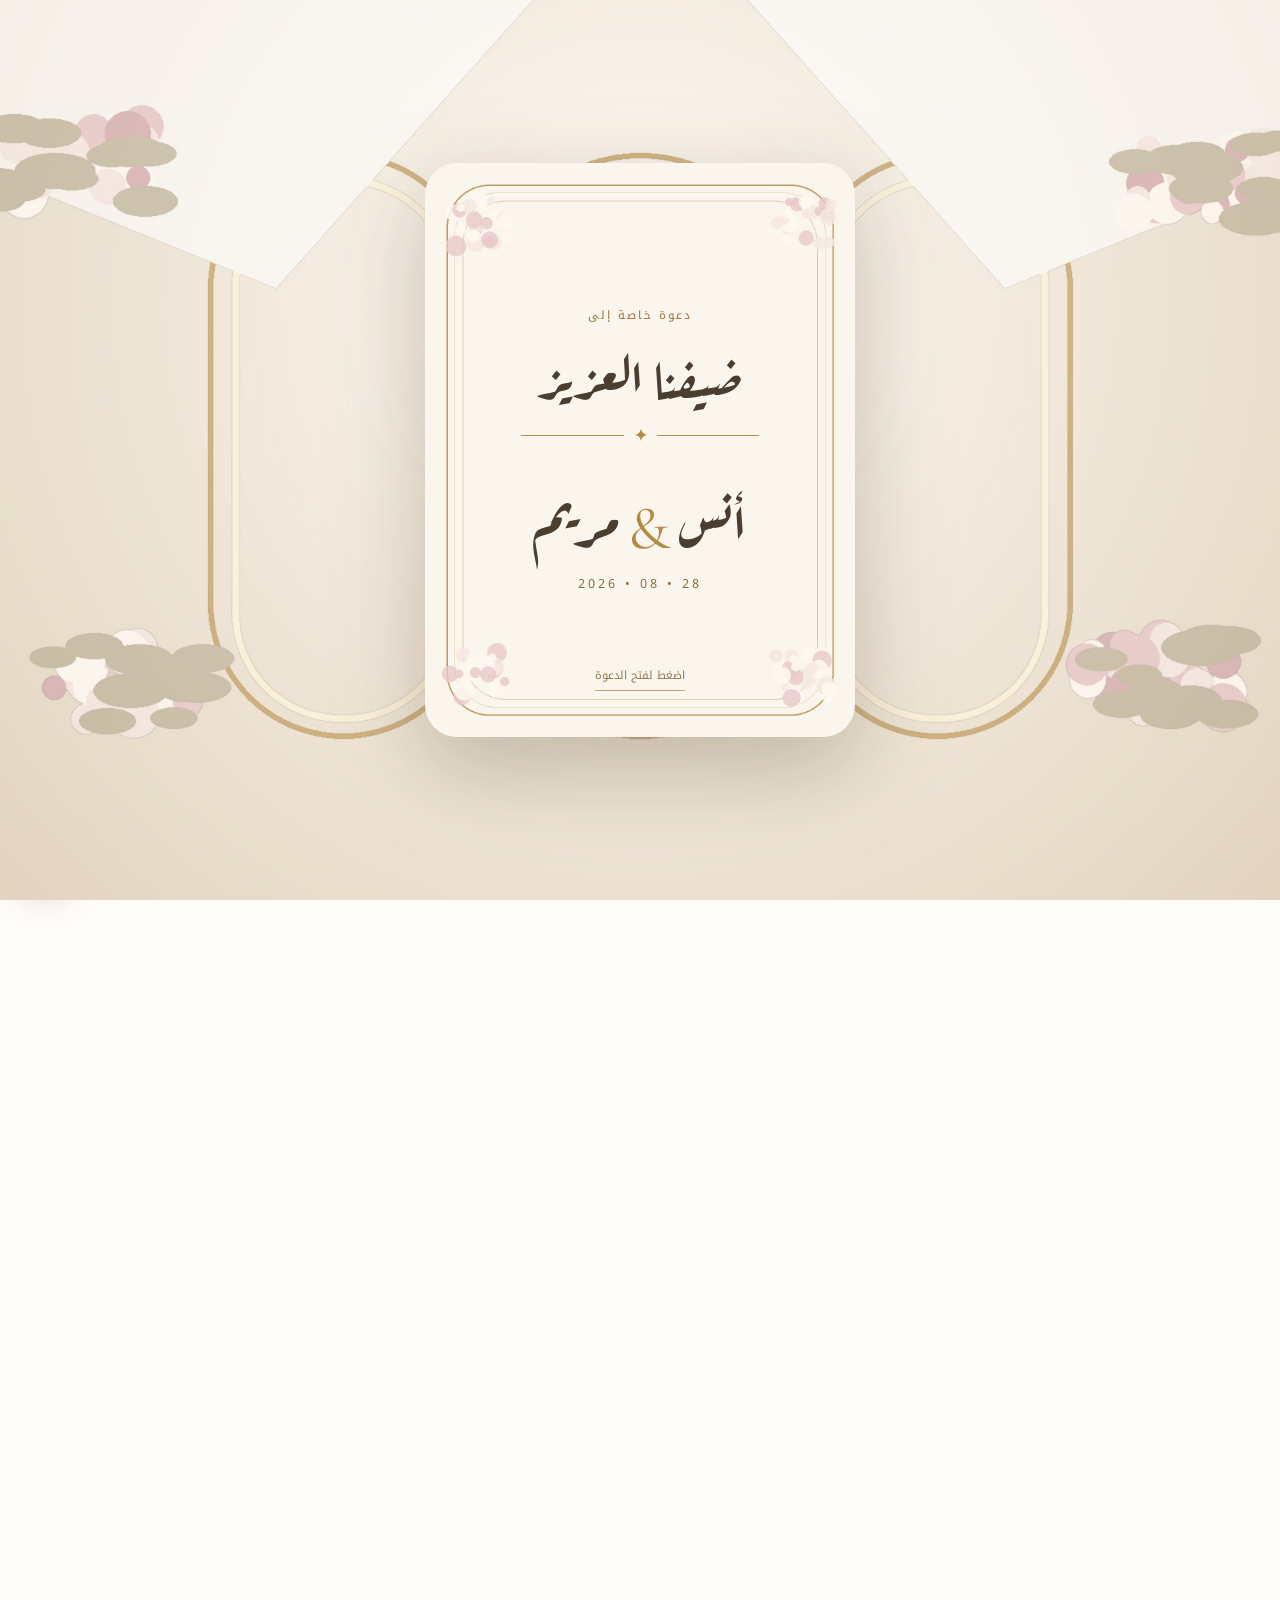
==== index.html @ f4e9b136 "Add files via upload" ====
<!doctype html><html lang="ar" dir="rtl"><head><meta charset="utf-8"><meta name="viewport" content="width=device-width,initial-scale=1,viewport-fit=cover"><meta name="theme-color" content="#f5eee4"><meta property="og:title" content="دعوة زفاف أنس ومريم"><meta property="og:description" content="دعوة خاصة لمشاركتنا فرحتنا يوم 28 أغسطس 2026"><meta property="og:image" content="assets/images/social-preview.jpg"><title>دعوة زفاف أنس ومريم</title><link rel="preconnect" href="https://fonts.googleapis.com"><link rel="preconnect" href="https://fonts.gstatic.com" crossorigin><link href="https://fonts.googleapis.com/css2?family=Aref+Ruqaa:wght@400;700&family=Amiri:wght@400;700&family=Cormorant+Garamond:wght@400;500;600&family=Noto+Kufi+Arabic:wght@300;400;500&display=swap" rel="stylesheet"><link rel="stylesheet" href="style.css"></head><body class="locked">
<audio id="bgMusic" loop preload="auto"><source src="assets/music/wedding.mp3" type="audio/mpeg"></audio>
<section id="opening" class="opening"><div class="card-scene"><div id="inviteCard" class="invite-card" role="button" tabindex="0"><img src="assets/images/opening-card.jpg" alt=""><div class="card-copy"><div class="mini">دعوة خاصة إلى</div><div id="guestNameCard" class="guest-name">ضيفنا العزيز</div><div class="divider"><span></span><b>✦</b><span></span></div><div class="couple">أنس <em>&</em> مريم</div><div class="date">28 • 08 • 2026</div><div class="tap">اضغط لفتح الدعوة</div></div></div></div></section>
<button id="musicToggle" class="music-toggle">♫</button>
<main id="site">
<section class="hero"><div class="hero-overlay"></div><div class="hero-copy reveal"><p class="basmala">بِسْمِ اللهِ الرَّحْمٰنِ الرَّحِيم</p><p class="verse">وَمِنْ آيَاتِهِ أَنْ خَلَقَ لَكُم مِّنْ أَنفُسِكُمْ أَزْوَاجًا لِّتَسْكُنُوا إِلَيْهَا</p><p class="personal-line">نتشرّف بدعوة</p><h2 id="guestNameHero">ضيفنا العزيز</h2><p class="personal-line">لمشاركتنا فرحتنا بزفاف</p><h1>أنس <em>&</em> مريم</h1><div class="event-pill">الجمعة • 28 أغسطس 2026 • الساعة 7 مساءً</div><a href="#details" class="scroll-link">تفاصيل المناسبة</a></div></section>
<section id="details" class="details-section"><div class="section-inner reveal"><p class="section-label">تفاصيل المناسبة</p><h3>موعدنا مع الفرح</h3><div class="details-grid"><article><span>◷</span><strong>الوقت</strong><p>الساعة السابعة مساءً</p></article><article><span>◇</span><strong>التاريخ</strong><p>الجمعة، 28 أغسطس 2026</p></article><article><span>⌖</span><strong>المكان</strong><p>قاعة عود ميثاء<br>موڤنبيك بر دبي</p></article></div></div></section>
<section class="countdown-section"><div class="section-inner reveal"><p class="section-label">نعدّ الأيام معكم</p><h3>تبقّى على موعدنا</h3><div class="countdown"><div><b id="days">00</b><span>يوم</span></div><div><b id="hours">00</b><span>ساعة</span></div><div><b id="minutes">00</b><span>دقيقة</span></div><div><b id="seconds">00</b><span>ثانية</span></div></div></div></section>
<section class="venue-section"><div class="venue-card reveal"><div><p class="section-label">الموقع</p><h3>Oud Metha Ballroom</h3><p>موڤنبيك للشقق الفندقية بر دبي، عود ميثاء، دبي</p></div><div class="actions"><a class="primary-btn" target="_blank" href="https://www.google.com/maps/search/?api=1&query=Oud+Metha+Ballroom+Movenpick+Bur+Dubai">فتح Google Maps</a><button id="calendarBtn" class="secondary-btn">إضافة إلى التقويم</button></div></div></section>
<section class="rsvp-section"><div class="rsvp-card reveal"><p class="section-label">RSVP</p><h3>تأكيد الحضور</h3><p>يسعدنا معرفة حضوركم الكريم لنستعد لاستقبالكم.</p><form id="rsvpForm"><label>الاسم الكامل<input id="guestInput" name="name" required></label><label>الحضور<select name="attendance" required><option value="">اختر</option><option>نعم، سأحضر بكل سرور</option><option>أعتذر عن الحضور</option></select></label><label>عدد الحضور<input name="guests" type="number" min="1" max="10" value="1"></label><label>رسالة للعروسين<textarea name="message"></textarea></label><button class="primary-btn submit" type="submit">إرسال الرد</button></form><div id="success" class="success">شكراً لك ♡ تم حفظ الرد في النسخة التجريبية.</div></div></section>
<footer><div>أنس & مريم</div><p>وجودكم معنا هو أجمل هدية</p><small>28 • 08 • 2026</small></footer>
</main><script src="script.js"></script></body></html>
---- style.css ----
*{box-sizing:border-box}html{scroll-behavior:smooth}body{margin:0;background:#fffdfa;color:#4b3d30;font-family:"Noto Kufi Arabic",sans-serif;overflow-x:hidden}body.locked{overflow:hidden}button,input,select,textarea{font:inherit}a{text-decoration:none;color:inherit}.opening{position:fixed;inset:0;z-index:100;display:grid;place-items:center;padding:18px;background:url("assets/images/wedding-background-desktop.jpg") center/cover;transition:1.1s}.opening.hide{opacity:0;visibility:hidden}.card-scene{perspective:1800px;width:min(430px,88vw)}.invite-card{position:relative;aspect-ratio:3/4;cursor:pointer;transform-style:preserve-3d;transition:1.15s cubic-bezier(.2,.75,.2,1);filter:drop-shadow(0 30px 45px rgba(73,50,25,.28))}.invite-card:hover{transform:translateY(-6px)}.invite-card.open{transform:rotateY(-92deg) scale(.92);opacity:0}.invite-card>img{position:absolute;inset:0;width:100%;height:100%;object-fit:cover;border-radius:32px}.card-copy{position:absolute;inset:0;display:flex;flex-direction:column;align-items:center;justify-content:center;text-align:center;padding:17% 13%}.mini{font-size:.72rem;letter-spacing:2px;color:#98723b}.guest-name{font-family:"Aref Ruqaa",serif;font-size:clamp(2.1rem,9vw,3.5rem);line-height:1.25;margin:12px 0}.divider{width:75%;display:flex;align-items:center;gap:10px;color:#b58a45}.divider span{height:1px;background:#b58a45;flex:1}.couple{font-family:"Aref Ruqaa",serif;font-size:clamp(2.2rem,9vw,3.8rem);margin:20px 0 6px}.couple em,.hero h1 em{font-family:"Cormorant Garamond",serif;color:#b58a45;font-style:normal}.date{letter-spacing:3px;color:#8f6b37;font-size:.78rem}.tap{position:absolute;bottom:8%;font-size:.7rem;color:#91744f;border-bottom:1px solid #bea16e;padding-bottom:4px}.music-toggle{position:fixed;left:18px;bottom:18px;z-index:80;width:52px;height:52px;border-radius:50%;border:1px solid #fff;background:linear-gradient(145deg,#d5b573,#93682f);color:white;box-shadow:0 12px 35px rgba(83,54,20,.28)}#site{opacity:0;transform:translateY(25px);transition:1s}#site.show{opacity:1;transform:none}.hero{min-height:100svh;position:relative;display:grid;place-items:center;text-align:center;padding:90px 20px;background:url("assets/images/wedding-background-desktop.jpg") center/cover}.hero-overlay{position:absolute;inset:0;background:linear-gradient(rgba(255,251,245,.2),rgba(255,253,249,.92))}.hero-copy{position:relative;z-index:2;width:min(760px,100%);padding:38px 25px;background:rgba(255,253,249,.45);backdrop-filter:blur(3px);border:1px solid rgba(255,255,255,.55);border-radius:36px}.basmala,.verse{font-family:"Amiri",serif}.verse{line-height:2}.hero h2{font-family:"Aref Ruqaa",serif;font-size:clamp(2.6rem,10vw,4.8rem);margin:2px 0 14px}.hero h1{font-family:"Aref Ruqaa",serif;font-size:clamp(4.2rem,15vw,8rem);line-height:.95;margin:12px 0}.event-pill{display:inline-block;margin:20px 0;padding:11px 18px;border-radius:999px;border:1px solid rgba(181,138,69,.45);background:rgba(255,253,249,.65);font-size:.78rem}.scroll-link{display:block;width:max-content;margin:25px auto 0;border-bottom:1px solid #b58a45;padding-bottom:4px}section:not(.hero){padding:90px 20px}.section-inner{width:min(980px,100%);margin:auto;text-align:center}.section-label{letter-spacing:4px;color:#9a7338;font-size:.72rem}.section-inner h3,.venue-card h3,.rsvp-card h3{font-family:"Aref Ruqaa",serif;font-size:clamp(2.5rem,7vw,4rem);font-weight:400;margin:10px 0 38px}.details-grid{display:grid;grid-template-columns:repeat(3,1fr);gap:18px}.details-grid article,.countdown div{background:white;border:1px solid rgba(181,138,69,.25);border-radius:28px;padding:34px 20px;box-shadow:0 14px 40px rgba(100,75,40,.07)}.details-grid strong{display:block;font-family:"Aref Ruqaa",serif;font-size:1.5rem}.countdown-section{background:#f8f1e7}.countdown{display:grid;grid-template-columns:repeat(4,1fr);gap:12px;direction:ltr}.countdown b{display:block;font-family:"Cormorant Garamond",serif;font-size:clamp(2.5rem,8vw,4.2rem);color:#b58a45}.venue-section{background:#f2e8da}.venue-card{width:min(980px,100%);margin:auto;background:white;border-radius:32px;padding:44px;display:flex;align-items:center;justify-content:space-between;gap:30px}.actions{display:flex;gap:12px;flex-wrap:wrap}.primary-btn,.secondary-btn{display:inline-flex;align-items:center;justify-content:center;padding:14px 23px;border-radius:999px}.primary-btn{border:0;background:linear-gradient(135deg,#caa45e,#956b2e);color:white}.secondary-btn{background:transparent;border:1px solid #b58a45;color:#7b5a2e}.rsvp-card{width:min(720px,100%);margin:auto;background:white;border:1px solid rgba(181,138,69,.3);border-radius:32px;padding:44px 28px;text-align:center}form{display:grid;gap:15px;margin-top:26px;text-align:right}input,select,textarea{width:100%;margin-top:7px;padding:14px 15px;border:1px solid #ddcfbd;border-radius:14px;background:#fffdfa}textarea{min-height:100px}.submit{width:100%}.success{display:none;margin-top:18px;padding:14px;background:#fbf1df}.reveal{opacity:0;transform:translateY(27px);transition:.95s}.reveal.show{opacity:1;transform:none}footer{text-align:center;padding:64px 20px;background:#4a3a2d;color:#eee2d3}footer div{font-family:"Aref Ruqaa",serif;font-size:2.6rem;color:#e0c080}@media(max-width:760px){.opening,.hero{background-image:url("assets/images/wedding-background-mobile.jpg")}.details-grid{grid-template-columns:1fr}.countdown{gap:7px}.countdown div{padding:22px 4px}.venue-card{display:block;text-align:center}section:not(.hero){padding:72px 16px}}
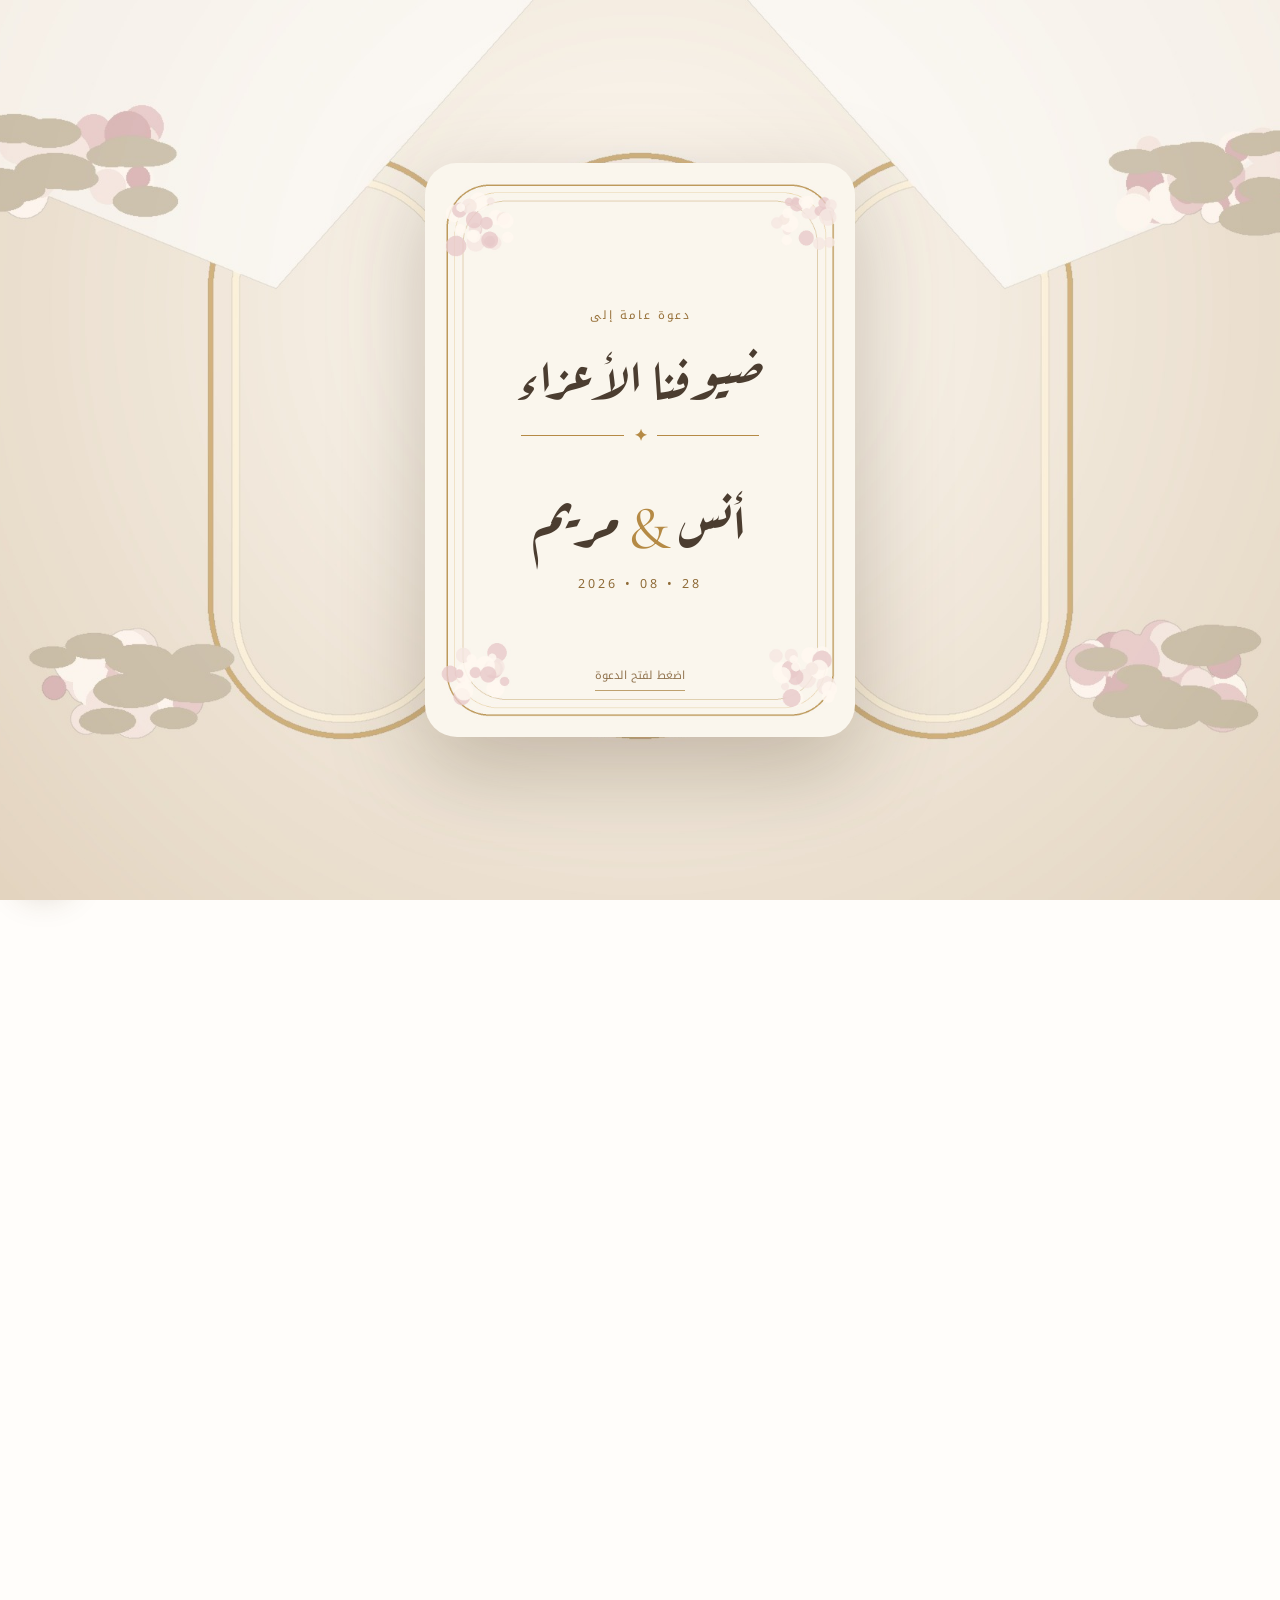
==== commit f4a33265: "Add files via upload" ====
--- a/index.html
+++ b/index.html
@@ -1,12 +1,12 @@
 <!doctype html><html lang="ar" dir="rtl"><head><meta charset="utf-8"><meta name="viewport" content="width=device-width,initial-scale=1,viewport-fit=cover"><meta name="theme-color" content="#f5eee4"><meta property="og:title" content="دعوة زفاف أنس ومريم"><meta property="og:description" content="دعوة خاصة لمشاركتنا فرحتنا يوم 28 أغسطس 2026"><meta property="og:image" content="assets/images/social-preview.jpg"><title>دعوة زفاف أنس ومريم</title><link rel="preconnect" href="https://fonts.googleapis.com"><link rel="preconnect" href="https://fonts.gstatic.com" crossorigin><link href="https://fonts.googleapis.com/css2?family=Aref+Ruqaa:wght@400;700&family=Amiri:wght@400;700&family=Cormorant+Garamond:wght@400;500;600&family=Noto+Kufi+Arabic:wght@300;400;500&display=swap" rel="stylesheet"><link rel="stylesheet" href="style.css"></head><body class="locked">
 <audio id="bgMusic" loop preload="auto"><source src="assets/music/wedding.mp3" type="audio/mpeg"></audio>
-<section id="opening" class="opening"><div class="card-scene"><div id="inviteCard" class="invite-card" role="button" tabindex="0"><img src="assets/images/opening-card.jpg" alt=""><div class="card-copy"><div class="mini">دعوة خاصة إلى</div><div id="guestNameCard" class="guest-name">ضيفنا العزيز</div><div class="divider"><span></span><b>✦</b><span></span></div><div class="couple">أنس <em>&</em> مريم</div><div class="date">28 • 08 • 2026</div><div class="tap">اضغط لفتح الدعوة</div></div></div></div></section>
+<section id="opening" class="opening"><div class="card-scene"><div id="inviteCard" class="invite-card" role="button" tabindex="0"><img src="assets/images/opening-card.jpg" alt=""><div class="card-copy"><div id="cardAudienceLabel" class="mini">دعوة خاصة إلى</div><div id="guestNameCard" class="guest-name">ضيفنا العزيز</div><div class="divider"><span></span><b>✦</b><span></span></div><div class="couple">أنس <em>&</em> مريم</div><div class="date">28 • 08 • 2026</div><div class="tap">اضغط لفتح الدعوة</div></div></div></div></section>
 <button id="musicToggle" class="music-toggle">♫</button>
 <main id="site">
-<section class="hero"><div class="hero-overlay"></div><div class="hero-copy reveal"><p class="basmala">بِسْمِ اللهِ الرَّحْمٰنِ الرَّحِيم</p><p class="verse">وَمِنْ آيَاتِهِ أَنْ خَلَقَ لَكُم مِّنْ أَنفُسِكُمْ أَزْوَاجًا لِّتَسْكُنُوا إِلَيْهَا</p><p class="personal-line">نتشرّف بدعوة</p><h2 id="guestNameHero">ضيفنا العزيز</h2><p class="personal-line">لمشاركتنا فرحتنا بزفاف</p><h1>أنس <em>&</em> مريم</h1><div class="event-pill">الجمعة • 28 أغسطس 2026 • الساعة 7 مساءً</div><a href="#details" class="scroll-link">تفاصيل المناسبة</a></div></section>
+<section class="hero"><div class="hero-overlay"></div><div class="hero-copy reveal"><p class="basmala">بِسْمِ اللهِ الرَّحْمٰنِ الرَّحِيم</p><p class="verse">وَمِنْ آيَاتِهِ أَنْ خَلَقَ لَكُم مِّنْ أَنفُسِكُمْ أَزْوَاجًا لِّتَسْكُنُوا إِلَيْهَا</p><p id="heroAudienceLabel" class="personal-line">نتشرّف بدعوة</p><h2 id="guestNameHero">ضيفنا العزيز</h2><p class="personal-line">لمشاركتنا فرحتنا بزفاف</p><h1>أنس <em>&</em> مريم</h1><div class="event-pill">الجمعة • 28 أغسطس 2026 • الساعة 7 مساءً</div><a href="#details" class="scroll-link">تفاصيل المناسبة</a></div></section>
 <section id="details" class="details-section"><div class="section-inner reveal"><p class="section-label">تفاصيل المناسبة</p><h3>موعدنا مع الفرح</h3><div class="details-grid"><article><span>◷</span><strong>الوقت</strong><p>الساعة السابعة مساءً</p></article><article><span>◇</span><strong>التاريخ</strong><p>الجمعة، 28 أغسطس 2026</p></article><article><span>⌖</span><strong>المكان</strong><p>قاعة عود ميثاء<br>موڤنبيك بر دبي</p></article></div></div></section>
 <section class="countdown-section"><div class="section-inner reveal"><p class="section-label">نعدّ الأيام معكم</p><h3>تبقّى على موعدنا</h3><div class="countdown"><div><b id="days">00</b><span>يوم</span></div><div><b id="hours">00</b><span>ساعة</span></div><div><b id="minutes">00</b><span>دقيقة</span></div><div><b id="seconds">00</b><span>ثانية</span></div></div></div></section>
 <section class="venue-section"><div class="venue-card reveal"><div><p class="section-label">الموقع</p><h3>Oud Metha Ballroom</h3><p>موڤنبيك للشقق الفندقية بر دبي، عود ميثاء، دبي</p></div><div class="actions"><a class="primary-btn" target="_blank" href="https://www.google.com/maps/search/?api=1&query=Oud+Metha+Ballroom+Movenpick+Bur+Dubai">فتح Google Maps</a><button id="calendarBtn" class="secondary-btn">إضافة إلى التقويم</button></div></div></section>
-<section class="rsvp-section"><div class="rsvp-card reveal"><p class="section-label">RSVP</p><h3>تأكيد الحضور</h3><p>يسعدنا معرفة حضوركم الكريم لنستعد لاستقبالكم.</p><form id="rsvpForm"><label>الاسم الكامل<input id="guestInput" name="name" required></label><label>الحضور<select name="attendance" required><option value="">اختر</option><option>نعم، سأحضر بكل سرور</option><option>أعتذر عن الحضور</option></select></label><label>عدد الحضور<input name="guests" type="number" min="1" max="10" value="1"></label><label>رسالة للعروسين<textarea name="message"></textarea></label><button class="primary-btn submit" type="submit">إرسال الرد</button></form><div id="success" class="success">شكراً لك ♡ تم حفظ الرد في النسخة التجريبية.</div></div></section>
+<section class="rsvp-section"><div class="rsvp-card reveal"><p class="section-label">RSVP</p><h3>تأكيد الحضور</h3><p>يسعدنا معرفة حضوركم الكريم لنستعد لاستقبالكم.</p><form id="rsvpForm"><input id="inviteCode" name="inviteCode" type="hidden"><label>الاسم الكامل<input id="guestInput" name="name" required></label><label>الحضور<select name="attendance" required><option value="">اختر</option><option>نعم، سأحضر بكل سرور</option><option>أعتذر عن الحضور</option></select></label><label>عدد الحضور<input id="guestCount" name="guests" type="number" min="1" max="10" value="1"></label><label>رسالة للعروسين<textarea name="message"></textarea></label><button class="primary-btn submit" type="submit">إرسال الرد</button></form><div id="success" class="success">شكراً لك ♡ تم حفظ الرد في النسخة التجريبية.</div></div></section>
 <footer><div>أنس & مريم</div><p>وجودكم معنا هو أجمل هدية</p><small>28 • 08 • 2026</small></footer>
 </main><script src="script.js"></script></body></html>
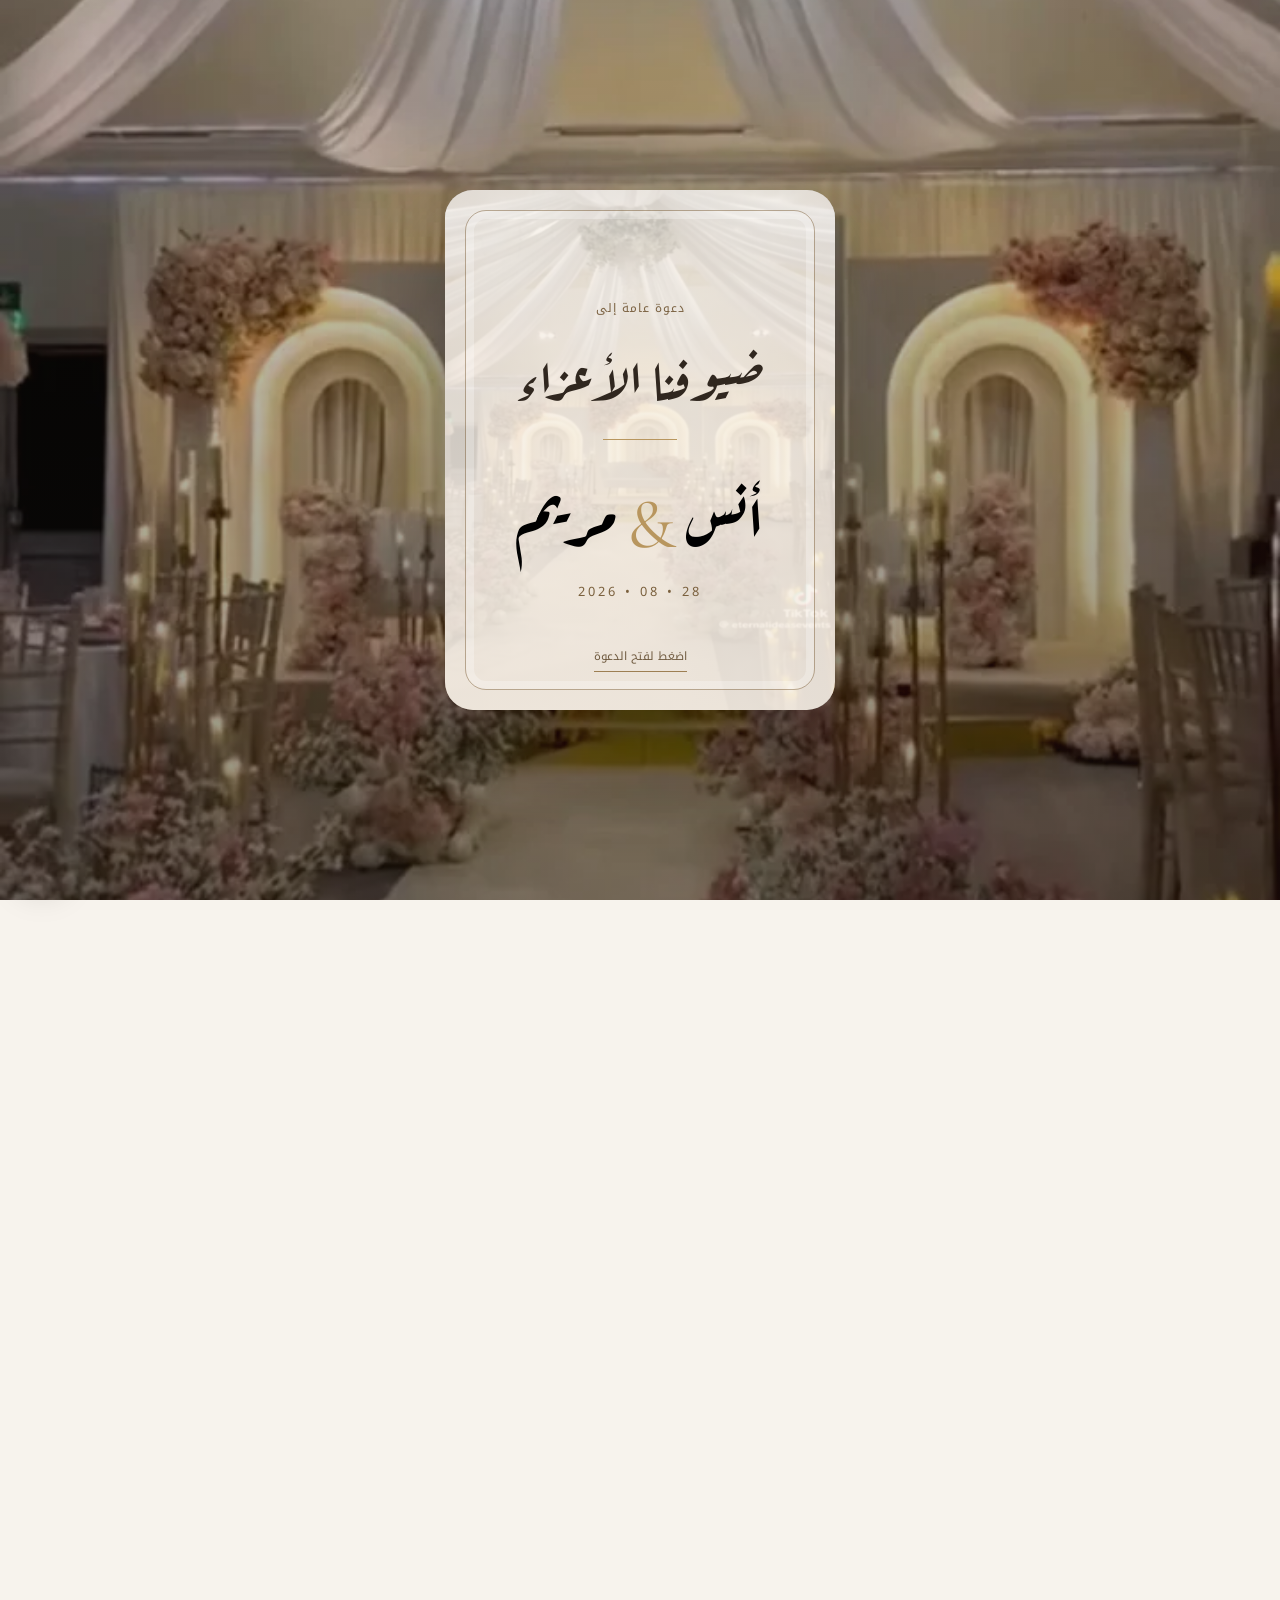
==== commit 854b908c: "Add files via upload" ====
--- a/index.html
+++ b/index.html
@@ -1,12 +1,149 @@
-<!doctype html><html lang="ar" dir="rtl"><head><meta charset="utf-8"><meta name="viewport" content="width=device-width,initial-scale=1,viewport-fit=cover"><meta name="theme-color" content="#f5eee4"><meta property="og:title" content="دعوة زفاف أنس ومريم"><meta property="og:description" content="دعوة خاصة لمشاركتنا فرحتنا يوم 28 أغسطس 2026"><meta property="og:image" content="assets/images/social-preview.jpg"><title>دعوة زفاف أنس ومريم</title><link rel="preconnect" href="https://fonts.googleapis.com"><link rel="preconnect" href="https://fonts.gstatic.com" crossorigin><link href="https://fonts.googleapis.com/css2?family=Aref+Ruqaa:wght@400;700&family=Amiri:wght@400;700&family=Cormorant+Garamond:wght@400;500;600&family=Noto+Kufi+Arabic:wght@300;400;500&display=swap" rel="stylesheet"><link rel="stylesheet" href="style.css"></head><body class="locked">
-<audio id="bgMusic" loop preload="auto"><source src="assets/music/wedding.mp3" type="audio/mpeg"></audio>
-<section id="opening" class="opening"><div class="card-scene"><div id="inviteCard" class="invite-card" role="button" tabindex="0"><img src="assets/images/opening-card.jpg" alt=""><div class="card-copy"><div id="cardAudienceLabel" class="mini">دعوة خاصة إلى</div><div id="guestNameCard" class="guest-name">ضيفنا العزيز</div><div class="divider"><span></span><b>✦</b><span></span></div><div class="couple">أنس <em>&</em> مريم</div><div class="date">28 • 08 • 2026</div><div class="tap">اضغط لفتح الدعوة</div></div></div></div></section>
-<button id="musicToggle" class="music-toggle">♫</button>
-<main id="site">
-<section class="hero"><div class="hero-overlay"></div><div class="hero-copy reveal"><p class="basmala">بِسْمِ اللهِ الرَّحْمٰنِ الرَّحِيم</p><p class="verse">وَمِنْ آيَاتِهِ أَنْ خَلَقَ لَكُم مِّنْ أَنفُسِكُمْ أَزْوَاجًا لِّتَسْكُنُوا إِلَيْهَا</p><p id="heroAudienceLabel" class="personal-line">نتشرّف بدعوة</p><h2 id="guestNameHero">ضيفنا العزيز</h2><p class="personal-line">لمشاركتنا فرحتنا بزفاف</p><h1>أنس <em>&</em> مريم</h1><div class="event-pill">الجمعة • 28 أغسطس 2026 • الساعة 7 مساءً</div><a href="#details" class="scroll-link">تفاصيل المناسبة</a></div></section>
-<section id="details" class="details-section"><div class="section-inner reveal"><p class="section-label">تفاصيل المناسبة</p><h3>موعدنا مع الفرح</h3><div class="details-grid"><article><span>◷</span><strong>الوقت</strong><p>الساعة السابعة مساءً</p></article><article><span>◇</span><strong>التاريخ</strong><p>الجمعة، 28 أغسطس 2026</p></article><article><span>⌖</span><strong>المكان</strong><p>قاعة عود ميثاء<br>موڤنبيك بر دبي</p></article></div></div></section>
-<section class="countdown-section"><div class="section-inner reveal"><p class="section-label">نعدّ الأيام معكم</p><h3>تبقّى على موعدنا</h3><div class="countdown"><div><b id="days">00</b><span>يوم</span></div><div><b id="hours">00</b><span>ساعة</span></div><div><b id="minutes">00</b><span>دقيقة</span></div><div><b id="seconds">00</b><span>ثانية</span></div></div></div></section>
-<section class="venue-section"><div class="venue-card reveal"><div><p class="section-label">الموقع</p><h3>Oud Metha Ballroom</h3><p>موڤنبيك للشقق الفندقية بر دبي، عود ميثاء، دبي</p></div><div class="actions"><a class="primary-btn" target="_blank" href="https://www.google.com/maps/search/?api=1&query=Oud+Metha+Ballroom+Movenpick+Bur+Dubai">فتح Google Maps</a><button id="calendarBtn" class="secondary-btn">إضافة إلى التقويم</button></div></div></section>
-<section class="rsvp-section"><div class="rsvp-card reveal"><p class="section-label">RSVP</p><h3>تأكيد الحضور</h3><p>يسعدنا معرفة حضوركم الكريم لنستعد لاستقبالكم.</p><form id="rsvpForm"><input id="inviteCode" name="inviteCode" type="hidden"><label>الاسم الكامل<input id="guestInput" name="name" required></label><label>الحضور<select name="attendance" required><option value="">اختر</option><option>نعم، سأحضر بكل سرور</option><option>أعتذر عن الحضور</option></select></label><label>عدد الحضور<input id="guestCount" name="guests" type="number" min="1" max="10" value="1"></label><label>رسالة للعروسين<textarea name="message"></textarea></label><button class="primary-btn submit" type="submit">إرسال الرد</button></form><div id="success" class="success">شكراً لك ♡ تم حفظ الرد في النسخة التجريبية.</div></div></section>
-<footer><div>أنس & مريم</div><p>وجودكم معنا هو أجمل هدية</p><small>28 • 08 • 2026</small></footer>
-</main><script src="script.js"></script></body></html>+<!doctype html>
+<html lang="ar" dir="rtl">
+<head>
+  <meta charset="utf-8">
+  <meta name="viewport" content="width=device-width,initial-scale=1,viewport-fit=cover">
+  <meta name="theme-color" content="#f3eee7">
+  <meta property="og:title" content="دعوة زفاف أنس ومريم">
+  <meta property="og:description" content="نتشرّف بمشاركتكم فرحتنا يوم 28 أغسطس 2026">
+  <meta property="og:image" content="assets/images/social-preview.jpg">
+  <title>دعوة زفاف أنس ومريم</title>
+  <link rel="preconnect" href="https://fonts.googleapis.com">
+  <link rel="preconnect" href="https://fonts.gstatic.com" crossorigin>
+  <link href="https://fonts.googleapis.com/css2?family=Aref+Ruqaa:wght@400;700&family=Amiri:wght@400;700&family=Cormorant+Garamond:wght@500;600&family=Noto+Kufi+Arabic:wght@300;400;500&display=swap" rel="stylesheet">
+  <link rel="stylesheet" href="style.css">
+</head>
+<body class="is-locked">
+<audio id="music" preload="none" loop>
+  <source src="assets/music/wedding.mp3" type="audio/mpeg">
+</audio>
+
+<section id="cover" class="cover">
+  <div class="cover-shade"></div>
+  <div class="card-wrap">
+    <button id="openCard" class="invite-card" aria-label="فتح الدعوة">
+      <img src="assets/images/card-bg.webp" alt="">
+      <span class="card-overlay"></span>
+      <span class="card-border"></span>
+      <span class="card-content">
+        <small id="coverLabel">دعوة خاصة إلى</small>
+        <strong id="coverGuest">ضيفنا العزيز</strong>
+        <i></i>
+        <b>أنس <em>&</em> مريم</b>
+        <span>28 • 08 • 2026</span>
+        <u>اضغط لفتح الدعوة</u>
+      </span>
+    </button>
+  </div>
+</section>
+
+<button id="musicBtn" class="music-btn" aria-label="الموسيقى">♫</button>
+
+<main id="app">
+  <section class="hero">
+    <img class="hero-photo" src="assets/images/hero.webp" alt="">
+    <div class="hero-gradient"></div>
+    <div class="hero-content">
+      <p class="eyebrow">بِسْمِ اللهِ الرَّحْمٰنِ الرَّحِيم</p>
+      <p class="verse">وَمِنْ آيَاتِهِ أَنْ خَلَقَ لَكُم مِّنْ أَنفُسِكُمْ أَزْوَاجًا لِّتَسْكُنُوا إِلَيْهَا</p>
+      <div class="guest-block">
+        <small id="heroLabel">نتشرّف بدعوة</small>
+        <h2 id="heroGuest">ضيفنا العزيز</h2>
+      </div>
+      <p class="join">لمشاركتنا فرحتنا بزفاف</p>
+      <h1>أنس <em>&</em> مريم</h1>
+      <div class="date-row">
+        <span>الجمعة</span><b>28 أغسطس 2026</b><span>7:00 مساءً</span>
+      </div>
+      <a class="hero-cta" href="#story">عرض التفاصيل</a>
+    </div>
+  </section>
+
+  <section id="story" class="story section">
+    <div class="section-head reveal">
+      <span>THE CELEBRATION</span>
+      <h3>ليلة من نور وفرح</h3>
+      <p>يسعدنا أن تكتمل فرحتنا بحضوركم ومشاركتكم هذه البداية الجميلة.</p>
+    </div>
+
+    <div class="editorial-grid">
+      <figure class="photo-card tall reveal">
+        <img src="assets/images/stage.webp" alt="قاعة الحفل">
+      </figure>
+      <article class="info-card reveal">
+        <span class="number">01</span>
+        <small>التاريخ</small>
+        <h4>الجمعة<br>28 أغسطس 2026</h4>
+      </article>
+      <article class="info-card reveal">
+        <span class="number">02</span>
+        <small>الوقت</small>
+        <h4>الساعة<br>7:00 مساءً</h4>
+      </article>
+      <figure class="photo-card reveal">
+        <img src="assets/images/candles.webp" alt="شموع وزهور">
+      </figure>
+    </div>
+  </section>
+
+  <section class="count-section section">
+    <div class="count-photo">
+      <img src="assets/images/details.webp" alt="">
+      <div></div>
+    </div>
+    <div class="count-content reveal">
+      <span>COUNTING DOWN</span>
+      <h3>نعدّ الأيام معكم</h3>
+      <div class="countdown">
+        <div><b id="days">00</b><small>يوم</small></div>
+        <div><b id="hours">00</b><small>ساعة</small></div>
+        <div><b id="minutes">00</b><small>دقيقة</small></div>
+        <div><b id="seconds">00</b><small>ثانية</small></div>
+      </div>
+    </div>
+  </section>
+
+  <section class="venue section">
+    <div class="venue-card reveal">
+      <span>THE VENUE</span>
+      <h3>Oud Metha Ballroom</h3>
+      <p>موڤنبيك للشقق الفندقية بر دبي<br>عود ميثاء، دبي</p>
+      <div class="venue-actions">
+        <a target="_blank" rel="noopener" href="https://www.google.com/maps/search/?api=1&query=Oud+Metha+Ballroom+Movenpick+Bur+Dubai">فتح الموقع</a>
+        <button id="calendarBtn">إضافة للتقويم</button>
+      </div>
+    </div>
+  </section>
+
+  <section class="rsvp section">
+    <div class="rsvp-intro reveal">
+      <span>RSVP</span>
+      <h3>تأكيد الحضور</h3>
+      <p id="rsvpText">يسعدنا معرفة حضوركم الكريم.</p>
+    </div>
+    <form id="rsvpForm" class="rsvp-form reveal">
+      <input id="inviteCode" name="inviteCode" type="hidden">
+      <label>الاسم الكامل<input id="guestInput" name="name" required></label>
+      <label>الحضور
+        <select name="attendance" required>
+          <option value="">اختر</option>
+          <option>نعم، سأحضر بكل سرور</option>
+          <option>أعتذر عن الحضور</option>
+        </select>
+      </label>
+      <label>عدد الحضور<input id="guestCount" name="guests" type="number" min="1" max="10" value="1"></label>
+      <label>رسالة للعروسين<textarea name="message"></textarea></label>
+      <button type="submit">إرسال الرد</button>
+      <p id="success" class="success">شكراً لكم ♡ تم تسجيل الرد في هذه النسخة.</p>
+    </form>
+  </section>
+
+  <footer>
+    <strong>أنس & مريم</strong>
+    <span>28 • 08 • 2026</span>
+  </footer>
+</main>
+
+<script src="script.js"></script>
+</body>
+</html>
--- a/style.css
+++ b/style.css
@@ -1 +1,111 @@
-*{box-sizing:border-box}html{scroll-behavior:smooth}body{margin:0;background:#fffdfa;color:#4b3d30;font-family:"Noto Kufi Arabic",sans-serif;overflow-x:hidden}body.locked{overflow:hidden}button,input,select,textarea{font:inherit}a{text-decoration:none;color:inherit}.opening{position:fixed;inset:0;z-index:100;display:grid;place-items:center;padding:18px;background:url("assets/images/wedding-background-desktop.jpg") center/cover;transition:1.1s}.opening.hide{opacity:0;visibility:hidden}.card-scene{perspective:1800px;width:min(430px,88vw)}.invite-card{position:relative;aspect-ratio:3/4;cursor:pointer;transform-style:preserve-3d;transition:1.15s cubic-bezier(.2,.75,.2,1);filter:drop-shadow(0 30px 45px rgba(73,50,25,.28))}.invite-card:hover{transform:translateY(-6px)}.invite-card.open{transform:rotateY(-92deg) scale(.92);opacity:0}.invite-card>img{position:absolute;inset:0;width:100%;height:100%;object-fit:cover;border-radius:32px}.card-copy{position:absolute;inset:0;display:flex;flex-direction:column;align-items:center;justify-content:center;text-align:center;padding:17% 13%}.mini{font-size:.72rem;letter-spacing:2px;color:#98723b}.guest-name{font-family:"Aref Ruqaa",serif;font-size:clamp(2.1rem,9vw,3.5rem);line-height:1.25;margin:12px 0}.divider{width:75%;display:flex;align-items:center;gap:10px;color:#b58a45}.divider span{height:1px;background:#b58a45;flex:1}.couple{font-family:"Aref Ruqaa",serif;font-size:clamp(2.2rem,9vw,3.8rem);margin:20px 0 6px}.couple em,.hero h1 em{font-family:"Cormorant Garamond",serif;color:#b58a45;font-style:normal}.date{letter-spacing:3px;color:#8f6b37;font-size:.78rem}.tap{position:absolute;bottom:8%;font-size:.7rem;color:#91744f;border-bottom:1px solid #bea16e;padding-bottom:4px}.music-toggle{position:fixed;left:18px;bottom:18px;z-index:80;width:52px;height:52px;border-radius:50%;border:1px solid #fff;background:linear-gradient(145deg,#d5b573,#93682f);color:white;box-shadow:0 12px 35px rgba(83,54,20,.28)}#site{opacity:0;transform:translateY(25px);transition:1s}#site.show{opacity:1;transform:none}.hero{min-height:100svh;position:relative;display:grid;place-items:center;text-align:center;padding:90px 20px;background:url("assets/images/wedding-background-desktop.jpg") center/cover}.hero-overlay{position:absolute;inset:0;background:linear-gradient(rgba(255,251,245,.2),rgba(255,253,249,.92))}.hero-copy{position:relative;z-index:2;width:min(760px,100%);padding:38px 25px;background:rgba(255,253,249,.45);backdrop-filter:blur(3px);border:1px solid rgba(255,255,255,.55);border-radius:36px}.basmala,.verse{font-family:"Amiri",serif}.verse{line-height:2}.hero h2{font-family:"Aref Ruqaa",serif;font-size:clamp(2.6rem,10vw,4.8rem);margin:2px 0 14px}.hero h1{font-family:"Aref Ruqaa",serif;font-size:clamp(4.2rem,15vw,8rem);line-height:.95;margin:12px 0}.event-pill{display:inline-block;margin:20px 0;padding:11px 18px;border-radius:999px;border:1px solid rgba(181,138,69,.45);background:rgba(255,253,249,.65);font-size:.78rem}.scroll-link{display:block;width:max-content;margin:25px auto 0;border-bottom:1px solid #b58a45;padding-bottom:4px}section:not(.hero){padding:90px 20px}.section-inner{width:min(980px,100%);margin:auto;text-align:center}.section-label{letter-spacing:4px;color:#9a7338;font-size:.72rem}.section-inner h3,.venue-card h3,.rsvp-card h3{font-family:"Aref Ruqaa",serif;font-size:clamp(2.5rem,7vw,4rem);font-weight:400;margin:10px 0 38px}.details-grid{display:grid;grid-template-columns:repeat(3,1fr);gap:18px}.details-grid article,.countdown div{background:white;border:1px solid rgba(181,138,69,.25);border-radius:28px;padding:34px 20px;box-shadow:0 14px 40px rgba(100,75,40,.07)}.details-grid strong{display:block;font-family:"Aref Ruqaa",serif;font-size:1.5rem}.countdown-section{background:#f8f1e7}.countdown{display:grid;grid-template-columns:repeat(4,1fr);gap:12px;direction:ltr}.countdown b{display:block;font-family:"Cormorant Garamond",serif;font-size:clamp(2.5rem,8vw,4.2rem);color:#b58a45}.venue-section{background:#f2e8da}.venue-card{width:min(980px,100%);margin:auto;background:white;border-radius:32px;padding:44px;display:flex;align-items:center;justify-content:space-between;gap:30px}.actions{display:flex;gap:12px;flex-wrap:wrap}.primary-btn,.secondary-btn{display:inline-flex;align-items:center;justify-content:center;padding:14px 23px;border-radius:999px}.primary-btn{border:0;background:linear-gradient(135deg,#caa45e,#956b2e);color:white}.secondary-btn{background:transparent;border:1px solid #b58a45;color:#7b5a2e}.rsvp-card{width:min(720px,100%);margin:auto;background:white;border:1px solid rgba(181,138,69,.3);border-radius:32px;padding:44px 28px;text-align:center}form{display:grid;gap:15px;margin-top:26px;text-align:right}input,select,textarea{width:100%;margin-top:7px;padding:14px 15px;border:1px solid #ddcfbd;border-radius:14px;background:#fffdfa}textarea{min-height:100px}.submit{width:100%}.success{display:none;margin-top:18px;padding:14px;background:#fbf1df}.reveal{opacity:0;transform:translateY(27px);transition:.95s}.reveal.show{opacity:1;transform:none}footer{text-align:center;padding:64px 20px;background:#4a3a2d;color:#eee2d3}footer div{font-family:"Aref Ruqaa",serif;font-size:2.6rem;color:#e0c080}@media(max-width:760px){.opening,.hero{background-image:url("assets/images/wedding-background-mobile.jpg")}.details-grid{grid-template-columns:1fr}.countdown{gap:7px}.countdown div{padding:22px 4px}.venue-card{display:block;text-align:center}section:not(.hero){padding:72px 16px}}+:root{
+  --paper:#f7f3ed;
+  --ink:#27221e;
+  --muted:#7b7168;
+  --gold:#b8965e;
+  --line:rgba(39,34,30,.14);
+}
+*{box-sizing:border-box}
+html{scroll-behavior:smooth}
+body{margin:0;background:var(--paper);color:var(--ink);font-family:"Noto Kufi Arabic",sans-serif;overflow-x:hidden}
+body.is-locked{overflow:hidden}
+button,input,select,textarea{font:inherit}
+button,a{cursor:pointer}
+img{display:block;width:100%}
+.cover{position:fixed;inset:0;z-index:100;display:grid;place-items:center;padding:22px;background:url("assets/images/hero.webp") center/cover;transition:opacity .65s ease,visibility .65s ease}
+.cover.is-hidden{opacity:0;visibility:hidden}
+.cover-shade{position:absolute;inset:0;background:linear-gradient(180deg,rgba(22,18,15,.2),rgba(22,18,15,.48))}
+.card-wrap{position:relative;width:min(390px,88vw);perspective:1400px}
+.invite-card{position:relative;display:block;width:100%;aspect-ratio:3/4;border:0;padding:0;background:none;border-radius:28px;overflow:hidden;box-shadow:0 34px 90px rgba(0,0,0,.35);transform-style:preserve-3d;transition:transform .65s cubic-bezier(.2,.75,.25,1),opacity .45s ease}
+.invite-card:active{transform:scale(.985)}
+.invite-card.is-opening{transform:rotateY(-82deg) translateX(-12px);opacity:0}
+.invite-card>img{height:100%;object-fit:cover}
+.card-overlay{position:absolute;inset:0;background:linear-gradient(180deg,rgba(246,240,232,.78),rgba(244,236,226,.92))}
+.card-border{position:absolute;inset:20px;border:1px solid rgba(117,88,47,.45);border-radius:21px;box-shadow:inset 0 0 0 8px rgba(255,255,255,.26)}
+.card-content{position:absolute;inset:0;display:flex;flex-direction:column;align-items:center;justify-content:center;padding:44px 34px;text-align:center}
+.card-content small{color:#7b6242;font-size:.74rem;letter-spacing:1px}
+.card-content strong{font-family:"Aref Ruqaa",serif;font-size:clamp(2.2rem,10vw,3.5rem);font-weight:400;margin:12px 0;color:#30271f}
+.card-content i{width:74px;height:1px;background:var(--gold);margin:9px 0 18px}
+.card-content b{font-family:"Aref Ruqaa",serif;font-size:clamp(2.8rem,12vw,4.4rem);font-weight:400}
+.card-content b em{font-family:"Cormorant Garamond",serif;font-style:normal;color:var(--gold)}
+.card-content>span{margin-top:12px;color:#7a603d;letter-spacing:3px;font-size:.8rem}
+.card-content u{position:absolute;bottom:38px;text-decoration:none;border-bottom:1px solid #9d7f53;padding-bottom:4px;font-size:.72rem;color:#705b40}
+.music-btn{position:fixed;left:18px;bottom:18px;z-index:70;width:48px;height:48px;border:0;border-radius:50%;background:rgba(29,24,20,.86);color:#fff;backdrop-filter:blur(10px);box-shadow:0 10px 35px rgba(0,0,0,.18)}
+#app{opacity:0;transition:opacity .6s ease}
+#app.is-visible{opacity:1}
+.hero{position:relative;min-height:100svh;display:grid;place-items:center;overflow:hidden;background:#211d19}
+.hero-photo{position:absolute;inset:0;height:100%;object-fit:cover}
+.hero-gradient{position:absolute;inset:0;background:linear-gradient(180deg,rgba(15,12,10,.23),rgba(15,12,10,.47) 54%,rgba(15,12,10,.76))}
+.hero-content{position:relative;z-index:2;width:min(760px,92vw);text-align:center;color:white;padding:110px 15px 70px}
+.eyebrow{font-family:"Amiri",serif;font-size:1.05rem;margin:0 0 8px;color:#f2dfbd}
+.verse{font-family:"Amiri",serif;line-height:2;max-width:650px;margin:0 auto 28px;color:rgba(255,255,255,.85)}
+.guest-block small,.join{font-size:.78rem;color:rgba(255,255,255,.7)}
+.guest-block h2{font-family:"Aref Ruqaa",serif;font-size:clamp(2.7rem,10vw,5rem);font-weight:400;margin:2px 0 18px}
+.hero h1{font-family:"Aref Ruqaa",serif;font-size:clamp(5rem,17vw,9rem);font-weight:400;line-height:.9;margin:10px 0 28px}
+.hero h1 em{font-family:"Cormorant Garamond",serif;font-style:normal;color:#e4c389;font-size:.62em}
+.date-row{display:flex;align-items:center;justify-content:center;gap:14px;flex-wrap:wrap;font-size:.76rem}
+.date-row b{font-weight:400;border-left:1px solid rgba(255,255,255,.4);border-right:1px solid rgba(255,255,255,.4);padding:0 14px}
+.hero-cta{display:inline-block;margin-top:30px;padding:13px 26px;border:1px solid rgba(255,255,255,.65);border-radius:999px;color:white;text-decoration:none;font-size:.76rem;transition:.2s}
+.hero-cta:hover{background:white;color:#211d19}
+.section{padding:100px 20px}
+.story{background:#f7f3ed}
+.section-head{width:min(720px,100%);margin:0 auto 55px;text-align:center}
+.section-head>span,.count-content>span,.venue-card>span,.rsvp-intro>span{font-family:"Cormorant Garamond",serif;letter-spacing:4px;font-size:.75rem;color:#92764d}
+.section-head h3,.count-content h3,.venue-card h3,.rsvp-intro h3{font-family:"Aref Ruqaa",serif;font-size:clamp(2.8rem,8vw,4.5rem);font-weight:400;margin:10px 0 14px}
+.section-head p,.venue-card p,.rsvp-intro p{color:var(--muted);line-height:1.9}
+.editorial-grid{width:min(1050px,100%);margin:auto;display:grid;grid-template-columns:1.2fr .8fr;gap:18px}
+.photo-card,.info-card{border-radius:26px;overflow:hidden}
+.photo-card{min-height:420px}
+.photo-card.tall{grid-row:span 2;min-height:700px}
+.photo-card img{height:100%;object-fit:cover}
+.info-card{background:#fff;padding:34px;border:1px solid var(--line);display:flex;flex-direction:column;justify-content:flex-end}
+.info-card .number{font-family:"Cormorant Garamond",serif;font-size:4rem;color:#d2b98f}
+.info-card small{color:var(--muted)}
+.info-card h4{font-family:"Aref Ruqaa",serif;font-size:2.1rem;font-weight:400;line-height:1.4;margin:8px 0 0}
+.count-section{position:relative;padding:0;min-height:720px;display:grid;grid-template-columns:1.15fr .85fr;background:#25211e;color:#fff}
+.count-photo{position:relative;min-height:720px}
+.count-photo img{height:100%;object-fit:cover}
+.count-photo div{position:absolute;inset:0;background:linear-gradient(90deg,transparent,rgba(37,33,30,.35))}
+.count-content{display:flex;flex-direction:column;justify-content:center;padding:70px 7vw}
+.countdown{display:grid;grid-template-columns:repeat(2,1fr);gap:14px;margin-top:28px}
+.countdown div{padding:22px;border:1px solid rgba(255,255,255,.18);border-radius:18px}
+.countdown b{display:block;font-family:"Cormorant Garamond",serif;font-size:3.7rem;font-weight:500;color:#e3c38c}
+.countdown small{color:rgba(255,255,255,.62)}
+.venue{background:#ece4d9}
+.venue-card{width:min(850px,100%);margin:auto;padding:70px 30px;text-align:center;background:#f9f6f1;border:1px solid rgba(39,34,30,.12);border-radius:32px;box-shadow:0 28px 80px rgba(56,42,27,.12)}
+.venue-actions{display:flex;justify-content:center;gap:12px;flex-wrap:wrap;margin-top:28px}
+.venue-actions a,.venue-actions button{border-radius:999px;padding:13px 22px;text-decoration:none;font-size:.78rem}
+.venue-actions a{background:#2c2722;color:white}
+.venue-actions button{border:1px solid #2c2722;background:transparent;color:#2c2722}
+.rsvp{display:grid;grid-template-columns:.8fr 1.2fr;gap:60px;width:min(1050px,100%);margin:auto}
+.rsvp-intro{padding-top:20px}
+.rsvp-form{display:grid;gap:15px;background:#fff;padding:32px;border:1px solid var(--line);border-radius:26px}
+label{font-size:.78rem;color:#645b53}
+input,select,textarea{width:100%;margin-top:7px;padding:14px 15px;border:1px solid rgba(39,34,30,.18);border-radius:12px;background:#fbfaf8;outline:none;color:#27221e}
+textarea{min-height:110px;resize:vertical}
+.rsvp-form button{padding:14px;border:0;border-radius:12px;background:#2c2722;color:#fff}
+.success{display:none;margin:0;padding:12px;background:#f0eadf;border-radius:10px;color:#6f5939}
+footer{padding:60px 20px;text-align:center;background:#1f1b18;color:white}
+footer strong{display:block;font-family:"Aref Ruqaa",serif;font-size:2.8rem;font-weight:400;color:#e3c38c}
+footer span{font-family:"Cormorant Garamond",serif;letter-spacing:4px}
+.reveal{opacity:0;transform:translateY(24px);transition:opacity .65s ease,transform .65s ease}
+.reveal.is-visible{opacity:1;transform:none}
+@media(max-width:760px){
+  .section{padding:78px 16px}
+  .hero-content{padding-top:90px}
+  .verse{font-size:.92rem}
+  .date-row{gap:8px}
+  .date-row b{padding:0 8px}
+  .editorial-grid{grid-template-columns:1fr}
+  .photo-card.tall{grid-row:auto;min-height:500px}
+  .photo-card{min-height:420px}
+  .count-section{grid-template-columns:1fr;min-height:0}
+  .count-photo{min-height:520px}
+  .count-content{padding:70px 20px}
+  .countdown{grid-template-columns:repeat(2,1fr)}
+  .countdown b{font-size:3rem}
+  .rsvp{grid-template-columns:1fr;gap:24px}
+}
+@media(prefers-reduced-motion:reduce){
+  *{scroll-behavior:auto!important;animation:none!important;transition:none!important}
+}
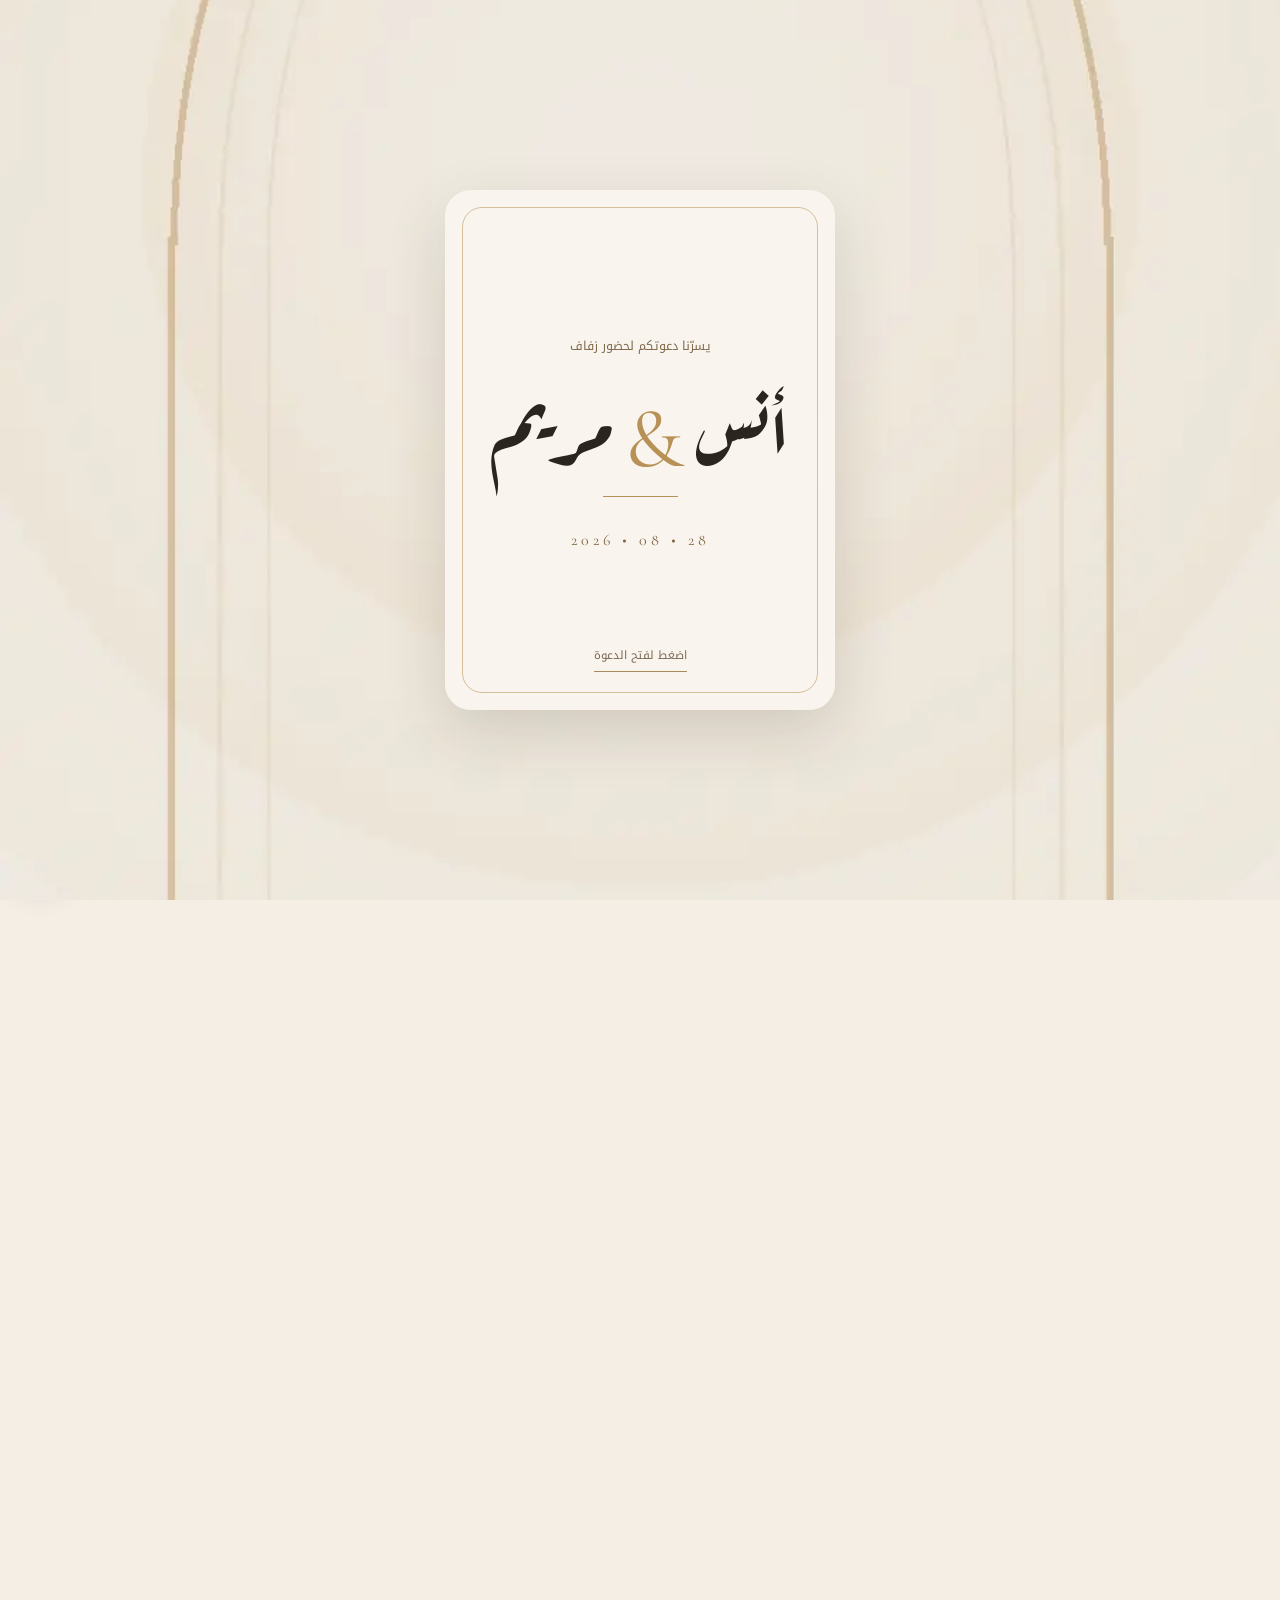
==== commit 1464b71c: "Add files via upload" ====
--- a/index.html
+++ b/index.html
@@ -3,144 +3,107 @@
 <head>
   <meta charset="utf-8">
   <meta name="viewport" content="width=device-width,initial-scale=1,viewport-fit=cover">
-  <meta name="theme-color" content="#f3eee7">
+  <meta name="theme-color" content="#f4eee5">
+  <meta property="og:type" content="website">
+  <meta property="og:site_name" content="Anas & Maryem Wedding">
   <meta property="og:title" content="دعوة زفاف أنس ومريم">
-  <meta property="og:description" content="نتشرّف بمشاركتكم فرحتنا يوم 28 أغسطس 2026">
-  <meta property="og:image" content="assets/images/social-preview.jpg">
+  <meta property="og:description" content="الجمعة 28 أغسطس 2026 — دبي، الإمارات العربية المتحدة">
+  <meta property="og:url" content="https://anfarah.github.io/Wedding-invitation/">
+  <meta property="og:image" content="https://anfarah.github.io/Wedding-invitation/assets/images/social-preview.jpg">
+  <meta property="og:image:secure_url" content="https://anfarah.github.io/Wedding-invitation/assets/images/social-preview.jpg">
+  <meta property="og:image:type" content="image/jpeg">
+  <meta property="og:image:width" content="1200">
+  <meta property="og:image:height" content="630">
+  <meta property="og:image:alt" content="دعوة زفاف أنس ومريم في دبي">
+  <meta name="twitter:card" content="summary_large_image">
+  <meta name="twitter:title" content="دعوة زفاف أنس ومريم">
+  <meta name="twitter:description" content="الجمعة 28 أغسطس 2026 — دبي، الإمارات العربية المتحدة">
+  <meta name="twitter:image" content="https://anfarah.github.io/Wedding-invitation/assets/images/social-preview.jpg">
   <title>دعوة زفاف أنس ومريم</title>
   <link rel="preconnect" href="https://fonts.googleapis.com">
   <link rel="preconnect" href="https://fonts.gstatic.com" crossorigin>
   <link href="https://fonts.googleapis.com/css2?family=Aref+Ruqaa:wght@400;700&family=Amiri:wght@400;700&family=Cormorant+Garamond:wght@500;600&family=Noto+Kufi+Arabic:wght@300;400;500&display=swap" rel="stylesheet">
+  <link rel="preload" as="image" href="assets/images/luxury-bg.webp">
   <link rel="stylesheet" href="style.css">
 </head>
-<body class="is-locked">
+<body class="locked">
+
 <audio id="music" preload="none" loop>
   <source src="assets/music/wedding.mp3" type="audio/mpeg">
 </audio>
 
 <section id="cover" class="cover">
-  <div class="cover-shade"></div>
-  <div class="card-wrap">
-    <button id="openCard" class="invite-card" aria-label="فتح الدعوة">
-      <img src="assets/images/card-bg.webp" alt="">
-      <span class="card-overlay"></span>
-      <span class="card-border"></span>
-      <span class="card-content">
-        <small id="coverLabel">دعوة خاصة إلى</small>
-        <strong id="coverGuest">ضيفنا العزيز</strong>
-        <i></i>
-        <b>أنس <em>&</em> مريم</b>
-        <span>28 • 08 • 2026</span>
-        <u>اضغط لفتح الدعوة</u>
-      </span>
-    </button>
-  </div>
+  <button id="openCard" class="opening-card" aria-label="فتح الدعوة">
+    <span class="fine-frame"></span>
+    <small>يسرّنا دعوتكم لحضور زفاف</small>
+    <h1>أنس <em>&</em> مريم</h1>
+    <div class="gold-line"></div>
+    <p>28 • 08 • 2026</p>
+    <b>اضغط لفتح الدعوة</b>
+  </button>
 </section>
 
 <button id="musicBtn" class="music-btn" aria-label="الموسيقى">♫</button>
 
 <main id="app">
   <section class="hero">
-    <img class="hero-photo" src="assets/images/hero.webp" alt="">
-    <div class="hero-gradient"></div>
-    <div class="hero-content">
-      <p class="eyebrow">بِسْمِ اللهِ الرَّحْمٰنِ الرَّحِيم</p>
+    <div class="hero-inner">
+      <p class="bismillah">بِسْمِ اللهِ الرَّحْمٰنِ الرَّحِيم</p>
       <p class="verse">وَمِنْ آيَاتِهِ أَنْ خَلَقَ لَكُم مِّنْ أَنفُسِكُمْ أَزْوَاجًا لِّتَسْكُنُوا إِلَيْهَا</p>
-      <div class="guest-block">
-        <small id="heroLabel">نتشرّف بدعوة</small>
-        <h2 id="heroGuest">ضيفنا العزيز</h2>
-      </div>
-      <p class="join">لمشاركتنا فرحتنا بزفاف</p>
-      <h1>أنس <em>&</em> مريم</h1>
-      <div class="date-row">
-        <span>الجمعة</span><b>28 أغسطس 2026</b><span>7:00 مساءً</span>
-      </div>
-      <a class="hero-cta" href="#story">عرض التفاصيل</a>
+      <p class="invite-line">يسرّنا دعوتكم لمشاركتنا فرحتنا بزفاف</p>
+      <h2>أنس <em>&</em> مريم</h2>
+      <div class="main-date">الجمعة، 28 أغسطس 2026</div>
+      <div class="main-time">الساعة 7:00 مساءً</div>
+      <div class="main-location">دبي، الإمارات العربية المتحدة</div>
+      <a href="#details" class="primary-btn">تفاصيل الحفل</a>
     </div>
   </section>
 
-  <section id="story" class="story section">
-    <div class="section-head reveal">
+  <section id="details" class="details section">
+    <div class="section-title reveal">
       <span>THE CELEBRATION</span>
-      <h3>ليلة من نور وفرح</h3>
-      <p>يسعدنا أن تكتمل فرحتنا بحضوركم ومشاركتكم هذه البداية الجميلة.</p>
+      <h3>موعدنا مع الفرح</h3>
     </div>
 
-    <div class="editorial-grid">
-      <figure class="photo-card tall reveal">
-        <img src="assets/images/stage.webp" alt="قاعة الحفل">
-      </figure>
-      <article class="info-card reveal">
-        <span class="number">01</span>
+    <div class="details-grid">
+      <article class="detail-card reveal">
         <small>التاريخ</small>
-        <h4>الجمعة<br>28 أغسطس 2026</h4>
+        <strong>الجمعة<br>28 أغسطس 2026</strong>
       </article>
-      <article class="info-card reveal">
-        <span class="number">02</span>
+      <article class="detail-card reveal">
         <small>الوقت</small>
-        <h4>الساعة<br>7:00 مساءً</h4>
+        <strong>7:00<br>مساءً</strong>
       </article>
-      <figure class="photo-card reveal">
-        <img src="assets/images/candles.webp" alt="شموع وزهور">
-      </figure>
+      <article class="detail-card wide reveal">
+        <small>المكان</small>
+        <strong>Oud Metha Ballroom</strong>
+        <p>Mövenpick Hotel & Apartments Bur Dubai</p>
+        <p>دبي، الإمارات العربية المتحدة</p>
+        <div class="venue-actions">
+          <a target="_blank" rel="noopener" href="https://www.google.com/maps/search/?api=1&query=Oud+Metha+Ballroom+Movenpick+Bur+Dubai">فتح الموقع</a>
+          <button id="calendarBtn">إضافة للتقويم</button>
+        </div>
+      </article>
     </div>
   </section>
 
   <section class="count-section section">
-    <div class="count-photo">
-      <img src="assets/images/details.webp" alt="">
-      <div></div>
-    </div>
-    <div class="count-content reveal">
+    <div class="section-title reveal">
       <span>COUNTING DOWN</span>
       <h3>نعدّ الأيام معكم</h3>
-      <div class="countdown">
-        <div><b id="days">00</b><small>يوم</small></div>
-        <div><b id="hours">00</b><small>ساعة</small></div>
-        <div><b id="minutes">00</b><small>دقيقة</small></div>
-        <div><b id="seconds">00</b><small>ثانية</small></div>
-      </div>
     </div>
-  </section>
-
-  <section class="venue section">
-    <div class="venue-card reveal">
-      <span>THE VENUE</span>
-      <h3>Oud Metha Ballroom</h3>
-      <p>موڤنبيك للشقق الفندقية بر دبي<br>عود ميثاء، دبي</p>
-      <div class="venue-actions">
-        <a target="_blank" rel="noopener" href="https://www.google.com/maps/search/?api=1&query=Oud+Metha+Ballroom+Movenpick+Bur+Dubai">فتح الموقع</a>
-        <button id="calendarBtn">إضافة للتقويم</button>
-      </div>
+    <div class="countdown reveal">
+      <div><b id="days">00</b><small>يوم</small></div>
+      <div><b id="hours">00</b><small>ساعة</small></div>
+      <div><b id="minutes">00</b><small>دقيقة</small></div>
+      <div><b id="seconds">00</b><small>ثانية</small></div>
     </div>
-  </section>
-
-  <section class="rsvp section">
-    <div class="rsvp-intro reveal">
-      <span>RSVP</span>
-      <h3>تأكيد الحضور</h3>
-      <p id="rsvpText">يسعدنا معرفة حضوركم الكريم.</p>
-    </div>
-    <form id="rsvpForm" class="rsvp-form reveal">
-      <input id="inviteCode" name="inviteCode" type="hidden">
-      <label>الاسم الكامل<input id="guestInput" name="name" required></label>
-      <label>الحضور
-        <select name="attendance" required>
-          <option value="">اختر</option>
-          <option>نعم، سأحضر بكل سرور</option>
-          <option>أعتذر عن الحضور</option>
-        </select>
-      </label>
-      <label>عدد الحضور<input id="guestCount" name="guests" type="number" min="1" max="10" value="1"></label>
-      <label>رسالة للعروسين<textarea name="message"></textarea></label>
-      <button type="submit">إرسال الرد</button>
-      <p id="success" class="success">شكراً لكم ♡ تم تسجيل الرد في هذه النسخة.</p>
-    </form>
   </section>
 
   <footer>
     <strong>أنس & مريم</strong>
     <span>28 • 08 • 2026</span>
+    <p>Dubai, United Arab Emirates</p>
   </footer>
 </main>
 
--- a/style.css
+++ b/style.css
@@ -1,111 +1,89 @@
 :root{
-  --paper:#f7f3ed;
-  --ink:#27221e;
-  --muted:#7b7168;
-  --gold:#b8965e;
-  --line:rgba(39,34,30,.14);
+  --paper:#f4eee5;
+  --paper2:#fbf8f3;
+  --ink:#2b251f;
+  --muted:#7d7064;
+  --gold:#b89157;
+  --line:rgba(70,54,39,.15);
 }
 *{box-sizing:border-box}
 html{scroll-behavior:smooth}
 body{margin:0;background:var(--paper);color:var(--ink);font-family:"Noto Kufi Arabic",sans-serif;overflow-x:hidden}
-body.is-locked{overflow:hidden}
+body.locked{overflow:hidden}
 button,input,select,textarea{font:inherit}
 button,a{cursor:pointer}
-img{display:block;width:100%}
-.cover{position:fixed;inset:0;z-index:100;display:grid;place-items:center;padding:22px;background:url("assets/images/hero.webp") center/cover;transition:opacity .65s ease,visibility .65s ease}
-.cover.is-hidden{opacity:0;visibility:hidden}
-.cover-shade{position:absolute;inset:0;background:linear-gradient(180deg,rgba(22,18,15,.2),rgba(22,18,15,.48))}
-.card-wrap{position:relative;width:min(390px,88vw);perspective:1400px}
-.invite-card{position:relative;display:block;width:100%;aspect-ratio:3/4;border:0;padding:0;background:none;border-radius:28px;overflow:hidden;box-shadow:0 34px 90px rgba(0,0,0,.35);transform-style:preserve-3d;transition:transform .65s cubic-bezier(.2,.75,.25,1),opacity .45s ease}
-.invite-card:active{transform:scale(.985)}
-.invite-card.is-opening{transform:rotateY(-82deg) translateX(-12px);opacity:0}
-.invite-card>img{height:100%;object-fit:cover}
-.card-overlay{position:absolute;inset:0;background:linear-gradient(180deg,rgba(246,240,232,.78),rgba(244,236,226,.92))}
-.card-border{position:absolute;inset:20px;border:1px solid rgba(117,88,47,.45);border-radius:21px;box-shadow:inset 0 0 0 8px rgba(255,255,255,.26)}
-.card-content{position:absolute;inset:0;display:flex;flex-direction:column;align-items:center;justify-content:center;padding:44px 34px;text-align:center}
-.card-content small{color:#7b6242;font-size:.74rem;letter-spacing:1px}
-.card-content strong{font-family:"Aref Ruqaa",serif;font-size:clamp(2.2rem,10vw,3.5rem);font-weight:400;margin:12px 0;color:#30271f}
-.card-content i{width:74px;height:1px;background:var(--gold);margin:9px 0 18px}
-.card-content b{font-family:"Aref Ruqaa",serif;font-size:clamp(2.8rem,12vw,4.4rem);font-weight:400}
-.card-content b em{font-family:"Cormorant Garamond",serif;font-style:normal;color:var(--gold)}
-.card-content>span{margin-top:12px;color:#7a603d;letter-spacing:3px;font-size:.8rem}
-.card-content u{position:absolute;bottom:38px;text-decoration:none;border-bottom:1px solid #9d7f53;padding-bottom:4px;font-size:.72rem;color:#705b40}
-.music-btn{position:fixed;left:18px;bottom:18px;z-index:70;width:48px;height:48px;border:0;border-radius:50%;background:rgba(29,24,20,.86);color:#fff;backdrop-filter:blur(10px);box-shadow:0 10px 35px rgba(0,0,0,.18)}
-#app{opacity:0;transition:opacity .6s ease}
-#app.is-visible{opacity:1}
-.hero{position:relative;min-height:100svh;display:grid;place-items:center;overflow:hidden;background:#211d19}
-.hero-photo{position:absolute;inset:0;height:100%;object-fit:cover}
-.hero-gradient{position:absolute;inset:0;background:linear-gradient(180deg,rgba(15,12,10,.23),rgba(15,12,10,.47) 54%,rgba(15,12,10,.76))}
-.hero-content{position:relative;z-index:2;width:min(760px,92vw);text-align:center;color:white;padding:110px 15px 70px}
-.eyebrow{font-family:"Amiri",serif;font-size:1.05rem;margin:0 0 8px;color:#f2dfbd}
-.verse{font-family:"Amiri",serif;line-height:2;max-width:650px;margin:0 auto 28px;color:rgba(255,255,255,.85)}
-.guest-block small,.join{font-size:.78rem;color:rgba(255,255,255,.7)}
-.guest-block h2{font-family:"Aref Ruqaa",serif;font-size:clamp(2.7rem,10vw,5rem);font-weight:400;margin:2px 0 18px}
-.hero h1{font-family:"Aref Ruqaa",serif;font-size:clamp(5rem,17vw,9rem);font-weight:400;line-height:.9;margin:10px 0 28px}
-.hero h1 em{font-family:"Cormorant Garamond",serif;font-style:normal;color:#e4c389;font-size:.62em}
-.date-row{display:flex;align-items:center;justify-content:center;gap:14px;flex-wrap:wrap;font-size:.76rem}
-.date-row b{font-weight:400;border-left:1px solid rgba(255,255,255,.4);border-right:1px solid rgba(255,255,255,.4);padding:0 14px}
-.hero-cta{display:inline-block;margin-top:30px;padding:13px 26px;border:1px solid rgba(255,255,255,.65);border-radius:999px;color:white;text-decoration:none;font-size:.76rem;transition:.2s}
-.hero-cta:hover{background:white;color:#211d19}
-.section{padding:100px 20px}
-.story{background:#f7f3ed}
-.section-head{width:min(720px,100%);margin:0 auto 55px;text-align:center}
-.section-head>span,.count-content>span,.venue-card>span,.rsvp-intro>span{font-family:"Cormorant Garamond",serif;letter-spacing:4px;font-size:.75rem;color:#92764d}
-.section-head h3,.count-content h3,.venue-card h3,.rsvp-intro h3{font-family:"Aref Ruqaa",serif;font-size:clamp(2.8rem,8vw,4.5rem);font-weight:400;margin:10px 0 14px}
-.section-head p,.venue-card p,.rsvp-intro p{color:var(--muted);line-height:1.9}
-.editorial-grid{width:min(1050px,100%);margin:auto;display:grid;grid-template-columns:1.2fr .8fr;gap:18px}
-.photo-card,.info-card{border-radius:26px;overflow:hidden}
-.photo-card{min-height:420px}
-.photo-card.tall{grid-row:span 2;min-height:700px}
-.photo-card img{height:100%;object-fit:cover}
-.info-card{background:#fff;padding:34px;border:1px solid var(--line);display:flex;flex-direction:column;justify-content:flex-end}
-.info-card .number{font-family:"Cormorant Garamond",serif;font-size:4rem;color:#d2b98f}
-.info-card small{color:var(--muted)}
-.info-card h4{font-family:"Aref Ruqaa",serif;font-size:2.1rem;font-weight:400;line-height:1.4;margin:8px 0 0}
-.count-section{position:relative;padding:0;min-height:720px;display:grid;grid-template-columns:1.15fr .85fr;background:#25211e;color:#fff}
-.count-photo{position:relative;min-height:720px}
-.count-photo img{height:100%;object-fit:cover}
-.count-photo div{position:absolute;inset:0;background:linear-gradient(90deg,transparent,rgba(37,33,30,.35))}
-.count-content{display:flex;flex-direction:column;justify-content:center;padding:70px 7vw}
-.countdown{display:grid;grid-template-columns:repeat(2,1fr);gap:14px;margin-top:28px}
-.countdown div{padding:22px;border:1px solid rgba(255,255,255,.18);border-radius:18px}
-.countdown b{display:block;font-family:"Cormorant Garamond",serif;font-size:3.7rem;font-weight:500;color:#e3c38c}
-.countdown small{color:rgba(255,255,255,.62)}
-.venue{background:#ece4d9}
-.venue-card{width:min(850px,100%);margin:auto;padding:70px 30px;text-align:center;background:#f9f6f1;border:1px solid rgba(39,34,30,.12);border-radius:32px;box-shadow:0 28px 80px rgba(56,42,27,.12)}
-.venue-actions{display:flex;justify-content:center;gap:12px;flex-wrap:wrap;margin-top:28px}
-.venue-actions a,.venue-actions button{border-radius:999px;padding:13px 22px;text-decoration:none;font-size:.78rem}
-.venue-actions a{background:#2c2722;color:white}
-.venue-actions button{border:1px solid #2c2722;background:transparent;color:#2c2722}
-.rsvp{display:grid;grid-template-columns:.8fr 1.2fr;gap:60px;width:min(1050px,100%);margin:auto}
-.rsvp-intro{padding-top:20px}
-.rsvp-form{display:grid;gap:15px;background:#fff;padding:32px;border:1px solid var(--line);border-radius:26px}
-label{font-size:.78rem;color:#645b53}
-input,select,textarea{width:100%;margin-top:7px;padding:14px 15px;border:1px solid rgba(39,34,30,.18);border-radius:12px;background:#fbfaf8;outline:none;color:#27221e}
-textarea{min-height:110px;resize:vertical}
-.rsvp-form button{padding:14px;border:0;border-radius:12px;background:#2c2722;color:#fff}
-.success{display:none;margin:0;padding:12px;background:#f0eadf;border-radius:10px;color:#6f5939}
-footer{padding:60px 20px;text-align:center;background:#1f1b18;color:white}
-footer strong{display:block;font-family:"Aref Ruqaa",serif;font-size:2.8rem;font-weight:400;color:#e3c38c}
+.cover{
+  position:fixed;inset:0;z-index:100;display:grid;place-items:center;padding:20px;
+  background:var(--paper) url("assets/images/luxury-bg.webp") center/cover no-repeat;
+  transition:opacity .18s ease,visibility .18s ease;
+}
+.cover.hidden{opacity:0;visibility:hidden}
+.opening-card{
+  position:relative;width:min(390px,88vw);aspect-ratio:3/4;border:0;border-radius:26px;
+  padding:45px 28px;background:rgba(250,246,239,.92);color:var(--ink);
+  box-shadow:0 22px 60px rgba(65,47,29,.16);backdrop-filter:blur(4px);
+  display:flex;flex-direction:column;align-items:center;justify-content:center;text-align:center;
+  transform:translateZ(0);transition:transform .12s ease,opacity .12s ease;
+}
+.opening-card:active{transform:scale(.985)}
+.opening-card.opening{transform:scale(.985);opacity:0}
+.fine-frame{position:absolute;inset:17px;border:1px solid rgba(184,145,87,.55);border-radius:20px}
+.opening-card small{color:#806b4d;font-size:.78rem}
+.opening-card h1{font-family:"Aref Ruqaa",serif;font-size:clamp(3.7rem,14vw,5.3rem);font-weight:400;line-height:1;margin:25px 0 15px}
+.opening-card h1 em{font-family:"Cormorant Garamond",serif;font-style:normal;color:var(--gold)}
+.gold-line{width:75px;height:1px;background:var(--gold);margin-bottom:17px}
+.opening-card p{font-family:"Cormorant Garamond",serif;letter-spacing:4px;color:#806744}
+.opening-card b{position:absolute;bottom:38px;font-weight:400;font-size:.72rem;color:#7a6852;border-bottom:1px solid #a98a5d;padding-bottom:5px}
+.music-btn{position:fixed;left:17px;bottom:17px;z-index:70;width:46px;height:46px;border:0;border-radius:50%;background:rgba(38,31,25,.86);color:#fff;box-shadow:0 10px 30px rgba(0,0,0,.14)}
+#app{opacity:0;transition:opacity .18s ease}
+#app.visible{opacity:1}
+.hero{
+  min-height:100svh;display:grid;place-items:center;padding:80px 20px;
+  background:var(--paper) url("assets/images/luxury-bg.webp") center/cover no-repeat;
+}
+.hero-inner{width:min(760px,94vw);text-align:center;padding:58px 28px;border-radius:30px;background:rgba(250,247,241,.78);border:1px solid rgba(184,145,87,.25);backdrop-filter:blur(3px)}
+.bismillah{font-family:"Amiri",serif;font-size:1.15rem;color:#816a49}
+.verse{font-family:"Amiri",serif;line-height:2;max-width:610px;margin:12px auto 32px;color:#64594e}
+.invite-line{font-size:.8rem;color:var(--muted)}
+.hero h2{font-family:"Aref Ruqaa",serif;font-size:clamp(4.6rem,16vw,8rem);font-weight:400;line-height:.95;margin:14px 0 28px}
+.hero h2 em{font-family:"Cormorant Garamond",serif;font-style:normal;color:var(--gold);font-size:.65em}
+.main-date{font-family:"Aref Ruqaa",serif;font-size:1.6rem}
+.main-time,.main-location{margin-top:8px;color:var(--muted);font-size:.83rem}
+.primary-btn{display:inline-block;margin-top:30px;padding:13px 25px;border-radius:999px;background:#2d2722;color:white;text-decoration:none;font-size:.78rem}
+.section{padding:95px 20px}
+.section-title{text-align:center;margin-bottom:45px}
+.section-title span{font-family:"Cormorant Garamond",serif;letter-spacing:4px;color:#9a7a4e;font-size:.75rem}
+.section-title h3{font-family:"Aref Ruqaa",serif;font-size:clamp(3rem,8vw,4.4rem);font-weight:400;margin:8px 0}
+.details{background:var(--paper2)}
+.details-grid{width:min(920px,100%);margin:auto;display:grid;grid-template-columns:repeat(2,1fr);gap:16px}
+.detail-card{background:white;border:1px solid var(--line);border-radius:24px;padding:34px;text-align:center}
+.detail-card.wide{grid-column:1/-1}
+.detail-card small{color:#8a7764}
+.detail-card strong{display:block;font-family:"Aref Ruqaa",serif;font-size:2.2rem;font-weight:400;line-height:1.5;margin:10px 0}
+.detail-card p{color:var(--muted);margin:8px 0}
+.venue-actions{display:flex;justify-content:center;gap:10px;flex-wrap:wrap;margin-top:24px}
+.venue-actions a,.venue-actions button{padding:12px 20px;border-radius:999px;text-decoration:none;font-size:.75rem}
+.venue-actions a{background:#2d2722;color:white}
+.venue-actions button{border:1px solid #2d2722;background:transparent}
+.count-section{background:#e9dfd2}
+.countdown{width:min(800px,100%);margin:auto;display:grid;grid-template-columns:repeat(4,1fr);gap:12px}
+.countdown div{text-align:center;background:rgba(255,255,255,.65);border:1px solid rgba(184,145,87,.22);border-radius:20px;padding:24px 10px}
+.countdown b{display:block;font-family:"Cormorant Garamond",serif;font-size:3.8rem;font-weight:500;color:#9b7440}
+.countdown small{color:var(--muted)}
+footer{padding:60px 20px;text-align:center;background:#27211c;color:white}
+footer strong{display:block;font-family:"Aref Ruqaa",serif;font-size:3rem;font-weight:400;color:#dfbf87}
 footer span{font-family:"Cormorant Garamond",serif;letter-spacing:4px}
-.reveal{opacity:0;transform:translateY(24px);transition:opacity .65s ease,transform .65s ease}
-.reveal.is-visible{opacity:1;transform:none}
-@media(max-width:760px){
-  .section{padding:78px 16px}
-  .hero-content{padding-top:90px}
-  .verse{font-size:.92rem}
-  .date-row{gap:8px}
-  .date-row b{padding:0 8px}
-  .editorial-grid{grid-template-columns:1fr}
-  .photo-card.tall{grid-row:auto;min-height:500px}
-  .photo-card{min-height:420px}
-  .count-section{grid-template-columns:1fr;min-height:0}
-  .count-photo{min-height:520px}
-  .count-content{padding:70px 20px}
+footer p{font-size:.75rem;color:rgba(255,255,255,.58)}
+.reveal{opacity:0;transform:translateY(18px);transition:opacity .45s ease,transform .45s ease}
+.reveal.visible{opacity:1;transform:none}
+@media(max-width:680px){
+  .section{padding:75px 15px}
+  .hero-inner{padding:48px 17px}
+  .details-grid{grid-template-columns:1fr}
+  .detail-card.wide{grid-column:auto}
   .countdown{grid-template-columns:repeat(2,1fr)}
   .countdown b{font-size:3rem}
-  .rsvp{grid-template-columns:1fr;gap:24px}
 }
 @media(prefers-reduced-motion:reduce){
-  *{scroll-behavior:auto!important;animation:none!important;transition:none!important}
+  *{scroll-behavior:auto!important;transition:none!important}
 }
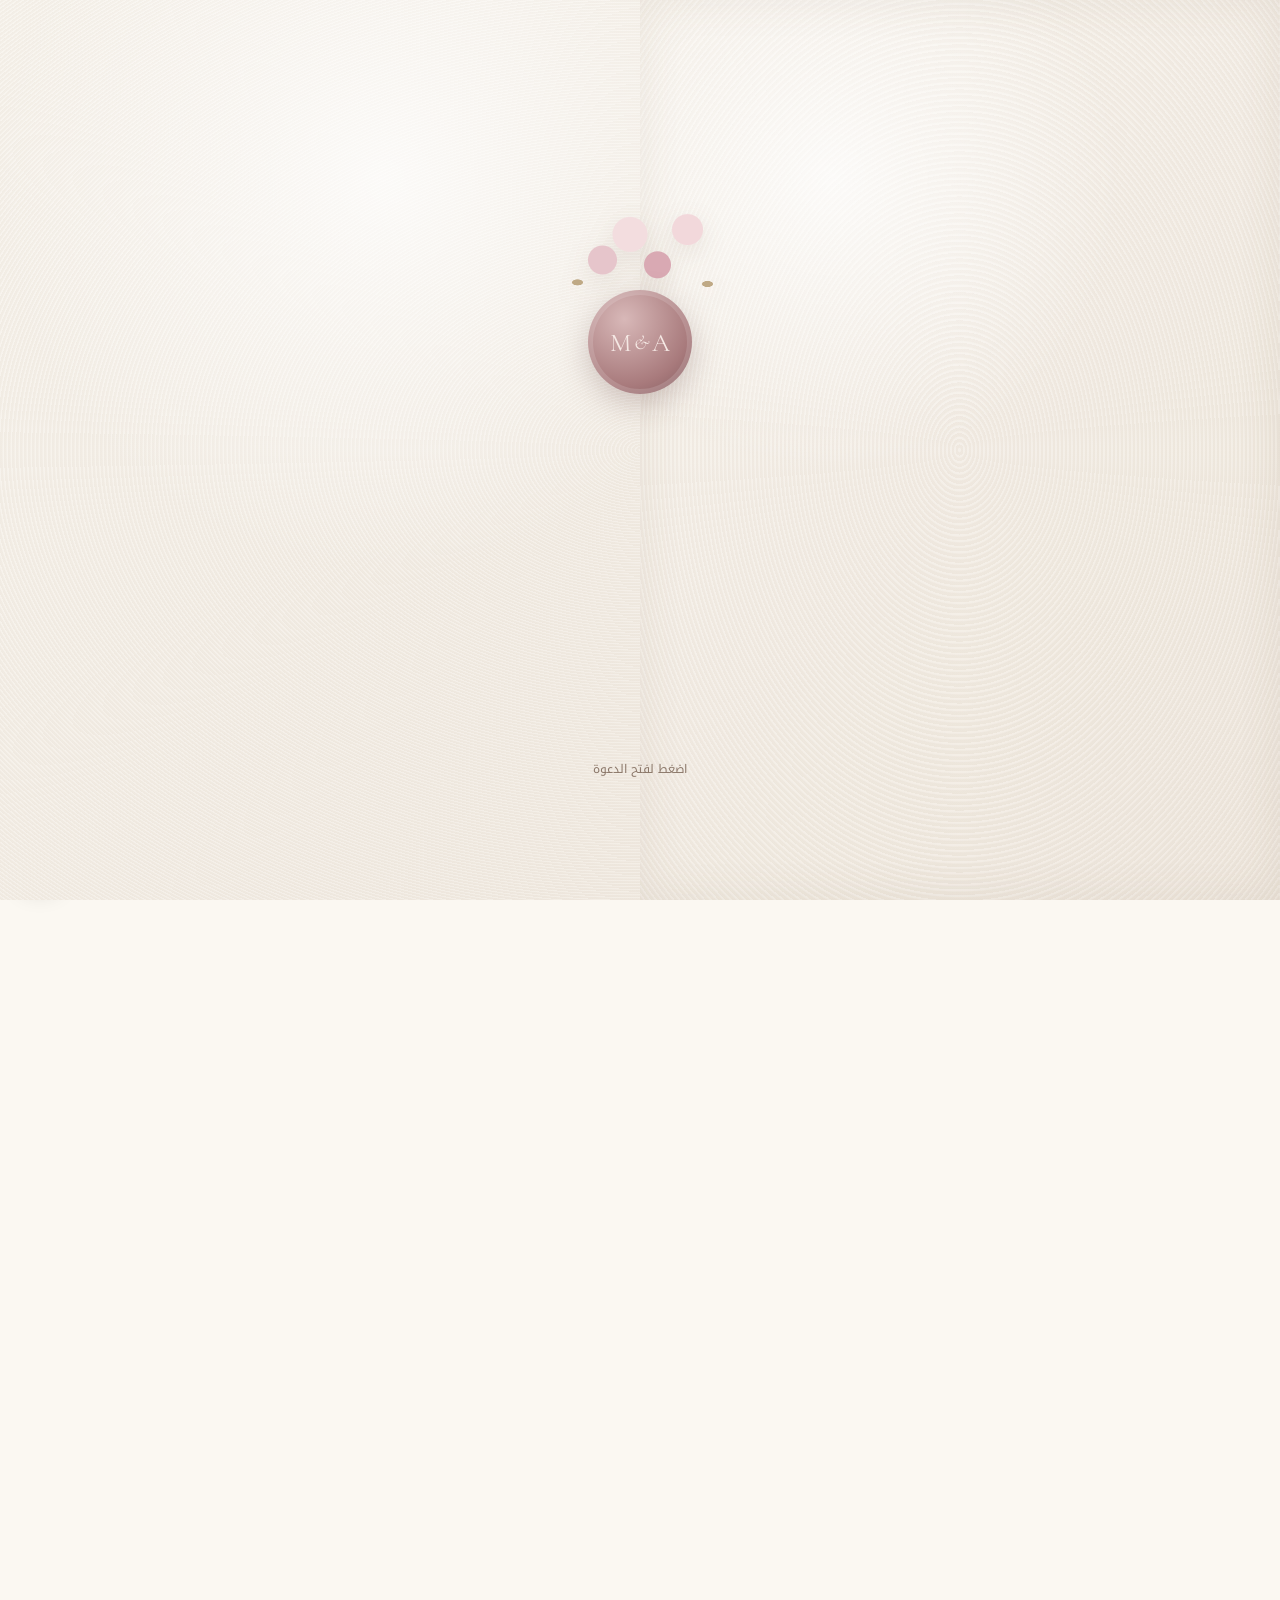
==== commit 1c107925: "Add files via upload" ====
--- a/index.html
+++ b/index.html
@@ -3,110 +3,69 @@
 <head>
   <meta charset="utf-8">
   <meta name="viewport" content="width=device-width,initial-scale=1,viewport-fit=cover">
-  <meta name="theme-color" content="#f4eee5">
+  <meta name="theme-color" content="#f4efe7">
   <meta property="og:type" content="website">
-  <meta property="og:site_name" content="Anas & Maryem Wedding">
   <meta property="og:title" content="دعوة زفاف أنس ومريم">
   <meta property="og:description" content="الجمعة 28 أغسطس 2026 — دبي، الإمارات العربية المتحدة">
   <meta property="og:url" content="https://anfarah.github.io/Wedding-invitation/">
   <meta property="og:image" content="https://anfarah.github.io/Wedding-invitation/assets/images/social-preview.jpg">
-  <meta property="og:image:secure_url" content="https://anfarah.github.io/Wedding-invitation/assets/images/social-preview.jpg">
-  <meta property="og:image:type" content="image/jpeg">
-  <meta property="og:image:width" content="1200">
-  <meta property="og:image:height" content="630">
-  <meta property="og:image:alt" content="دعوة زفاف أنس ومريم في دبي">
   <meta name="twitter:card" content="summary_large_image">
-  <meta name="twitter:title" content="دعوة زفاف أنس ومريم">
-  <meta name="twitter:description" content="الجمعة 28 أغسطس 2026 — دبي، الإمارات العربية المتحدة">
-  <meta name="twitter:image" content="https://anfarah.github.io/Wedding-invitation/assets/images/social-preview.jpg">
   <title>دعوة زفاف أنس ومريم</title>
   <link rel="preconnect" href="https://fonts.googleapis.com">
   <link rel="preconnect" href="https://fonts.gstatic.com" crossorigin>
-  <link href="https://fonts.googleapis.com/css2?family=Aref+Ruqaa:wght@400;700&family=Amiri:wght@400;700&family=Cormorant+Garamond:wght@500;600&family=Noto+Kufi+Arabic:wght@300;400;500&display=swap" rel="stylesheet">
-  <link rel="preload" as="image" href="assets/images/luxury-bg.webp">
+  <link href="https://fonts.googleapis.com/css2?family=Aref+Ruqaa:wght@400;700&family=Amiri:wght@400;700&family=Cormorant+Garamond:ital,wght@0,500;1,500&family=Noto+Kufi+Arabic:wght@300;400;500&display=swap" rel="stylesheet">
   <link rel="stylesheet" href="style.css">
 </head>
 <body class="locked">
+<audio id="music" preload="none" loop><source src="assets/music/wedding.mp3" type="audio/mpeg"></audio>
 
-<audio id="music" preload="none" loop>
-  <source src="assets/music/wedding.mp3" type="audio/mpeg">
-</audio>
-
-<section id="cover" class="cover">
-  <button id="openCard" class="opening-card" aria-label="فتح الدعوة">
-    <span class="fine-frame"></span>
-    <small>يسرّنا دعوتكم لحضور زفاف</small>
-    <h1>أنس <em>&</em> مريم</h1>
-    <div class="gold-line"></div>
-    <p>28 • 08 • 2026</p>
-    <b>اضغط لفتح الدعوة</b>
-  </button>
+<section id="cover" class="cover" aria-label="فتح الدعوة">
+  <div class="paper-texture"></div>
+  <div class="cover-floral"></div>
+  <button id="seal" class="seal"><span>A</span><i>&</i><span>M</span></button>
+  <div class="door door-left"></div>
+  <div class="door door-right"></div>
+  <p class="tap">اضغط لفتح الدعوة</p>
 </section>
 
-<button id="musicBtn" class="music-btn" aria-label="الموسيقى">♫</button>
+<button id="musicBtn" class="music-btn" aria-label="تشغيل أو إيقاف الموسيقى">♫</button>
 
-<main id="app">
+<main id="site">
   <section class="hero">
-    <div class="hero-inner">
-      <p class="bismillah">بِسْمِ اللهِ الرَّحْمٰنِ الرَّحِيم</p>
-      <p class="verse">وَمِنْ آيَاتِهِ أَنْ خَلَقَ لَكُم مِّنْ أَنفُسِكُمْ أَزْوَاجًا لِّتَسْكُنُوا إِلَيْهَا</p>
-      <p class="invite-line">يسرّنا دعوتكم لمشاركتنا فرحتنا بزفاف</p>
-      <h2>أنس <em>&</em> مريم</h2>
-      <div class="main-date">الجمعة، 28 أغسطس 2026</div>
-      <div class="main-time">الساعة 7:00 مساءً</div>
-      <div class="main-location">دبي، الإمارات العربية المتحدة</div>
-      <a href="#details" class="primary-btn">تفاصيل الحفل</a>
+    <div class="sunlight"></div>
+    <div class="branch branch-left"></div>
+    <div class="branch branch-right"></div>
+    <div class="arch-shell">
+      <div class="arch-inner">
+        <div class="shadow-leaves"></div>
+        <div class="hero-copy">
+          <p class="eyebrow">THE WEDDING OF</p>
+          <h1>أنس <em>&</em> مريم</h1>
+          <p class="invitation">بكل الحب والفرح، يسرّنا دعوتكم لمشاركتنا أجمل بداية</p>
+          <div class="date">28 • 08 • 2026</div>
+          <div class="place">دبي، الإمارات العربية المتحدة</div>
+          <a href="#details" class="hero-link">تفاصيل الحفل</a>
+        </div>
+      </div>
     </div>
   </section>
 
-  <section id="details" class="details section">
-    <div class="section-title reveal">
-      <span>THE CELEBRATION</span>
-      <h3>موعدنا مع الفرح</h3>
-    </div>
-
-    <div class="details-grid">
-      <article class="detail-card reveal">
-        <small>التاريخ</small>
-        <strong>الجمعة<br>28 أغسطس 2026</strong>
-      </article>
-      <article class="detail-card reveal">
-        <small>الوقت</small>
-        <strong>7:00<br>مساءً</strong>
-      </article>
-      <article class="detail-card wide reveal">
-        <small>المكان</small>
-        <strong>Oud Metha Ballroom</strong>
-        <p>Mövenpick Hotel & Apartments Bur Dubai</p>
-        <p>دبي، الإمارات العربية المتحدة</p>
-        <div class="venue-actions">
-          <a target="_blank" rel="noopener" href="https://www.google.com/maps/search/?api=1&query=Oud+Metha+Ballroom+Movenpick+Bur+Dubai">فتح الموقع</a>
-          <button id="calendarBtn">إضافة للتقويم</button>
-        </div>
-      </article>
+  <section id="details" class="section details-section">
+    <div class="section-title reveal"><span>OUR CELEBRATION</span><h2>موعدنا مع الفرح</h2></div>
+    <div class="cards">
+      <article class="card reveal"><small>التاريخ</small><strong>الجمعة<br>28 أغسطس 2026</strong></article>
+      <article class="card reveal"><small>الوقت</small><strong>الساعة<br>7:00 مساءً</strong></article>
+      <article class="card wide reveal"><small>المكان</small><strong>Oud Metha Ballroom</strong><p>Mövenpick Hotel & Apartments Bur Dubai</p><p>دبي، الإمارات العربية المتحدة</p><div class="actions"><a target="_blank" rel="noopener" href="https://www.google.com/maps/search/?api=1&query=Oud+Metha+Ballroom+Movenpick+Bur+Dubai">فتح الموقع</a><button id="calendarBtn">إضافة للتقويم</button></div></article>
     </div>
   </section>
 
-  <section class="count-section section">
-    <div class="section-title reveal">
-      <span>COUNTING DOWN</span>
-      <h3>نعدّ الأيام معكم</h3>
-    </div>
-    <div class="countdown reveal">
-      <div><b id="days">00</b><small>يوم</small></div>
-      <div><b id="hours">00</b><small>ساعة</small></div>
-      <div><b id="minutes">00</b><small>دقيقة</small></div>
-      <div><b id="seconds">00</b><small>ثانية</small></div>
-    </div>
+  <section class="section countdown-section">
+    <div class="section-title reveal"><span>COUNTING DOWN</span><h2>نعدّ الأيام معكم</h2></div>
+    <div class="countdown reveal"><div><b id="days">00</b><small>يوم</small></div><div><b id="hours">00</b><small>ساعة</small></div><div><b id="minutes">00</b><small>دقيقة</small></div><div><b id="seconds">00</b><small>ثانية</small></div></div>
   </section>
 
-  <footer>
-    <strong>أنس & مريم</strong>
-    <span>28 • 08 • 2026</span>
-    <p>Dubai, United Arab Emirates</p>
-  </footer>
+  <footer><strong>أنس & مريم</strong><span>28 • 08 • 2026</span><p>وجودكم معنا هو أجمل هدية</p></footer>
 </main>
-
 <script src="script.js"></script>
 </body>
-</html>+</html>
--- a/style.css
+++ b/style.css
@@ -1,89 +1,2 @@
-:root{
-  --paper:#f4eee5;
-  --paper2:#fbf8f3;
-  --ink:#2b251f;
-  --muted:#7d7064;
-  --gold:#b89157;
-  --line:rgba(70,54,39,.15);
-}
-*{box-sizing:border-box}
-html{scroll-behavior:smooth}
-body{margin:0;background:var(--paper);color:var(--ink);font-family:"Noto Kufi Arabic",sans-serif;overflow-x:hidden}
-body.locked{overflow:hidden}
-button,input,select,textarea{font:inherit}
-button,a{cursor:pointer}
-.cover{
-  position:fixed;inset:0;z-index:100;display:grid;place-items:center;padding:20px;
-  background:var(--paper) url("assets/images/luxury-bg.webp") center/cover no-repeat;
-  transition:opacity .18s ease,visibility .18s ease;
-}
-.cover.hidden{opacity:0;visibility:hidden}
-.opening-card{
-  position:relative;width:min(390px,88vw);aspect-ratio:3/4;border:0;border-radius:26px;
-  padding:45px 28px;background:rgba(250,246,239,.92);color:var(--ink);
-  box-shadow:0 22px 60px rgba(65,47,29,.16);backdrop-filter:blur(4px);
-  display:flex;flex-direction:column;align-items:center;justify-content:center;text-align:center;
-  transform:translateZ(0);transition:transform .12s ease,opacity .12s ease;
-}
-.opening-card:active{transform:scale(.985)}
-.opening-card.opening{transform:scale(.985);opacity:0}
-.fine-frame{position:absolute;inset:17px;border:1px solid rgba(184,145,87,.55);border-radius:20px}
-.opening-card small{color:#806b4d;font-size:.78rem}
-.opening-card h1{font-family:"Aref Ruqaa",serif;font-size:clamp(3.7rem,14vw,5.3rem);font-weight:400;line-height:1;margin:25px 0 15px}
-.opening-card h1 em{font-family:"Cormorant Garamond",serif;font-style:normal;color:var(--gold)}
-.gold-line{width:75px;height:1px;background:var(--gold);margin-bottom:17px}
-.opening-card p{font-family:"Cormorant Garamond",serif;letter-spacing:4px;color:#806744}
-.opening-card b{position:absolute;bottom:38px;font-weight:400;font-size:.72rem;color:#7a6852;border-bottom:1px solid #a98a5d;padding-bottom:5px}
-.music-btn{position:fixed;left:17px;bottom:17px;z-index:70;width:46px;height:46px;border:0;border-radius:50%;background:rgba(38,31,25,.86);color:#fff;box-shadow:0 10px 30px rgba(0,0,0,.14)}
-#app{opacity:0;transition:opacity .18s ease}
-#app.visible{opacity:1}
-.hero{
-  min-height:100svh;display:grid;place-items:center;padding:80px 20px;
-  background:var(--paper) url("assets/images/luxury-bg.webp") center/cover no-repeat;
-}
-.hero-inner{width:min(760px,94vw);text-align:center;padding:58px 28px;border-radius:30px;background:rgba(250,247,241,.78);border:1px solid rgba(184,145,87,.25);backdrop-filter:blur(3px)}
-.bismillah{font-family:"Amiri",serif;font-size:1.15rem;color:#816a49}
-.verse{font-family:"Amiri",serif;line-height:2;max-width:610px;margin:12px auto 32px;color:#64594e}
-.invite-line{font-size:.8rem;color:var(--muted)}
-.hero h2{font-family:"Aref Ruqaa",serif;font-size:clamp(4.6rem,16vw,8rem);font-weight:400;line-height:.95;margin:14px 0 28px}
-.hero h2 em{font-family:"Cormorant Garamond",serif;font-style:normal;color:var(--gold);font-size:.65em}
-.main-date{font-family:"Aref Ruqaa",serif;font-size:1.6rem}
-.main-time,.main-location{margin-top:8px;color:var(--muted);font-size:.83rem}
-.primary-btn{display:inline-block;margin-top:30px;padding:13px 25px;border-radius:999px;background:#2d2722;color:white;text-decoration:none;font-size:.78rem}
-.section{padding:95px 20px}
-.section-title{text-align:center;margin-bottom:45px}
-.section-title span{font-family:"Cormorant Garamond",serif;letter-spacing:4px;color:#9a7a4e;font-size:.75rem}
-.section-title h3{font-family:"Aref Ruqaa",serif;font-size:clamp(3rem,8vw,4.4rem);font-weight:400;margin:8px 0}
-.details{background:var(--paper2)}
-.details-grid{width:min(920px,100%);margin:auto;display:grid;grid-template-columns:repeat(2,1fr);gap:16px}
-.detail-card{background:white;border:1px solid var(--line);border-radius:24px;padding:34px;text-align:center}
-.detail-card.wide{grid-column:1/-1}
-.detail-card small{color:#8a7764}
-.detail-card strong{display:block;font-family:"Aref Ruqaa",serif;font-size:2.2rem;font-weight:400;line-height:1.5;margin:10px 0}
-.detail-card p{color:var(--muted);margin:8px 0}
-.venue-actions{display:flex;justify-content:center;gap:10px;flex-wrap:wrap;margin-top:24px}
-.venue-actions a,.venue-actions button{padding:12px 20px;border-radius:999px;text-decoration:none;font-size:.75rem}
-.venue-actions a{background:#2d2722;color:white}
-.venue-actions button{border:1px solid #2d2722;background:transparent}
-.count-section{background:#e9dfd2}
-.countdown{width:min(800px,100%);margin:auto;display:grid;grid-template-columns:repeat(4,1fr);gap:12px}
-.countdown div{text-align:center;background:rgba(255,255,255,.65);border:1px solid rgba(184,145,87,.22);border-radius:20px;padding:24px 10px}
-.countdown b{display:block;font-family:"Cormorant Garamond",serif;font-size:3.8rem;font-weight:500;color:#9b7440}
-.countdown small{color:var(--muted)}
-footer{padding:60px 20px;text-align:center;background:#27211c;color:white}
-footer strong{display:block;font-family:"Aref Ruqaa",serif;font-size:3rem;font-weight:400;color:#dfbf87}
-footer span{font-family:"Cormorant Garamond",serif;letter-spacing:4px}
-footer p{font-size:.75rem;color:rgba(255,255,255,.58)}
-.reveal{opacity:0;transform:translateY(18px);transition:opacity .45s ease,transform .45s ease}
-.reveal.visible{opacity:1;transform:none}
-@media(max-width:680px){
-  .section{padding:75px 15px}
-  .hero-inner{padding:48px 17px}
-  .details-grid{grid-template-columns:1fr}
-  .detail-card.wide{grid-column:auto}
-  .countdown{grid-template-columns:repeat(2,1fr)}
-  .countdown b{font-size:3rem}
-}
-@media(prefers-reduced-motion:reduce){
-  *{scroll-behavior:auto!important;transition:none!important}
-}
+:root{--ivory:#f4efe7;--cream:#eee5da;--paper:#fbf8f2;--taupe:#cbb9ad;--rose:#c68d9a;--rose2:#e1bcc4;--ink:#51483f;--gold:#a98452}
+*{box-sizing:border-box}html{scroll-behavior:smooth}body{margin:0;background:var(--paper);color:var(--ink);font-family:"Noto Kufi Arabic",sans-serif;overflow-x:hidden}body.locked{overflow:hidden}button,a{font:inherit}.cover{position:fixed;inset:0;z-index:100;background:var(--ivory);overflow:hidden;perspective:1300px}.paper-texture,.door{position:absolute;inset:0;background:radial-gradient(circle at 30% 20%,rgba(255,255,255,.75),transparent 34%),repeating-radial-gradient(ellipse at 50% 50%,rgba(255,255,255,.18) 0 1px,rgba(198,184,168,.08) 2px 4px),linear-gradient(135deg,#f7f3ec,#eee6dc)}.door{width:50%;transition:transform .72s cubic-bezier(.7,0,.3,1);box-shadow:inset 0 0 45px rgba(116,92,67,.08)}.door-left{right:0;transform-origin:right center;border-left:1px solid rgba(130,105,80,.08)}.door-right{left:0;transform-origin:left center;border-right:1px solid rgba(130,105,80,.08)}.cover.open .door-left{transform:rotateY(-102deg)}.cover.open .door-right{transform:rotateY(102deg)}.cover-floral{position:absolute;z-index:4;left:50%;top:20%;width:250px;height:160px;transform:translateX(-50%);background:radial-gradient(circle at 35% 50%,#e6c5cb 0 14px,transparent 15px),radial-gradient(circle at 46% 34%,#f3dddf 0 17px,transparent 18px),radial-gradient(circle at 57% 53%,#d9a9b3 0 13px,transparent 14px),radial-gradient(circle at 69% 31%,#f2d8db 0 15px,transparent 16px),radial-gradient(ellipse at 25% 64%,#bfa985 0 5px,transparent 6px),radial-gradient(ellipse at 77% 65%,#bfa985 0 5px,transparent 6px);filter:drop-shadow(0 8px 12px rgba(100,70,50,.1));transition:opacity .2s}.cover.open .cover-floral{opacity:0}.seal{position:absolute;z-index:6;left:50%;top:38%;transform:translate(-50%,-50%);width:104px;height:104px;border:0;border-radius:50%;background:radial-gradient(circle at 35% 28%,#d8b8b8,#a87a7c 66%,#80595d);color:#f5e8e4;box-shadow:0 10px 30px rgba(93,55,57,.25),inset 0 0 0 5px rgba(255,255,255,.14);font-family:"Cormorant Garamond",serif;font-size:1.6rem;display:flex;gap:3px;align-items:center;justify-content:center;cursor:pointer;transition:.18s}.seal:active{transform:translate(-50%,-50%) scale(.95)}.seal i{font-size:.8em}.cover.open .seal{opacity:0;pointer-events:none}.tap{position:absolute;z-index:7;left:50%;bottom:12%;transform:translateX(-50%);font-size:.75rem;color:#8b7769;transition:.2s}.cover.open .tap{opacity:0}.cover.done{opacity:0;visibility:hidden;transition:opacity .18s ease,visibility .18s ease}.music-btn{position:fixed;left:17px;bottom:17px;z-index:70;width:46px;height:46px;border:0;border-radius:50%;background:rgba(71,60,51,.86);color:#fff;box-shadow:0 9px 25px rgba(0,0,0,.16)}#site{opacity:0;transition:opacity .18s}#site.show{opacity:1}.hero{min-height:100svh;position:relative;overflow:hidden;display:grid;place-items:center;padding:56px 18px;background:linear-gradient(180deg,#f9f6f0,#eee5dc)}.sunlight{position:absolute;inset:-15%;background:repeating-linear-gradient(108deg,transparent 0 55px,rgba(255,255,255,.34) 58px 86px,transparent 90px 150px);filter:blur(5px);transform:rotate(-6deg);animation:light 12s ease-in-out infinite alternate}@keyframes light{to{transform:translateX(25px) rotate(-4deg)}}.arch-shell{position:relative;width:min(620px,92vw);height:min(830px,82svh);padding:28px;border-radius:310px 310px 18px 18px;background:linear-gradient(145deg,#faf7f1,#ded2c6);box-shadow:0 28px 65px rgba(101,80,60,.15),inset 0 0 0 1px rgba(255,255,255,.8)}.arch-inner{position:relative;width:100%;height:100%;border-radius:285px 285px 8px 8px;background:linear-gradient(180deg,#e9dfd6,#ded2c8);overflow:hidden;box-shadow:inset 0 18px 45px rgba(90,70,55,.12)}.branch{position:absolute;z-index:4;width:320px;height:230px;top:5%;background:radial-gradient(circle at 18% 55%,#d99eab 0 9px,transparent 10px),radial-gradient(circle at 28% 35%,#efcbd2 0 12px,transparent 13px),radial-gradient(circle at 42% 47%,#c88493 0 8px,transparent 9px),radial-gradient(circle at 58% 28%,#e7b4bf 0 11px,transparent 12px),radial-gradient(circle at 75% 42%,#f0cdd4 0 10px,transparent 11px),linear-gradient(25deg,transparent 48%,#8e7e68 49% 50%,transparent 51%)}.branch-left{left:-45px;transform:rotate(-8deg)}.branch-right{right:-55px;transform:scaleX(-1) rotate(-8deg)}.shadow-leaves{position:absolute;inset:0;background:radial-gradient(ellipse at 20% 70%,rgba(115,95,80,.14) 0 8%,transparent 9%),radial-gradient(ellipse at 35% 62%,rgba(115,95,80,.12) 0 7%,transparent 8%),radial-gradient(ellipse at 78% 28%,rgba(115,95,80,.1) 0 8%,transparent 9%);filter:blur(8px);animation:shadow 9s ease-in-out infinite alternate}@keyframes shadow{to{transform:translate(12px,10px)}}.hero-copy{position:absolute;inset:0;display:flex;flex-direction:column;align-items:center;justify-content:center;text-align:center;padding:55px 28px}.eyebrow{font-family:"Cormorant Garamond",serif;letter-spacing:5px;font-size:.95rem}.hero h1{font-family:"Aref Ruqaa",serif;font-size:clamp(4.6rem,16vw,7.5rem);font-weight:400;line-height:.98;margin:18px 0}.hero h1 em{font-family:"Cormorant Garamond",serif;font-style:italic;color:var(--gold);font-size:.58em}.invitation{max-width:430px;line-height:2;color:#71665c;font-family:"Amiri",serif;font-size:1.12rem}.date{margin-top:20px;font-family:"Cormorant Garamond",serif;letter-spacing:4px}.place{margin-top:8px;font-size:.75rem;color:#7c7167}.hero-link{margin-top:28px;padding-bottom:5px;border-bottom:1px solid var(--gold);color:#7a5f3d;text-decoration:none;font-size:.78rem}.section{padding:92px 18px}.section-title{text-align:center;margin-bottom:42px}.section-title span{font-family:"Cormorant Garamond",serif;letter-spacing:4px;color:#a07749;font-size:.75rem}.section-title h2{font-family:"Aref Ruqaa",serif;font-size:clamp(3rem,8vw,4.3rem);font-weight:400;margin:7px 0}.details-section{background:#fbf8f3}.cards{width:min(900px,100%);margin:auto;display:grid;grid-template-columns:repeat(2,1fr);gap:15px}.card{background:white;border:1px solid rgba(169,132,82,.23);border-radius:25px;padding:34px;text-align:center;box-shadow:0 14px 38px rgba(84,65,47,.06)}.card.wide{grid-column:1/-1}.card small{color:#927d68}.card strong{display:block;font-family:"Aref Ruqaa",serif;font-size:2rem;font-weight:400;line-height:1.55;margin:10px 0}.card p{margin:6px 0;color:#766b61}.actions{display:flex;gap:10px;justify-content:center;flex-wrap:wrap;margin-top:22px}.actions a,.actions button{padding:12px 20px;border-radius:999px;text-decoration:none;font-size:.75rem}.actions a{background:#5a4e44;color:white}.actions button{border:1px solid #5a4e44;background:transparent}.countdown-section{background:#eee5db}.countdown{width:min(800px,100%);margin:auto;display:grid;grid-template-columns:repeat(4,1fr);gap:12px}.countdown div{text-align:center;padding:25px 8px;border-radius:22px;background:rgba(255,255,255,.65);border:1px solid rgba(169,132,82,.2)}.countdown b{display:block;font-family:"Cormorant Garamond",serif;font-size:3.6rem;font-weight:500;color:#9a7143}.countdown small{color:#776c62}.reveal{opacity:0;transform:translateY(18px);transition:.5s}.reveal.show{opacity:1;transform:none}footer{text-align:center;padding:60px 18px;background:#4d433a;color:white}footer strong{display:block;font-family:"Aref Ruqaa",serif;font-size:3rem;font-weight:400;color:#dfc08f}footer span{letter-spacing:4px;font-family:"Cormorant Garamond",serif}footer p{opacity:.65;font-size:.78rem}@media(max-width:650px){.arch-shell{height:78svh;padding:20px}.branch{width:210px;height:160px}.cards{grid-template-columns:1fr}.card.wide{grid-column:auto}.countdown{grid-template-columns:repeat(2,1fr)}.countdown b{font-size:3rem}.section{padding:74px 15px}}@media(prefers-reduced-motion:reduce){*{animation:none!important;transition:none!important}}
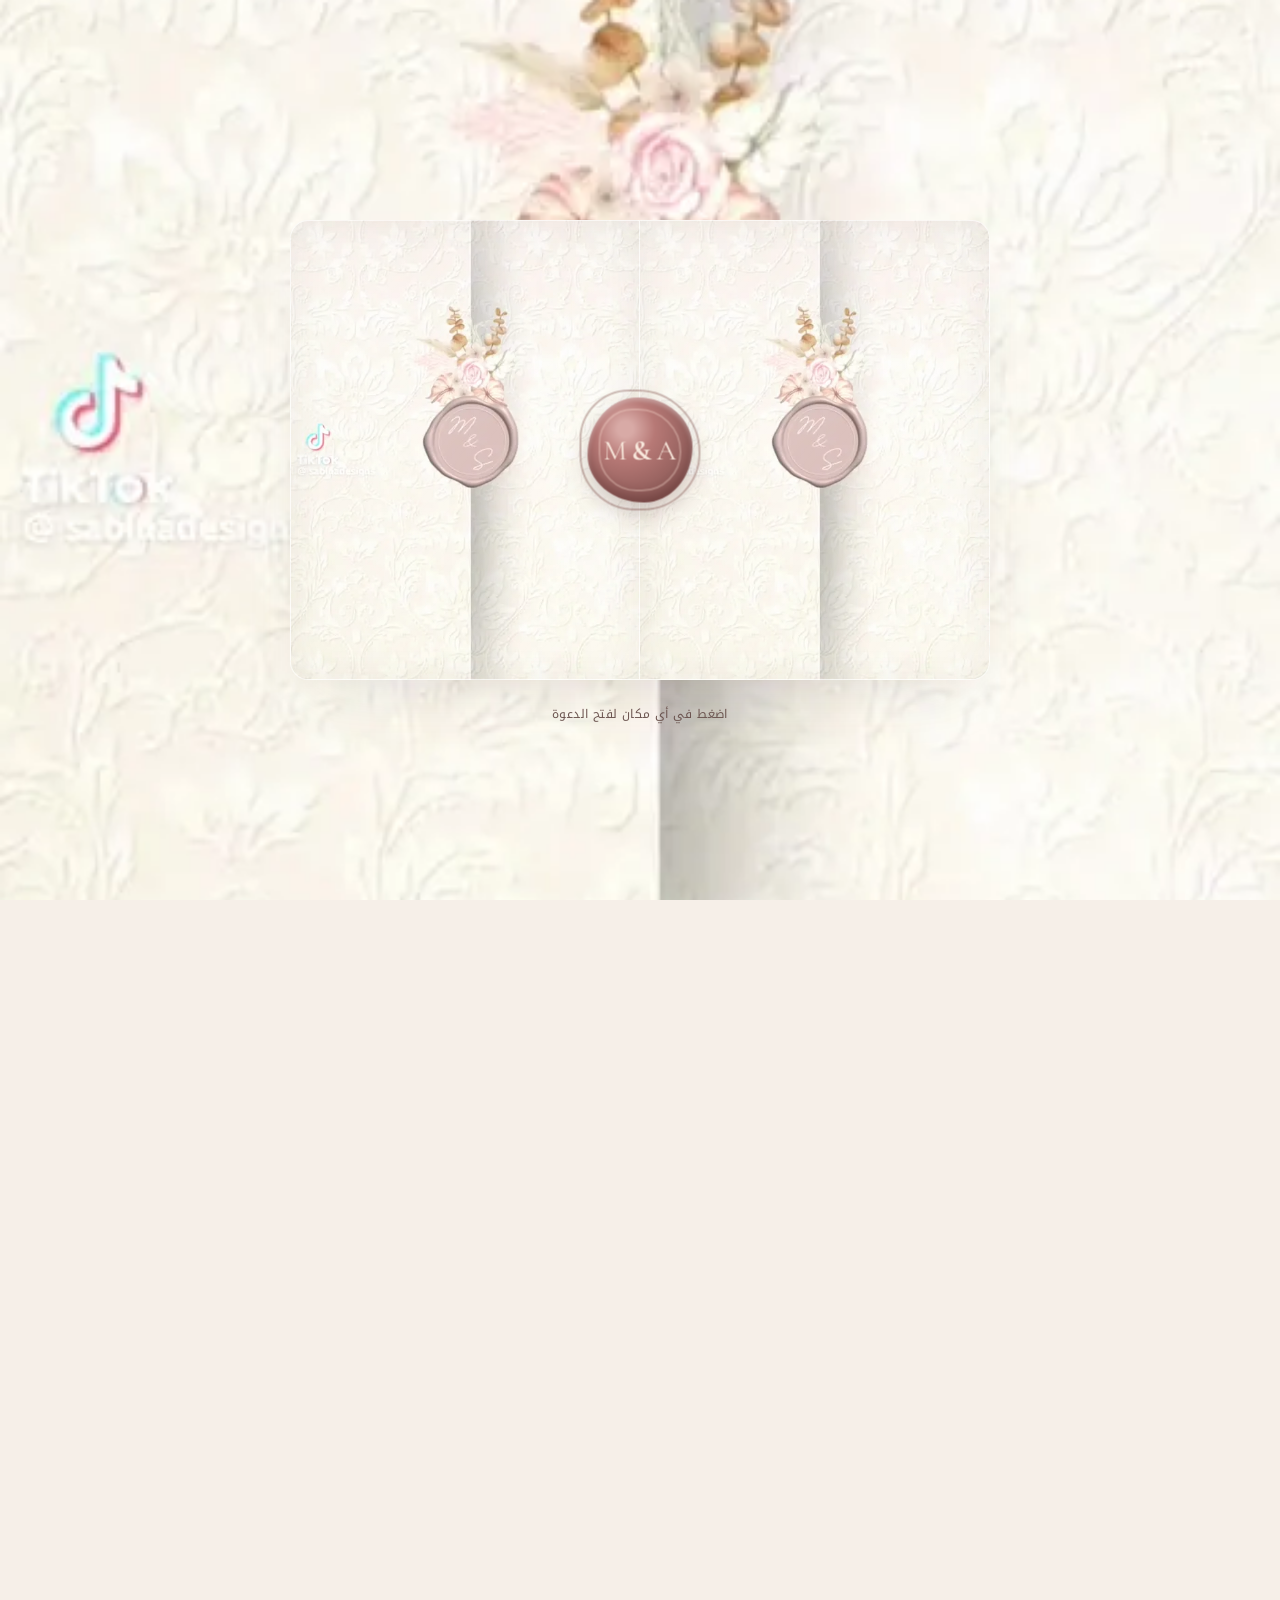
==== commit 6c6ca820: "Add files via upload" ====
--- a/index.html
+++ b/index.html
@@ -1,70 +1,123 @@
 <!doctype html>
 <html lang="ar" dir="rtl">
 <head>
-  <meta charset="utf-8">
-  <meta name="viewport" content="width=device-width,initial-scale=1,viewport-fit=cover">
-  <meta name="theme-color" content="#f4efe7">
-  <meta property="og:type" content="website">
-  <meta property="og:title" content="دعوة زفاف أنس ومريم">
-  <meta property="og:description" content="الجمعة 28 أغسطس 2026 — دبي، الإمارات العربية المتحدة">
-  <meta property="og:url" content="https://anfarah.github.io/Wedding-invitation/">
-  <meta property="og:image" content="https://anfarah.github.io/Wedding-invitation/assets/images/social-preview.jpg">
-  <meta name="twitter:card" content="summary_large_image">
-  <title>دعوة زفاف أنس ومريم</title>
-  <link rel="preconnect" href="https://fonts.googleapis.com">
-  <link rel="preconnect" href="https://fonts.gstatic.com" crossorigin>
-  <link href="https://fonts.googleapis.com/css2?family=Aref+Ruqaa:wght@400;700&family=Amiri:wght@400;700&family=Cormorant+Garamond:ital,wght@0,500;1,500&family=Noto+Kufi+Arabic:wght@300;400;500&display=swap" rel="stylesheet">
-  <link rel="stylesheet" href="style.css">
+<meta charset="utf-8">
+<meta name="viewport" content="width=device-width,initial-scale=1,viewport-fit=cover">
+<meta name="theme-color" content="#f5eee7">
+<title>دعوة زفاف أنس ومريم</title>
+<meta property="og:type" content="website">
+<meta property="og:title" content="دعوة زفاف أنس ومريم">
+<meta property="og:description" content="الجمعة 28 أغسطس 2026 — دبي، الإمارات العربية المتحدة">
+<meta property="og:image" content="https://anfarah.github.io/Wedding-invitation/assets/images/social-preview.jpg">
+<meta property="og:url" content="https://anfarah.github.io/Wedding-invitation/">
+<meta name="twitter:card" content="summary_large_image">
+<link rel="preconnect" href="https://fonts.googleapis.com">
+<link rel="preconnect" href="https://fonts.gstatic.com" crossorigin>
+<link href="https://fonts.googleapis.com/css2?family=Aref+Ruqaa:wght@400;700&family=Amiri:wght@400;700&family=Cormorant+Garamond:ital,wght@0,500;1,500&family=Noto+Kufi+Arabic:wght@300;400;500&display=swap" rel="stylesheet">
+<link rel="stylesheet" href="style.css">
 </head>
 <body class="locked">
-<audio id="music" preload="none" loop><source src="assets/music/wedding.mp3" type="audio/mpeg"></audio>
 
-<section id="cover" class="cover" aria-label="فتح الدعوة">
-  <div class="paper-texture"></div>
-  <div class="cover-floral"></div>
-  <button id="seal" class="seal"><span>A</span><i>&</i><span>M</span></button>
-  <div class="door door-left"></div>
-  <div class="door door-right"></div>
-  <p class="tap">اضغط لفتح الدعوة</p>
+<section id="intro" class="intro">
+  <div id="book" class="book" role="button" tabindex="0" aria-label="فتح الدعوة">
+    <div class="book-shadow"></div>
+    <div class="book-left cover-panel"></div>
+    <div class="book-right cover-panel"></div>
+    <div class="wax-seal">
+      <span>A</span><b>&</b><span>M</span>
+    </div>
+    <div class="tap-text">اضغط في أي مكان لفتح الدعوة</div>
+  </div>
 </section>
 
-<button id="musicBtn" class="music-btn" aria-label="تشغيل أو إيقاف الموسيقى">♫</button>
+<main id="main" aria-hidden="true">
 
-<main id="site">
-  <section class="hero">
-    <div class="sunlight"></div>
-    <div class="branch branch-left"></div>
-    <div class="branch branch-right"></div>
-    <div class="arch-shell">
-      <div class="arch-inner">
-        <div class="shadow-leaves"></div>
-        <div class="hero-copy">
-          <p class="eyebrow">THE WEDDING OF</p>
-          <h1>أنس <em>&</em> مريم</h1>
-          <p class="invitation">بكل الحب والفرح، يسرّنا دعوتكم لمشاركتنا أجمل بداية</p>
-          <div class="date">28 • 08 • 2026</div>
-          <div class="place">دبي، الإمارات العربية المتحدة</div>
-          <a href="#details" class="hero-link">تفاصيل الحفل</a>
-        </div>
+<section class="hero page-section">
+  <div class="arch-card">
+    <div class="floral floral-top"></div>
+    <div class="candle c1"><i></i></div>
+    <div class="candle c2"><i></i></div>
+    <div class="content">
+      <p class="bismillah">بِسْمِ اللهِ الرَّحْمٰنِ الرَّحِيم</p>
+      <p class="ayah">وَمِنْ آيَاتِهِ أَنْ خَلَقَ لَكُم مِّنْ أَنفُسِكُمْ أَزْوَاجًا لِّتَسْكُنُوا إِلَيْهَا وَجَعَلَ بَيْنَكُم مَّوَدَّةً وَرَحْمَةً</p>
+      <p class="invite">يسرّنا دعوتكم لمشاركتنا فرحتنا بزفاف</p>
+      <h1>أنس <em>&</em> مريم</h1>
+      <div class="event-data">
+        <span>الجمعة، 28 أغسطس 2026</span>
+        <span>الساعة 7:00 مساءً</span>
+        <span>دبي، الإمارات العربية المتحدة</span>
       </div>
+      <a class="down" href="#date">تابع التفاصيل</a>
     </div>
-  </section>
+  </div>
+</section>
 
-  <section id="details" class="section details-section">
-    <div class="section-title reveal"><span>OUR CELEBRATION</span><h2>موعدنا مع الفرح</h2></div>
-    <div class="cards">
-      <article class="card reveal"><small>التاريخ</small><strong>الجمعة<br>28 أغسطس 2026</strong></article>
-      <article class="card reveal"><small>الوقت</small><strong>الساعة<br>7:00 مساءً</strong></article>
-      <article class="card wide reveal"><small>المكان</small><strong>Oud Metha Ballroom</strong><p>Mövenpick Hotel & Apartments Bur Dubai</p><p>دبي، الإمارات العربية المتحدة</p><div class="actions"><a target="_blank" rel="noopener" href="https://www.google.com/maps/search/?api=1&query=Oud+Metha+Ballroom+Movenpick+Bur+Dubai">فتح الموقع</a><button id="calendarBtn">إضافة للتقويم</button></div></article>
+<section id="date" class="calendar-section page-section">
+  <div class="calendar-wrap">
+    <p class="save">Save the date</p>
+    <h2>August 2026</h2>
+    <div class="weekday">
+      <span>Sun</span><span>Mon</span><span>Tue</span><span>Wed</span><span>Thu</span><span>Fri</span><span>Sat</span>
     </div>
-  </section>
+    <div class="dates">
+      <span class="muted">26</span><span class="muted">27</span><span class="muted">28</span><span class="muted">29</span><span class="muted">30</span><span class="muted">31</span><span>1</span>
+      <span>2</span><span>3</span><span>4</span><span>5</span><span>6</span><span>7</span><span>8</span>
+      <span>9</span><span>10</span><span>11</span><span>12</span><span>13</span><span>14</span><span>15</span>
+      <span>16</span><span>17</span><span>18</span><span>19</span><span>20</span><span>21</span><span>22</span>
+      <span>23</span><span>24</span><span>25</span><span>26</span><span>27</span><span class="heart-day">28<i>♡</i></span><span>29</span>
+      <span>30</span><span>31</span>
+    </div>
+    <div class="real-decor">
+      <div class="rose r1"></div><div class="rose r2"></div><div class="rose r3"></div>
+      <div class="taper t1"><i></i></div><div class="taper t2"><i></i></div>
+    </div>
+  </div>
+</section>
 
-  <section class="section countdown-section">
-    <div class="section-title reveal"><span>COUNTING DOWN</span><h2>نعدّ الأيام معكم</h2></div>
-    <div class="countdown reveal"><div><b id="days">00</b><small>يوم</small></div><div><b id="hours">00</b><small>ساعة</small></div><div><b id="minutes">00</b><small>دقيقة</small></div><div><b id="seconds">00</b><small>ثانية</small></div></div>
-  </section>
+<section class="venue page-section">
+  <div class="section-head"><small>THE CELEBRATION</small><h2>تفاصيل الحفل</h2></div>
+  <div class="venue-card">
+    <p class="label">المكان</p>
+    <h3>Oud Metha Ballroom</h3>
+    <p>Mövenpick Hotel & Apartments Bur Dubai</p>
+    <p>Dubai, United Arab Emirates</p>
+    <div class="actions">
+      <a target="_blank" rel="noopener" href="https://www.google.com/maps/search/?api=1&query=Oud+Metha+Ballroom+Movenpick+Bur+Dubai">فتح الموقع</a>
+      <button id="calendarBtn">إضافة للتقويم</button>
+    </div>
+  </div>
+</section>
 
-  <footer><strong>أنس & مريم</strong><span>28 • 08 • 2026</span><p>وجودكم معنا هو أجمل هدية</p></footer>
+<section class="count-section page-section">
+  <div class="section-head"><small>COUNTING DOWN</small><h2>نعدّ الأيام معكم</h2></div>
+  <div class="countdown">
+    <div><b id="days">00</b><span>يوم</span></div>
+    <div><b id="hours">00</b><span>ساعة</span></div>
+    <div><b id="minutes">00</b><span>دقيقة</span></div>
+    <div><b id="seconds">00</b><span>ثانية</span></div>
+  </div>
+</section>
+
+<section class="rsvp page-section">
+  <div class="section-head"><small>RSVP</small><h2>تأكيد الحضور</h2></div>
+  <form id="rsvpForm">
+    <label>الاسم الكامل<input name="name" required></label>
+    <label>رقم الهاتف<input name="phone" inputmode="tel" required></label>
+    <label>عدد الحاضرين<input name="guests" type="number" min="1" max="20" value="1" required></label>
+    <label>الحالة
+      <select name="status" required>
+        <option value="سأحضر">سأحضر</option>
+        <option value="أعتذر عن الحضور">أعتذر عن الحضور</option>
+      </select>
+    </label>
+    <label>ملاحظات<textarea name="notes" rows="3"></textarea></label>
+    <button type="submit">إرسال التأكيد</button>
+    <p id="formMessage"></p>
+  </form>
+  <p class="setup-note">بعد رفع الموقع، ضع رابط Google Apps Script داخل ملف <b>script.js</b> مكان <b>YOUR_GOOGLE_APPS_SCRIPT_URL</b>.</p>
+</section>
+
+<footer><strong>أنس & مريم</strong><span>28 • 08 • 2026</span><p>Dubai, United Arab Emirates</p></footer>
 </main>
 <script src="script.js"></script>
 </body>
--- a/style.css
+++ b/style.css
@@ -1,2 +1,21 @@
-:root{--ivory:#f4efe7;--cream:#eee5da;--paper:#fbf8f2;--taupe:#cbb9ad;--rose:#c68d9a;--rose2:#e1bcc4;--ink:#51483f;--gold:#a98452}
-*{box-sizing:border-box}html{scroll-behavior:smooth}body{margin:0;background:var(--paper);color:var(--ink);font-family:"Noto Kufi Arabic",sans-serif;overflow-x:hidden}body.locked{overflow:hidden}button,a{font:inherit}.cover{position:fixed;inset:0;z-index:100;background:var(--ivory);overflow:hidden;perspective:1300px}.paper-texture,.door{position:absolute;inset:0;background:radial-gradient(circle at 30% 20%,rgba(255,255,255,.75),transparent 34%),repeating-radial-gradient(ellipse at 50% 50%,rgba(255,255,255,.18) 0 1px,rgba(198,184,168,.08) 2px 4px),linear-gradient(135deg,#f7f3ec,#eee6dc)}.door{width:50%;transition:transform .72s cubic-bezier(.7,0,.3,1);box-shadow:inset 0 0 45px rgba(116,92,67,.08)}.door-left{right:0;transform-origin:right center;border-left:1px solid rgba(130,105,80,.08)}.door-right{left:0;transform-origin:left center;border-right:1px solid rgba(130,105,80,.08)}.cover.open .door-left{transform:rotateY(-102deg)}.cover.open .door-right{transform:rotateY(102deg)}.cover-floral{position:absolute;z-index:4;left:50%;top:20%;width:250px;height:160px;transform:translateX(-50%);background:radial-gradient(circle at 35% 50%,#e6c5cb 0 14px,transparent 15px),radial-gradient(circle at 46% 34%,#f3dddf 0 17px,transparent 18px),radial-gradient(circle at 57% 53%,#d9a9b3 0 13px,transparent 14px),radial-gradient(circle at 69% 31%,#f2d8db 0 15px,transparent 16px),radial-gradient(ellipse at 25% 64%,#bfa985 0 5px,transparent 6px),radial-gradient(ellipse at 77% 65%,#bfa985 0 5px,transparent 6px);filter:drop-shadow(0 8px 12px rgba(100,70,50,.1));transition:opacity .2s}.cover.open .cover-floral{opacity:0}.seal{position:absolute;z-index:6;left:50%;top:38%;transform:translate(-50%,-50%);width:104px;height:104px;border:0;border-radius:50%;background:radial-gradient(circle at 35% 28%,#d8b8b8,#a87a7c 66%,#80595d);color:#f5e8e4;box-shadow:0 10px 30px rgba(93,55,57,.25),inset 0 0 0 5px rgba(255,255,255,.14);font-family:"Cormorant Garamond",serif;font-size:1.6rem;display:flex;gap:3px;align-items:center;justify-content:center;cursor:pointer;transition:.18s}.seal:active{transform:translate(-50%,-50%) scale(.95)}.seal i{font-size:.8em}.cover.open .seal{opacity:0;pointer-events:none}.tap{position:absolute;z-index:7;left:50%;bottom:12%;transform:translateX(-50%);font-size:.75rem;color:#8b7769;transition:.2s}.cover.open .tap{opacity:0}.cover.done{opacity:0;visibility:hidden;transition:opacity .18s ease,visibility .18s ease}.music-btn{position:fixed;left:17px;bottom:17px;z-index:70;width:46px;height:46px;border:0;border-radius:50%;background:rgba(71,60,51,.86);color:#fff;box-shadow:0 9px 25px rgba(0,0,0,.16)}#site{opacity:0;transition:opacity .18s}#site.show{opacity:1}.hero{min-height:100svh;position:relative;overflow:hidden;display:grid;place-items:center;padding:56px 18px;background:linear-gradient(180deg,#f9f6f0,#eee5dc)}.sunlight{position:absolute;inset:-15%;background:repeating-linear-gradient(108deg,transparent 0 55px,rgba(255,255,255,.34) 58px 86px,transparent 90px 150px);filter:blur(5px);transform:rotate(-6deg);animation:light 12s ease-in-out infinite alternate}@keyframes light{to{transform:translateX(25px) rotate(-4deg)}}.arch-shell{position:relative;width:min(620px,92vw);height:min(830px,82svh);padding:28px;border-radius:310px 310px 18px 18px;background:linear-gradient(145deg,#faf7f1,#ded2c6);box-shadow:0 28px 65px rgba(101,80,60,.15),inset 0 0 0 1px rgba(255,255,255,.8)}.arch-inner{position:relative;width:100%;height:100%;border-radius:285px 285px 8px 8px;background:linear-gradient(180deg,#e9dfd6,#ded2c8);overflow:hidden;box-shadow:inset 0 18px 45px rgba(90,70,55,.12)}.branch{position:absolute;z-index:4;width:320px;height:230px;top:5%;background:radial-gradient(circle at 18% 55%,#d99eab 0 9px,transparent 10px),radial-gradient(circle at 28% 35%,#efcbd2 0 12px,transparent 13px),radial-gradient(circle at 42% 47%,#c88493 0 8px,transparent 9px),radial-gradient(circle at 58% 28%,#e7b4bf 0 11px,transparent 12px),radial-gradient(circle at 75% 42%,#f0cdd4 0 10px,transparent 11px),linear-gradient(25deg,transparent 48%,#8e7e68 49% 50%,transparent 51%)}.branch-left{left:-45px;transform:rotate(-8deg)}.branch-right{right:-55px;transform:scaleX(-1) rotate(-8deg)}.shadow-leaves{position:absolute;inset:0;background:radial-gradient(ellipse at 20% 70%,rgba(115,95,80,.14) 0 8%,transparent 9%),radial-gradient(ellipse at 35% 62%,rgba(115,95,80,.12) 0 7%,transparent 8%),radial-gradient(ellipse at 78% 28%,rgba(115,95,80,.1) 0 8%,transparent 9%);filter:blur(8px);animation:shadow 9s ease-in-out infinite alternate}@keyframes shadow{to{transform:translate(12px,10px)}}.hero-copy{position:absolute;inset:0;display:flex;flex-direction:column;align-items:center;justify-content:center;text-align:center;padding:55px 28px}.eyebrow{font-family:"Cormorant Garamond",serif;letter-spacing:5px;font-size:.95rem}.hero h1{font-family:"Aref Ruqaa",serif;font-size:clamp(4.6rem,16vw,7.5rem);font-weight:400;line-height:.98;margin:18px 0}.hero h1 em{font-family:"Cormorant Garamond",serif;font-style:italic;color:var(--gold);font-size:.58em}.invitation{max-width:430px;line-height:2;color:#71665c;font-family:"Amiri",serif;font-size:1.12rem}.date{margin-top:20px;font-family:"Cormorant Garamond",serif;letter-spacing:4px}.place{margin-top:8px;font-size:.75rem;color:#7c7167}.hero-link{margin-top:28px;padding-bottom:5px;border-bottom:1px solid var(--gold);color:#7a5f3d;text-decoration:none;font-size:.78rem}.section{padding:92px 18px}.section-title{text-align:center;margin-bottom:42px}.section-title span{font-family:"Cormorant Garamond",serif;letter-spacing:4px;color:#a07749;font-size:.75rem}.section-title h2{font-family:"Aref Ruqaa",serif;font-size:clamp(3rem,8vw,4.3rem);font-weight:400;margin:7px 0}.details-section{background:#fbf8f3}.cards{width:min(900px,100%);margin:auto;display:grid;grid-template-columns:repeat(2,1fr);gap:15px}.card{background:white;border:1px solid rgba(169,132,82,.23);border-radius:25px;padding:34px;text-align:center;box-shadow:0 14px 38px rgba(84,65,47,.06)}.card.wide{grid-column:1/-1}.card small{color:#927d68}.card strong{display:block;font-family:"Aref Ruqaa",serif;font-size:2rem;font-weight:400;line-height:1.55;margin:10px 0}.card p{margin:6px 0;color:#766b61}.actions{display:flex;gap:10px;justify-content:center;flex-wrap:wrap;margin-top:22px}.actions a,.actions button{padding:12px 20px;border-radius:999px;text-decoration:none;font-size:.75rem}.actions a{background:#5a4e44;color:white}.actions button{border:1px solid #5a4e44;background:transparent}.countdown-section{background:#eee5db}.countdown{width:min(800px,100%);margin:auto;display:grid;grid-template-columns:repeat(4,1fr);gap:12px}.countdown div{text-align:center;padding:25px 8px;border-radius:22px;background:rgba(255,255,255,.65);border:1px solid rgba(169,132,82,.2)}.countdown b{display:block;font-family:"Cormorant Garamond",serif;font-size:3.6rem;font-weight:500;color:#9a7143}.countdown small{color:#776c62}.reveal{opacity:0;transform:translateY(18px);transition:.5s}.reveal.show{opacity:1;transform:none}footer{text-align:center;padding:60px 18px;background:#4d433a;color:white}footer strong{display:block;font-family:"Aref Ruqaa",serif;font-size:3rem;font-weight:400;color:#dfc08f}footer span{letter-spacing:4px;font-family:"Cormorant Garamond",serif}footer p{opacity:.65;font-size:.78rem}@media(max-width:650px){.arch-shell{height:78svh;padding:20px}.branch{width:210px;height:160px}.cards{grid-template-columns:1fr}.card.wide{grid-column:auto}.countdown{grid-template-columns:repeat(2,1fr)}.countdown b{font-size:3rem}.section{padding:74px 15px}}@media(prefers-reduced-motion:reduce){*{animation:none!important;transition:none!important}}
+
+:root{--ivory:#f6efe8;--paper:#fffaf5;--rose:#a87773;--rose2:#d8b0aa;--ink:#392c29;--muted:#786864;--line:rgba(113,82,76,.18)}
+*{box-sizing:border-box}html{scroll-behavior:smooth}body{margin:0;background:var(--ivory);color:var(--ink);font-family:"Noto Kufi Arabic",sans-serif;overflow-x:hidden}body.locked{overflow:hidden}button,a{font:inherit}
+.intro{position:fixed;inset:0;z-index:100;display:grid;place-items:center;background:#efe7df url("assets/images/cover.webp") center/cover no-repeat;perspective:1800px;transition:opacity .35s ease,visibility .35s ease}.intro.hidden{opacity:0;visibility:hidden;pointer-events:none}
+.book{position:relative;width:min(700px,92vw);height:min(460px,62vw);max-height:70vh;cursor:pointer;transform-style:preserve-3d}.book-shadow{position:absolute;inset:8% 4%;background:rgba(63,44,39,.18);filter:blur(32px);transform:translateY(35px)}
+.cover-panel{position:absolute;top:0;width:50.2%;height:100%;background:linear-gradient(125deg,rgba(255,255,255,.3),rgba(255,255,255,0)),url("assets/images/cover.webp") center/cover;border:1px solid rgba(255,255,255,.55);box-shadow:inset 0 0 35px rgba(93,66,59,.08);transition:transform .75s cubic-bezier(.22,.75,.2,1);backface-visibility:hidden}
+.book-left{left:0;transform-origin:left center;border-radius:18px 0 0 18px}.book-right{right:0;transform-origin:right center;border-radius:0 18px 18px 0}.book.open .book-left{transform:rotateY(-112deg)}.book.open .book-right{transform:rotateY(112deg)}
+.wax-seal{position:absolute;left:50%;top:50%;transform:translate(-50%,-50%);width:105px;height:105px;border-radius:48% 52% 46% 54%/55% 47% 53% 45%;display:flex;align-items:center;justify-content:center;gap:5px;color:#f8e8dc;background:radial-gradient(circle at 36% 30%,#d8aaa6 0 8%,#b77976 30%,#8e5c59 72%,#754743 100%);box-shadow:inset 0 3px 4px rgba(255,255,255,.35),inset 0 -7px 12px rgba(68,27,28,.3),0 10px 25px rgba(74,43,39,.24);font-family:"Cormorant Garamond",serif;font-size:28px;z-index:5;transition:transform .2s ease,opacity .28s ease}.wax-seal:before,.wax-seal:after{content:"";position:absolute;inset:-8px;border-radius:44% 56% 51% 49%;border:2px solid rgba(118,69,65,.35)}.wax-seal:after{inset:11px;border-color:rgba(247,220,209,.32)}.book.open .wax-seal{transform:translate(-50%,-50%) scale(.72) rotate(-14deg);opacity:0}
+.tap-text{position:absolute;bottom:-45px;left:0;right:0;text-align:center;color:#6c5550;font-size:.75rem;letter-spacing:.4px}.book.open .tap-text{opacity:0}
+#main{opacity:0;transition:opacity .35s ease}#main.visible{opacity:1}
+.page-section{min-height:100svh;padding:80px 20px;display:grid;place-items:center}
+.hero{background:#f4eee8 url("assets/images/arch.webp") center/cover fixed}.arch-card{position:relative;width:min(880px,94vw);min-height:760px;border-radius:360px 360px 28px 28px;background:rgba(255,250,245,.72);border:1px solid rgba(162,115,105,.22);box-shadow:0 30px 80px rgba(77,50,44,.14);overflow:hidden;backdrop-filter:blur(3px)}.content{position:relative;z-index:2;text-align:center;padding:120px 40px 80px}.bismillah{font-family:"Amiri",serif;font-size:1.3rem;color:#7f5c57}.ayah{font-family:"Amiri",serif;max-width:650px;margin:15px auto 35px;line-height:2.1;color:#695754}.invite{font-size:.8rem;color:var(--muted)}h1{font-family:"Aref Ruqaa",serif;font-size:clamp(4.6rem,15vw,8.5rem);font-weight:400;margin:18px 0 28px;line-height:.95}h1 em{font-family:"Cormorant Garamond",serif;font-weight:500;color:var(--rose);font-style:italic}.event-data{display:grid;gap:10px;color:#65534f}.down{display:inline-block;margin-top:30px;padding:13px 25px;border-radius:99px;background:#5e4541;color:white;text-decoration:none;font-size:.76rem}
+.floral-top{position:absolute;top:-20px;left:7%;right:7%;height:190px;background:radial-gradient(ellipse at 10% 50%,rgba(218,177,173,.85) 0 8%,transparent 9%),radial-gradient(ellipse at 23% 32%,rgba(231,196,192,.9) 0 7%,transparent 8%),radial-gradient(ellipse at 78% 32%,rgba(229,190,188,.9) 0 7%,transparent 8%),radial-gradient(ellipse at 90% 50%,rgba(205,155,151,.8) 0 8%,transparent 9%);filter:blur(.2px)}.candle{position:absolute;bottom:50px;width:30px;border-radius:8px 8px 4px 4px;background:linear-gradient(90deg,#e7d9c7,#fff8e9,#d8c5b0);box-shadow:0 13px 28px rgba(69,45,40,.18)}.candle:before{content:"";position:absolute;top:-3px;left:4px;right:4px;height:7px;background:#d5c1ab;border-radius:50%}.candle i,.taper i{position:absolute;width:11px;height:20px;border-radius:50% 50% 48% 52%;background:radial-gradient(circle at 50% 60%,#fff4a8 0 20%,#ffc35e 35%,#dd754f 70%,transparent 71%);filter:drop-shadow(0 0 8px #ffc36b);animation:flicker 1.8s infinite ease-in-out}.candle i{top:-20px;left:10px}.c1{left:8%;height:150px}.c2{right:8%;height:105px}
+.calendar-section{background:#efe6df url("assets/images/calendar-bg.webp") center/cover fixed}.calendar-wrap{position:relative;width:min(950px,95vw);min-height:720px;padding:70px 55px 100px;background:rgba(255,250,245,.82);border-radius:330px 330px 24px 24px;border:1px solid rgba(162,115,105,.2);box-shadow:0 25px 70px rgba(73,44,39,.13);overflow:hidden;text-align:center}.save{font-family:"Cormorant Garamond",serif;font-style:italic;font-size:2.6rem;color:#835f59;margin:0}.calendar-wrap h2{font-family:"Cormorant Garamond",serif;font-size:2.2rem;font-weight:500;margin:5px 0 35px}.weekday,.dates{display:grid;grid-template-columns:repeat(7,1fr);gap:13px}.weekday{font-family:"Cormorant Garamond",serif;font-style:italic;font-size:1.15rem;border-bottom:1px solid var(--line);padding-bottom:14px}.dates{margin-top:18px}.dates span{position:relative;height:48px;display:grid;place-items:center;font-family:"Cormorant Garamond",serif;font-size:1.3rem}.dates .muted{opacity:.3}.heart-day{font-weight:700;color:#7d4744}.heart-day i{position:absolute;font-style:normal;font-size:58px;line-height:1;color:#a4615c;transform:translateY(-1px);font-family:serif}.heart-day{z-index:1}.real-decor{position:absolute;inset:0;pointer-events:none}.rose{position:absolute;width:110px;height:110px;border-radius:50%;background:radial-gradient(circle at 45% 44%,#fff2ee 0 8%,#e6bdb8 10% 24%,#ca908b 26% 40%,#9f6965 43% 55%,transparent 57%);filter:drop-shadow(0 12px 14px rgba(84,48,44,.12))}.r1{left:-20px;top:60px;transform:scale(1.1)}.r2{right:10px;top:70px;transform:scale(.8)}.r3{left:30px;bottom:30px;transform:scale(.65)}.taper{position:absolute;bottom:30px;width:16px;background:linear-gradient(90deg,#d6c2ac,#fff8ea,#cdb59d);border-radius:8px 8px 3px 3px;box-shadow:0 12px 25px rgba(76,49,42,.17)}.taper i{top:-19px;left:2px}.t1{right:60px;height:160px}.t2{right:100px;height:110px}
+.venue,.rsvp{background:#fffaf6}.count-section{background:#eadfd7}.section-head{text-align:center}.section-head small{font-family:"Cormorant Garamond",serif;letter-spacing:4px;color:#9b6e67}.section-head h2{font-family:"Aref Ruqaa",serif;font-size:clamp(3rem,9vw,5rem);font-weight:400;margin:8px 0 35px}.venue-card{width:min(720px,94vw);padding:50px 30px;text-align:center;background:white;border:1px solid var(--line);border-radius:28px;box-shadow:0 20px 55px rgba(83,54,47,.08)}.label{color:#9b756f}.venue-card h3{font-family:"Cormorant Garamond",serif;font-size:2.7rem;margin:5px}.venue-card p{color:var(--muted)}.actions{display:flex;justify-content:center;gap:10px;flex-wrap:wrap;margin-top:24px}.actions a,.actions button{padding:13px 22px;border-radius:99px;text-decoration:none;border:1px solid #604743}.actions a{background:#604743;color:white}.actions button{background:transparent;color:#604743}
+.countdown{width:min(820px,95vw);display:grid;grid-template-columns:repeat(4,1fr);gap:14px}.countdown div{text-align:center;background:rgba(255,255,255,.66);border:1px solid var(--line);border-radius:23px;padding:26px 10px}.countdown b{display:block;font-family:"Cormorant Garamond",serif;font-size:4rem;font-weight:500;color:#9c6761}.countdown span{color:var(--muted)}
+#rsvpForm{width:min(650px,94vw);display:grid;gap:16px;padding:35px;background:white;border:1px solid var(--line);border-radius:28px;box-shadow:0 20px 55px rgba(83,54,47,.08)}#rsvpForm label{display:grid;gap:8px;font-size:.8rem;color:#6e5955}#rsvpForm input,#rsvpForm select,#rsvpForm textarea{width:100%;padding:14px;border:1px solid rgba(113,82,76,.22);border-radius:14px;background:#fffdfa;color:#3f302d;outline:none}#rsvpForm button{border:0;border-radius:99px;padding:15px;background:#604743;color:white}#formMessage{text-align:center;margin:0}.setup-note{max-width:680px;text-align:center;font-size:.72rem;color:#8b7772;line-height:1.8}
+footer{text-align:center;background:#332723;color:white;padding:55px 20px}footer strong{display:block;font-family:"Aref Ruqaa",serif;color:#e5bab2;font-size:3.4rem;font-weight:400}footer span{font-family:"Cormorant Garamond",serif;letter-spacing:4px}footer p{opacity:.55;font-size:.75rem}
+@keyframes flicker{0%,100%{transform:scale(1) rotate(-2deg)}50%{transform:scale(.88,1.08) rotate(3deg)}}
+@media(max-width:700px){.book{height:62vw}.wax-seal{width:86px;height:86px}.page-section{padding:50px 14px}.arch-card{min-height:710px}.content{padding:100px 20px 60px}.calendar-wrap{padding:55px 16px 120px;min-height:680px}.weekday,.dates{gap:3px}.dates span{height:42px}.countdown{grid-template-columns:repeat(2,1fr)}.countdown b{font-size:3rem}.c1{left:4%}.c2{right:4%}}
+@media(prefers-reduced-motion:reduce){*{animation:none!important;transition:none!important;scroll-behavior:auto!important}}
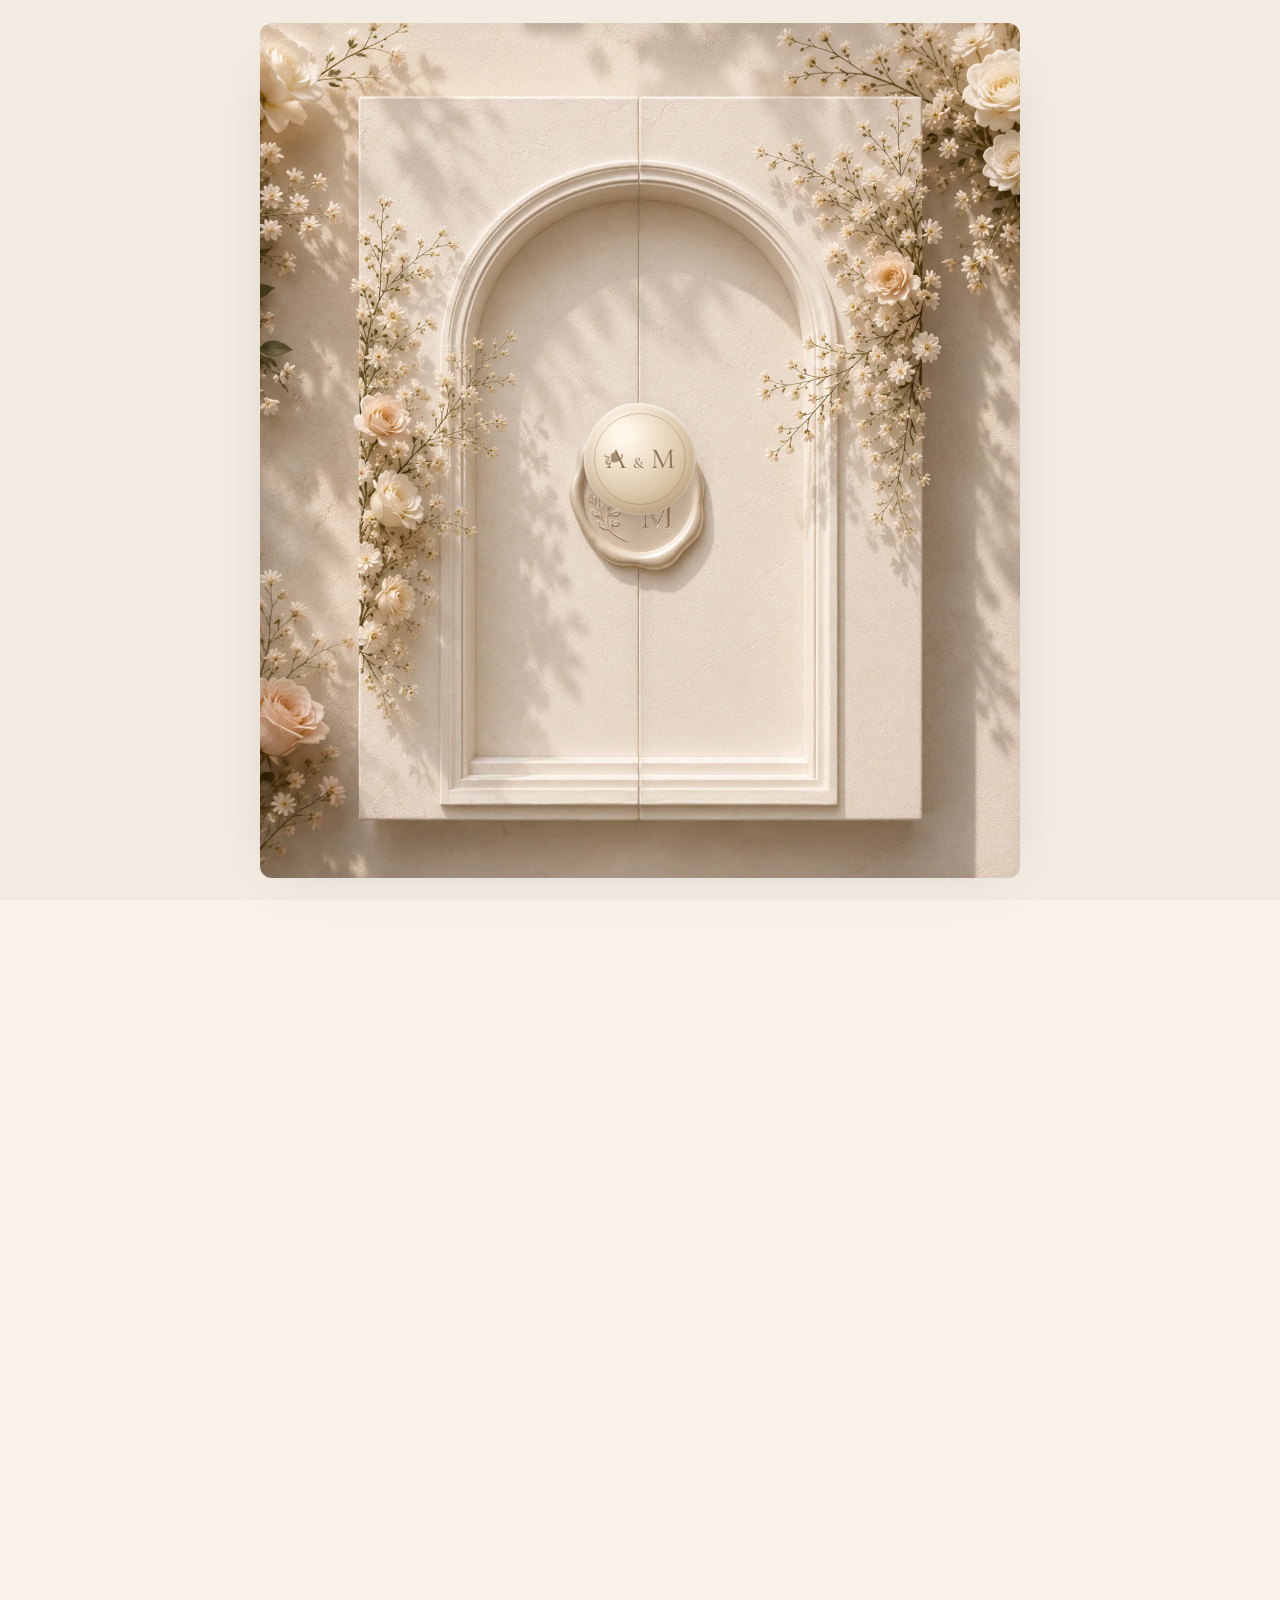
==== commit 03966b09: "Add files via upload" ====
--- a/index.html
+++ b/index.html
@@ -3,121 +3,123 @@
 <head>
 <meta charset="utf-8">
 <meta name="viewport" content="width=device-width,initial-scale=1,viewport-fit=cover">
-<meta name="theme-color" content="#f5eee7">
+<meta name="theme-color" content="#f8f2ea">
 <title>دعوة زفاف أنس ومريم</title>
 <meta property="og:type" content="website">
 <meta property="og:title" content="دعوة زفاف أنس ومريم">
 <meta property="og:description" content="الجمعة 28 أغسطس 2026 — دبي، الإمارات العربية المتحدة">
+<meta property="og:url" content="https://anfarah.github.io/Wedding-invitation/">
 <meta property="og:image" content="https://anfarah.github.io/Wedding-invitation/assets/images/social-preview.jpg">
-<meta property="og:url" content="https://anfarah.github.io/Wedding-invitation/">
 <meta name="twitter:card" content="summary_large_image">
 <link rel="preconnect" href="https://fonts.googleapis.com">
 <link rel="preconnect" href="https://fonts.gstatic.com" crossorigin>
 <link href="https://fonts.googleapis.com/css2?family=Aref+Ruqaa:wght@400;700&family=Amiri:wght@400;700&family=Cormorant+Garamond:ital,wght@0,500;1,500&family=Noto+Kufi+Arabic:wght@300;400;500&display=swap" rel="stylesheet">
+<link rel="preload" href="assets/images/cover.webp" as="image">
 <link rel="stylesheet" href="style.css">
 </head>
 <body class="locked">
 
-<section id="intro" class="intro">
-  <div id="book" class="book" role="button" tabindex="0" aria-label="فتح الدعوة">
-    <div class="book-shadow"></div>
-    <div class="book-left cover-panel"></div>
-    <div class="book-right cover-panel"></div>
-    <div class="wax-seal">
-      <span>A</span><b>&</b><span>M</span>
+<section id="intro" class="intro" aria-label="غلاف الدعوة">
+  <div id="gate" class="gate" role="button" tabindex="0" aria-label="فتح الدعوة">
+    <div class="gate-shadow"></div>
+    <div class="panel left"></div>
+    <div class="panel right"></div>
+    <div class="seal">
+      <span class="sprig">❧</span>
+      <span class="letters">A <small>&</small> M</span>
     </div>
-    <div class="tap-text">اضغط في أي مكان لفتح الدعوة</div>
   </div>
 </section>
 
 <main id="main" aria-hidden="true">
-
-<section class="hero page-section">
-  <div class="arch-card">
-    <div class="floral floral-top"></div>
-    <div class="candle c1"><i></i></div>
-    <div class="candle c2"><i></i></div>
-    <div class="content">
+  <section class="hero section">
+    <div class="arch-content">
       <p class="bismillah">بِسْمِ اللهِ الرَّحْمٰنِ الرَّحِيم</p>
       <p class="ayah">وَمِنْ آيَاتِهِ أَنْ خَلَقَ لَكُم مِّنْ أَنفُسِكُمْ أَزْوَاجًا لِّتَسْكُنُوا إِلَيْهَا وَجَعَلَ بَيْنَكُم مَّوَدَّةً وَرَحْمَةً</p>
       <p class="invite">يسرّنا دعوتكم لمشاركتنا فرحتنا بزفاف</p>
       <h1>أنس <em>&</em> مريم</h1>
-      <div class="event-data">
+      <div class="event-lines">
         <span>الجمعة، 28 أغسطس 2026</span>
         <span>الساعة 7:00 مساءً</span>
         <span>دبي، الإمارات العربية المتحدة</span>
       </div>
-      <a class="down" href="#date">تابع التفاصيل</a>
+      <a href="#calendar" class="primary">تفاصيل الحفل</a>
     </div>
-  </div>
-</section>
+  </section>
 
-<section id="date" class="calendar-section page-section">
-  <div class="calendar-wrap">
-    <p class="save">Save the date</p>
-    <h2>August 2026</h2>
-    <div class="weekday">
-      <span>Sun</span><span>Mon</span><span>Tue</span><span>Wed</span><span>Thu</span><span>Fri</span><span>Sat</span>
+  <section id="calendar" class="calendar-section section">
+    <div class="calendar-card">
+      <p class="save-date">Save the Date</p>
+      <h2>August 2026</h2>
+      <div class="week">
+        <span>Sun</span><span>Mon</span><span>Tue</span><span>Wed</span><span>Thu</span><span>Fri</span><span>Sat</span>
+      </div>
+      <div class="days">
+        <span class="dim">26</span><span class="dim">27</span><span class="dim">28</span><span class="dim">29</span><span class="dim">30</span><span class="dim">31</span><span>1</span>
+        <span>2</span><span>3</span><span>4</span><span>5</span><span>6</span><span>7</span><span>8</span>
+        <span>9</span><span>10</span><span>11</span><span>12</span><span>13</span><span>14</span><span>15</span>
+        <span>16</span><span>17</span><span>18</span><span>19</span><span>20</span><span>21</span><span>22</span>
+        <span>23</span><span>24</span><span>25</span><span>26</span><span>27</span><span class="chosen"><i>♡</i><b>28</b></span><span>29</span>
+        <span>30</span><span>31</span>
+      </div>
     </div>
-    <div class="dates">
-      <span class="muted">26</span><span class="muted">27</span><span class="muted">28</span><span class="muted">29</span><span class="muted">30</span><span class="muted">31</span><span>1</span>
-      <span>2</span><span>3</span><span>4</span><span>5</span><span>6</span><span>7</span><span>8</span>
-      <span>9</span><span>10</span><span>11</span><span>12</span><span>13</span><span>14</span><span>15</span>
-      <span>16</span><span>17</span><span>18</span><span>19</span><span>20</span><span>21</span><span>22</span>
-      <span>23</span><span>24</span><span>25</span><span>26</span><span>27</span><span class="heart-day">28<i>♡</i></span><span>29</span>
-      <span>30</span><span>31</span>
+  </section>
+
+  <section class="details section">
+    <div class="heading">
+      <small>THE CELEBRATION</small>
+      <h2>تفاصيل الحفل</h2>
     </div>
-    <div class="real-decor">
-      <div class="rose r1"></div><div class="rose r2"></div><div class="rose r3"></div>
-      <div class="taper t1"><i></i></div><div class="taper t2"><i></i></div>
+    <div class="venue-card">
+      <p>Oud Metha Ballroom</p>
+      <h3>Mövenpick Hotel & Apartments Bur Dubai</h3>
+      <span>Dubai, United Arab Emirates</span>
+      <div class="actions">
+        <a target="_blank" rel="noopener" href="https://www.google.com/maps/search/?api=1&query=Oud+Metha+Ballroom+Movenpick+Bur+Dubai">فتح الموقع</a>
+        <button id="calendarBtn">إضافة للتقويم</button>
+      </div>
     </div>
-  </div>
-</section>
+  </section>
 
-<section class="venue page-section">
-  <div class="section-head"><small>THE CELEBRATION</small><h2>تفاصيل الحفل</h2></div>
-  <div class="venue-card">
-    <p class="label">المكان</p>
-    <h3>Oud Metha Ballroom</h3>
-    <p>Mövenpick Hotel & Apartments Bur Dubai</p>
+  <section class="count-section section">
+    <div class="heading">
+      <small>COUNTING DOWN</small>
+      <h2>نعدّ الأيام معكم</h2>
+    </div>
+    <div class="countdown">
+      <div><b id="days">00</b><span>يوم</span></div>
+      <div><b id="hours">00</b><span>ساعة</span></div>
+      <div><b id="minutes">00</b><span>دقيقة</span></div>
+      <div><b id="seconds">00</b><span>ثانية</span></div>
+    </div>
+  </section>
+
+  <section class="rsvp section">
+    <div class="heading">
+      <small>RSVP</small>
+      <h2>تأكيد الحضور</h2>
+    </div>
+    <form id="rsvpForm">
+      <label>الاسم الكامل<input name="name" required></label>
+      <label>رقم الهاتف<input name="phone" inputmode="tel" required></label>
+      <label>عدد الحاضرين<input name="guests" type="number" min="1" max="20" value="1" required></label>
+      <label>الحالة
+        <select name="status" required>
+          <option value="سأحضر">سأحضر</option>
+          <option value="أعتذر عن الحضور">أعتذر عن الحضور</option>
+        </select>
+      </label>
+      <label>ملاحظات<textarea name="notes" rows="3"></textarea></label>
+      <button type="submit">إرسال التأكيد</button>
+      <p id="formMessage"></p>
+    </form>
+  </section>
+
+  <footer>
+    <strong>أنس & مريم</strong>
+    <span>28 • 08 • 2026</span>
     <p>Dubai, United Arab Emirates</p>
-    <div class="actions">
-      <a target="_blank" rel="noopener" href="https://www.google.com/maps/search/?api=1&query=Oud+Metha+Ballroom+Movenpick+Bur+Dubai">فتح الموقع</a>
-      <button id="calendarBtn">إضافة للتقويم</button>
-    </div>
-  </div>
-</section>
-
-<section class="count-section page-section">
-  <div class="section-head"><small>COUNTING DOWN</small><h2>نعدّ الأيام معكم</h2></div>
-  <div class="countdown">
-    <div><b id="days">00</b><span>يوم</span></div>
-    <div><b id="hours">00</b><span>ساعة</span></div>
-    <div><b id="minutes">00</b><span>دقيقة</span></div>
-    <div><b id="seconds">00</b><span>ثانية</span></div>
-  </div>
-</section>
-
-<section class="rsvp page-section">
-  <div class="section-head"><small>RSVP</small><h2>تأكيد الحضور</h2></div>
-  <form id="rsvpForm">
-    <label>الاسم الكامل<input name="name" required></label>
-    <label>رقم الهاتف<input name="phone" inputmode="tel" required></label>
-    <label>عدد الحاضرين<input name="guests" type="number" min="1" max="20" value="1" required></label>
-    <label>الحالة
-      <select name="status" required>
-        <option value="سأحضر">سأحضر</option>
-        <option value="أعتذر عن الحضور">أعتذر عن الحضور</option>
-      </select>
-    </label>
-    <label>ملاحظات<textarea name="notes" rows="3"></textarea></label>
-    <button type="submit">إرسال التأكيد</button>
-    <p id="formMessage"></p>
-  </form>
-  <p class="setup-note">بعد رفع الموقع، ضع رابط Google Apps Script داخل ملف <b>script.js</b> مكان <b>YOUR_GOOGLE_APPS_SCRIPT_URL</b>.</p>
-</section>
-
-<footer><strong>أنس & مريم</strong><span>28 • 08 • 2026</span><p>Dubai, United Arab Emirates</p></footer>
+  </footer>
 </main>
 <script src="script.js"></script>
 </body>
--- a/style.css
+++ b/style.css
@@ -1,21 +1,123 @@
 
-:root{--ivory:#f6efe8;--paper:#fffaf5;--rose:#a87773;--rose2:#d8b0aa;--ink:#392c29;--muted:#786864;--line:rgba(113,82,76,.18)}
-*{box-sizing:border-box}html{scroll-behavior:smooth}body{margin:0;background:var(--ivory);color:var(--ink);font-family:"Noto Kufi Arabic",sans-serif;overflow-x:hidden}body.locked{overflow:hidden}button,a{font:inherit}
-.intro{position:fixed;inset:0;z-index:100;display:grid;place-items:center;background:#efe7df url("assets/images/cover.webp") center/cover no-repeat;perspective:1800px;transition:opacity .35s ease,visibility .35s ease}.intro.hidden{opacity:0;visibility:hidden;pointer-events:none}
-.book{position:relative;width:min(700px,92vw);height:min(460px,62vw);max-height:70vh;cursor:pointer;transform-style:preserve-3d}.book-shadow{position:absolute;inset:8% 4%;background:rgba(63,44,39,.18);filter:blur(32px);transform:translateY(35px)}
-.cover-panel{position:absolute;top:0;width:50.2%;height:100%;background:linear-gradient(125deg,rgba(255,255,255,.3),rgba(255,255,255,0)),url("assets/images/cover.webp") center/cover;border:1px solid rgba(255,255,255,.55);box-shadow:inset 0 0 35px rgba(93,66,59,.08);transition:transform .75s cubic-bezier(.22,.75,.2,1);backface-visibility:hidden}
-.book-left{left:0;transform-origin:left center;border-radius:18px 0 0 18px}.book-right{right:0;transform-origin:right center;border-radius:0 18px 18px 0}.book.open .book-left{transform:rotateY(-112deg)}.book.open .book-right{transform:rotateY(112deg)}
-.wax-seal{position:absolute;left:50%;top:50%;transform:translate(-50%,-50%);width:105px;height:105px;border-radius:48% 52% 46% 54%/55% 47% 53% 45%;display:flex;align-items:center;justify-content:center;gap:5px;color:#f8e8dc;background:radial-gradient(circle at 36% 30%,#d8aaa6 0 8%,#b77976 30%,#8e5c59 72%,#754743 100%);box-shadow:inset 0 3px 4px rgba(255,255,255,.35),inset 0 -7px 12px rgba(68,27,28,.3),0 10px 25px rgba(74,43,39,.24);font-family:"Cormorant Garamond",serif;font-size:28px;z-index:5;transition:transform .2s ease,opacity .28s ease}.wax-seal:before,.wax-seal:after{content:"";position:absolute;inset:-8px;border-radius:44% 56% 51% 49%;border:2px solid rgba(118,69,65,.35)}.wax-seal:after{inset:11px;border-color:rgba(247,220,209,.32)}.book.open .wax-seal{transform:translate(-50%,-50%) scale(.72) rotate(-14deg);opacity:0}
-.tap-text{position:absolute;bottom:-45px;left:0;right:0;text-align:center;color:#6c5550;font-size:.75rem;letter-spacing:.4px}.book.open .tap-text{opacity:0}
-#main{opacity:0;transition:opacity .35s ease}#main.visible{opacity:1}
-.page-section{min-height:100svh;padding:80px 20px;display:grid;place-items:center}
-.hero{background:#f4eee8 url("assets/images/arch.webp") center/cover fixed}.arch-card{position:relative;width:min(880px,94vw);min-height:760px;border-radius:360px 360px 28px 28px;background:rgba(255,250,245,.72);border:1px solid rgba(162,115,105,.22);box-shadow:0 30px 80px rgba(77,50,44,.14);overflow:hidden;backdrop-filter:blur(3px)}.content{position:relative;z-index:2;text-align:center;padding:120px 40px 80px}.bismillah{font-family:"Amiri",serif;font-size:1.3rem;color:#7f5c57}.ayah{font-family:"Amiri",serif;max-width:650px;margin:15px auto 35px;line-height:2.1;color:#695754}.invite{font-size:.8rem;color:var(--muted)}h1{font-family:"Aref Ruqaa",serif;font-size:clamp(4.6rem,15vw,8.5rem);font-weight:400;margin:18px 0 28px;line-height:.95}h1 em{font-family:"Cormorant Garamond",serif;font-weight:500;color:var(--rose);font-style:italic}.event-data{display:grid;gap:10px;color:#65534f}.down{display:inline-block;margin-top:30px;padding:13px 25px;border-radius:99px;background:#5e4541;color:white;text-decoration:none;font-size:.76rem}
-.floral-top{position:absolute;top:-20px;left:7%;right:7%;height:190px;background:radial-gradient(ellipse at 10% 50%,rgba(218,177,173,.85) 0 8%,transparent 9%),radial-gradient(ellipse at 23% 32%,rgba(231,196,192,.9) 0 7%,transparent 8%),radial-gradient(ellipse at 78% 32%,rgba(229,190,188,.9) 0 7%,transparent 8%),radial-gradient(ellipse at 90% 50%,rgba(205,155,151,.8) 0 8%,transparent 9%);filter:blur(.2px)}.candle{position:absolute;bottom:50px;width:30px;border-radius:8px 8px 4px 4px;background:linear-gradient(90deg,#e7d9c7,#fff8e9,#d8c5b0);box-shadow:0 13px 28px rgba(69,45,40,.18)}.candle:before{content:"";position:absolute;top:-3px;left:4px;right:4px;height:7px;background:#d5c1ab;border-radius:50%}.candle i,.taper i{position:absolute;width:11px;height:20px;border-radius:50% 50% 48% 52%;background:radial-gradient(circle at 50% 60%,#fff4a8 0 20%,#ffc35e 35%,#dd754f 70%,transparent 71%);filter:drop-shadow(0 0 8px #ffc36b);animation:flicker 1.8s infinite ease-in-out}.candle i{top:-20px;left:10px}.c1{left:8%;height:150px}.c2{right:8%;height:105px}
-.calendar-section{background:#efe6df url("assets/images/calendar-bg.webp") center/cover fixed}.calendar-wrap{position:relative;width:min(950px,95vw);min-height:720px;padding:70px 55px 100px;background:rgba(255,250,245,.82);border-radius:330px 330px 24px 24px;border:1px solid rgba(162,115,105,.2);box-shadow:0 25px 70px rgba(73,44,39,.13);overflow:hidden;text-align:center}.save{font-family:"Cormorant Garamond",serif;font-style:italic;font-size:2.6rem;color:#835f59;margin:0}.calendar-wrap h2{font-family:"Cormorant Garamond",serif;font-size:2.2rem;font-weight:500;margin:5px 0 35px}.weekday,.dates{display:grid;grid-template-columns:repeat(7,1fr);gap:13px}.weekday{font-family:"Cormorant Garamond",serif;font-style:italic;font-size:1.15rem;border-bottom:1px solid var(--line);padding-bottom:14px}.dates{margin-top:18px}.dates span{position:relative;height:48px;display:grid;place-items:center;font-family:"Cormorant Garamond",serif;font-size:1.3rem}.dates .muted{opacity:.3}.heart-day{font-weight:700;color:#7d4744}.heart-day i{position:absolute;font-style:normal;font-size:58px;line-height:1;color:#a4615c;transform:translateY(-1px);font-family:serif}.heart-day{z-index:1}.real-decor{position:absolute;inset:0;pointer-events:none}.rose{position:absolute;width:110px;height:110px;border-radius:50%;background:radial-gradient(circle at 45% 44%,#fff2ee 0 8%,#e6bdb8 10% 24%,#ca908b 26% 40%,#9f6965 43% 55%,transparent 57%);filter:drop-shadow(0 12px 14px rgba(84,48,44,.12))}.r1{left:-20px;top:60px;transform:scale(1.1)}.r2{right:10px;top:70px;transform:scale(.8)}.r3{left:30px;bottom:30px;transform:scale(.65)}.taper{position:absolute;bottom:30px;width:16px;background:linear-gradient(90deg,#d6c2ac,#fff8ea,#cdb59d);border-radius:8px 8px 3px 3px;box-shadow:0 12px 25px rgba(76,49,42,.17)}.taper i{top:-19px;left:2px}.t1{right:60px;height:160px}.t2{right:100px;height:110px}
-.venue,.rsvp{background:#fffaf6}.count-section{background:#eadfd7}.section-head{text-align:center}.section-head small{font-family:"Cormorant Garamond",serif;letter-spacing:4px;color:#9b6e67}.section-head h2{font-family:"Aref Ruqaa",serif;font-size:clamp(3rem,9vw,5rem);font-weight:400;margin:8px 0 35px}.venue-card{width:min(720px,94vw);padding:50px 30px;text-align:center;background:white;border:1px solid var(--line);border-radius:28px;box-shadow:0 20px 55px rgba(83,54,47,.08)}.label{color:#9b756f}.venue-card h3{font-family:"Cormorant Garamond",serif;font-size:2.7rem;margin:5px}.venue-card p{color:var(--muted)}.actions{display:flex;justify-content:center;gap:10px;flex-wrap:wrap;margin-top:24px}.actions a,.actions button{padding:13px 22px;border-radius:99px;text-decoration:none;border:1px solid #604743}.actions a{background:#604743;color:white}.actions button{background:transparent;color:#604743}
-.countdown{width:min(820px,95vw);display:grid;grid-template-columns:repeat(4,1fr);gap:14px}.countdown div{text-align:center;background:rgba(255,255,255,.66);border:1px solid var(--line);border-radius:23px;padding:26px 10px}.countdown b{display:block;font-family:"Cormorant Garamond",serif;font-size:4rem;font-weight:500;color:#9c6761}.countdown span{color:var(--muted)}
-#rsvpForm{width:min(650px,94vw);display:grid;gap:16px;padding:35px;background:white;border:1px solid var(--line);border-radius:28px;box-shadow:0 20px 55px rgba(83,54,47,.08)}#rsvpForm label{display:grid;gap:8px;font-size:.8rem;color:#6e5955}#rsvpForm input,#rsvpForm select,#rsvpForm textarea{width:100%;padding:14px;border:1px solid rgba(113,82,76,.22);border-radius:14px;background:#fffdfa;color:#3f302d;outline:none}#rsvpForm button{border:0;border-radius:99px;padding:15px;background:#604743;color:white}#formMessage{text-align:center;margin:0}.setup-note{max-width:680px;text-align:center;font-size:.72rem;color:#8b7772;line-height:1.8}
-footer{text-align:center;background:#332723;color:white;padding:55px 20px}footer strong{display:block;font-family:"Aref Ruqaa",serif;color:#e5bab2;font-size:3.4rem;font-weight:400}footer span{font-family:"Cormorant Garamond",serif;letter-spacing:4px}footer p{opacity:.55;font-size:.75rem}
-@keyframes flicker{0%,100%{transform:scale(1) rotate(-2deg)}50%{transform:scale(.88,1.08) rotate(3deg)}}
-@media(max-width:700px){.book{height:62vw}.wax-seal{width:86px;height:86px}.page-section{padding:50px 14px}.arch-card{min-height:710px}.content{padding:100px 20px 60px}.calendar-wrap{padding:55px 16px 120px;min-height:680px}.weekday,.dates{gap:3px}.dates span{height:42px}.countdown{grid-template-columns:repeat(2,1fr)}.countdown b{font-size:3rem}.c1{left:4%}.c2{right:4%}}
-@media(prefers-reduced-motion:reduce){*{animation:none!important;transition:none!important;scroll-behavior:auto!important}}
+:root{
+  --ivory:#f8f2ea;--paper:#fffaf5;--ink:#44352f;--muted:#7e6e67;
+  --rose:#a97870;--line:rgba(112,82,74,.16)
+}
+*{box-sizing:border-box}
+html{scroll-behavior:smooth}
+body{margin:0;background:var(--ivory);color:var(--ink);font-family:"Noto Kufi Arabic",sans-serif;overflow-x:hidden}
+body.locked{overflow:hidden}
+button,a,input,select,textarea{font:inherit}
+.intro{
+  position:fixed;inset:0;z-index:100;display:grid;place-items:center;padding:12px;
+  background:#f3ece3;perspective:1900px;transition:opacity .28s ease,visibility .28s ease
+}
+.intro.hidden{opacity:0;visibility:hidden;pointer-events:none}
+.gate{
+  position:relative;width:min(760px,95vw);aspect-ratio:1024/1536;
+  max-height:95svh;cursor:pointer;transform-style:preserve-3d
+}
+.gate-shadow{
+  position:absolute;inset:4% 2%;background:rgba(79,57,46,.18);
+  filter:blur(30px);transform:translateY(18px);border-radius:20px
+}
+.panel{
+  position:absolute;top:0;width:50.15%;height:100%;
+  background-image:url("assets/images/cover.webp");
+  background-size:200% 100%;
+  box-shadow:inset 0 0 20px rgba(66,44,35,.05);
+  transition:transform .82s cubic-bezier(.2,.76,.16,1);
+  backface-visibility:hidden
+}
+.panel.left{left:0;background-position:left center;transform-origin:left center;border-radius:12px 0 0 12px}
+.panel.right{right:0;background-position:right center;transform-origin:right center;border-radius:0 12px 12px 0}
+.gate.open .panel.left{transform:rotateY(-112deg)}
+.gate.open .panel.right{transform:rotateY(112deg)}
+.seal{
+  position:absolute;z-index:5;left:50%;top:51%;transform:translate(-50%,-50%);
+  width:112px;height:112px;border-radius:47% 53% 48% 52%/52% 47% 53% 48%;
+  background:radial-gradient(circle at 35% 28%,#fff6e9 0 8%,#ead9c1 38%,#cfb997 73%,#b99f7d 100%);
+  box-shadow:inset 0 2px 4px rgba(255,255,255,.8),inset 0 -8px 14px rgba(95,65,41,.16),0 12px 24px rgba(74,51,39,.2);
+  display:grid;place-items:center;color:#8a7355;
+  transition:transform .24s ease,opacity .28s ease
+}
+.seal:before{content:"";position:absolute;inset:10px;border:1px solid rgba(128,99,69,.32);border-radius:50%}
+.seal .letters{font-family:"Cormorant Garamond",serif;font-size:29px;line-height:.8;text-align:center}
+.seal small{font-size:.55em}
+.seal .sprig{position:absolute;left:18px;font-size:28px;transform:rotate(-20deg);opacity:.7}
+.gate.open .seal{transform:translate(-50%,-50%) scale(.7) rotate(-14deg);opacity:0}
+#main{opacity:0;transition:opacity .25s ease}
+#main.visible{opacity:1}
+.section{min-height:100svh;padding:70px 18px;display:grid;place-items:center}
+.hero{
+  background:#f6efe7 url("assets/images/inner-bg.webp") center/cover no-repeat;
+  position:relative
+}
+.hero:after{content:"";position:absolute;inset:0;background:rgba(255,250,244,.10)}
+.arch-content{
+  position:relative;z-index:2;text-align:center;width:min(760px,92vw);
+  padding:92px 30px 72px;border-radius:360px 360px 26px 26px;
+  background:rgba(255,250,245,.50);border:1px solid rgba(150,116,99,.15);
+  backdrop-filter:blur(1.5px)
+}
+.bismillah{font-family:"Amiri",serif;font-size:1.25rem;color:#7c6258}
+.ayah{font-family:"Amiri",serif;max-width:630px;margin:14px auto 32px;line-height:2;color:#66554f}
+.invite{font-size:.78rem;color:var(--muted)}
+h1{font-family:"Aref Ruqaa",serif;font-size:clamp(4.4rem,15vw,8rem);font-weight:400;line-height:.95;margin:18px 0 28px}
+h1 em{font-family:"Cormorant Garamond",serif;font-style:italic;color:var(--rose)}
+.event-lines{display:grid;gap:9px;color:#66554f}
+.primary{display:inline-block;margin-top:28px;padding:13px 24px;border-radius:99px;background:#66504a;color:#fff;text-decoration:none;font-size:.75rem}
+.calendar-section{background:#f3ebe3}
+.calendar-card{
+  width:min(900px,95vw);padding:65px 40px 80px;text-align:center;
+  background:rgba(255,252,248,.88) url("assets/images/inner-bg.webp") center/cover no-repeat;
+  border-radius:330px 330px 24px 24px;border:1px solid var(--line);
+  box-shadow:0 24px 64px rgba(77,52,43,.10)
+}
+.save-date{font-family:"Cormorant Garamond",serif;font-size:2.6rem;font-style:italic;margin:0;color:#8c655e}
+.calendar-card h2{font-family:"Cormorant Garamond",serif;font-size:2.2rem;font-weight:500;margin:4px 0 35px}
+.week,.days{display:grid;grid-template-columns:repeat(7,1fr);gap:12px}
+.week{font-family:"Cormorant Garamond",serif;font-style:italic;padding-bottom:14px;border-bottom:1px solid var(--line)}
+.days{margin-top:16px}
+.days span{position:relative;height:48px;display:grid;place-items:center;font-family:"Cormorant Garamond",serif;font-size:1.3rem}
+.days .dim{opacity:.28}
+.chosen i{position:absolute;font-style:normal;font-family:serif;font-size:58px;color:#9c5f59;line-height:1}
+.chosen b{position:relative;z-index:2;font-weight:600;color:#72443f}
+.details,.rsvp{background:#fffaf6}
+.count-section{background:#eee3da}
+.heading{text-align:center}
+.heading small{font-family:"Cormorant Garamond",serif;letter-spacing:4px;color:#9a7169}
+.heading h2{font-family:"Aref Ruqaa",serif;font-size:clamp(3rem,9vw,5rem);font-weight:400;margin:8px 0 32px}
+.venue-card{width:min(720px,94vw);padding:48px 28px;text-align:center;background:#fff;border:1px solid var(--line);border-radius:26px;box-shadow:0 18px 50px rgba(77,52,43,.07)}
+.venue-card p{font-family:"Cormorant Garamond",serif;font-size:2rem;margin:0;color:#8d665f}
+.venue-card h3{font-family:"Cormorant Garamond",serif;font-size:2.3rem;font-weight:500;margin:12px 0}
+.venue-card span{color:var(--muted)}
+.actions{display:flex;justify-content:center;gap:10px;flex-wrap:wrap;margin-top:24px}
+.actions a,.actions button{padding:12px 20px;border-radius:99px;text-decoration:none;border:1px solid #67504a}
+.actions a{background:#67504a;color:#fff}.actions button{background:transparent;color:#67504a}
+.countdown{width:min(820px,95vw);display:grid;grid-template-columns:repeat(4,1fr);gap:13px}
+.countdown div{text-align:center;background:rgba(255,255,255,.7);border:1px solid var(--line);border-radius:22px;padding:25px 8px}
+.countdown b{display:block;font-family:"Cormorant Garamond",serif;font-size:4rem;font-weight:500;color:#9b6760}
+.countdown span{color:var(--muted)}
+#rsvpForm{width:min(650px,94vw);display:grid;gap:15px;padding:34px;background:#fff;border:1px solid var(--line);border-radius:26px;box-shadow:0 18px 50px rgba(77,52,43,.07)}
+#rsvpForm label{display:grid;gap:8px;font-size:.8rem;color:#6d5954}
+#rsvpForm input,#rsvpForm select,#rsvpForm textarea{width:100%;padding:14px;border:1px solid rgba(111,81,73,.22);border-radius:13px;background:#fffdfa;color:#3e302c;outline:none}
+#rsvpForm button{border:0;border-radius:99px;padding:15px;background:#67504a;color:#fff}
+#formMessage{text-align:center;margin:0}
+footer{text-align:center;background:#382a26;color:#fff;padding:55px 20px}
+footer strong{display:block;font-family:"Aref Ruqaa",serif;font-size:3.2rem;font-weight:400;color:#e2bdb4}
+footer span{font-family:"Cormorant Garamond",serif;letter-spacing:4px}
+footer p{opacity:.55;font-size:.72rem}
+@media(max-width:700px){
+  .intro{padding:0}
+  .gate{width:100vw;height:100svh;aspect-ratio:auto}
+  .panel{background-size:200% 100%;border-radius:0!important}
+  .seal{width:92px;height:92px}
+  .arch-content{padding:80px 18px 55px}
+  .calendar-card{padding:54px 14px 70px}
+  .week,.days{gap:3px}
+  .days span{height:42px}
+  .countdown{grid-template-columns:repeat(2,1fr)}
+  .countdown b{font-size:3rem}
+}
+@media(prefers-reduced-motion:reduce){*{transition:none!important;scroll-behavior:auto!important}}
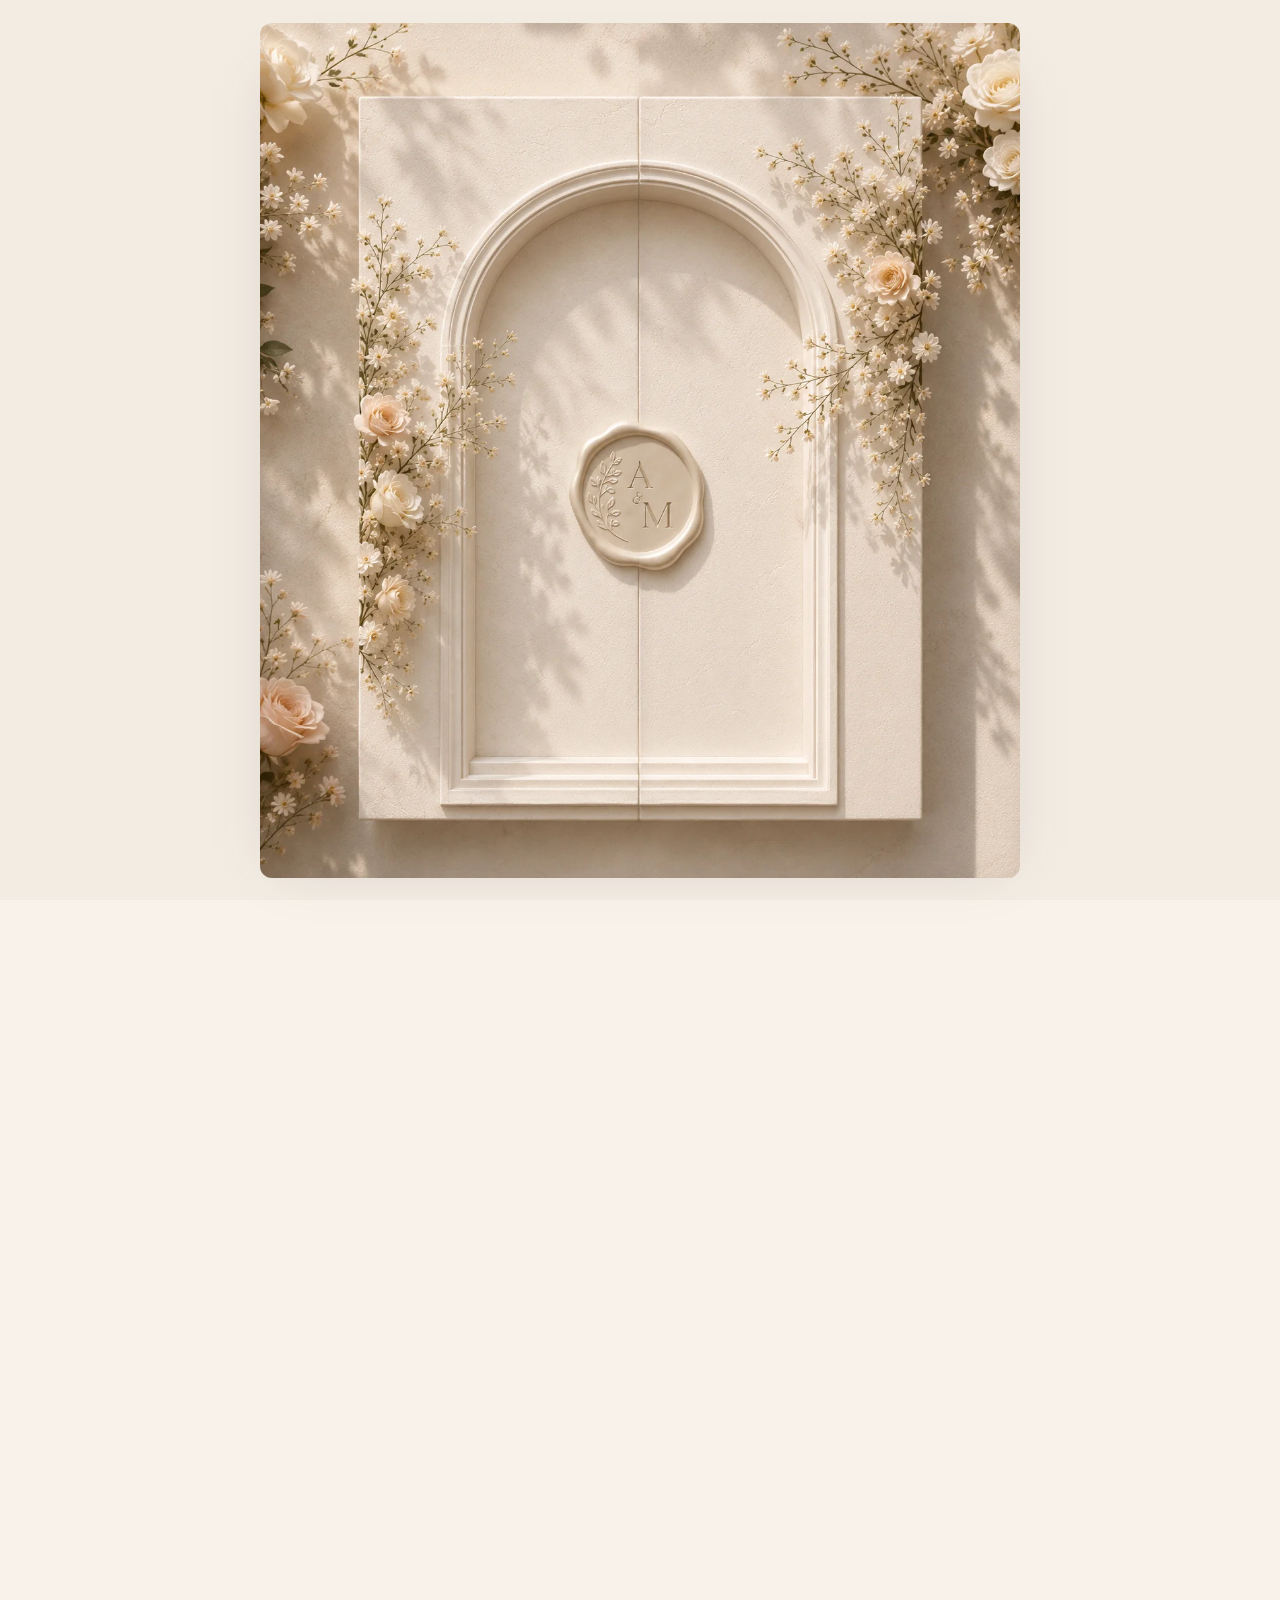
==== commit 3260974f: "Add files via upload" ====
--- a/index.html
+++ b/index.html
@@ -24,11 +24,7 @@
     <div class="gate-shadow"></div>
     <div class="panel left"></div>
     <div class="panel right"></div>
-    <div class="seal">
-      <span class="sprig">❧</span>
-      <span class="letters">A <small>&</small> M</span>
-    </div>
-  </div>
+</div>
 </section>
 
 <main id="main" aria-hidden="true">
--- a/style.css
+++ b/style.css
@@ -10,7 +10,7 @@
 button,a,input,select,textarea{font:inherit}
 .intro{
   position:fixed;inset:0;z-index:100;display:grid;place-items:center;padding:12px;
-  background:#f3ece3;perspective:1900px;transition:opacity .28s ease,visibility .28s ease
+  background:#f3ece3;perspective:1900px;transition:opacity .42s ease,visibility .42s ease
 }
 .intro.hidden{opacity:0;visibility:hidden;pointer-events:none}
 .gate{
@@ -26,27 +26,15 @@
   background-image:url("assets/images/cover.webp");
   background-size:200% 100%;
   box-shadow:inset 0 0 20px rgba(66,44,35,.05);
-  transition:transform .82s cubic-bezier(.2,.76,.16,1);
+  transition:transform 1.55s cubic-bezier(.18,.72,.16,1),filter 1.55s ease,box-shadow 1.55s ease;
   backface-visibility:hidden
 }
 .panel.left{left:0;background-position:left center;transform-origin:left center;border-radius:12px 0 0 12px}
 .panel.right{right:0;background-position:right center;transform-origin:right center;border-radius:0 12px 12px 0}
-.gate.open .panel.left{transform:rotateY(-112deg)}
-.gate.open .panel.right{transform:rotateY(112deg)}
-.seal{
-  position:absolute;z-index:5;left:50%;top:51%;transform:translate(-50%,-50%);
-  width:112px;height:112px;border-radius:47% 53% 48% 52%/52% 47% 53% 48%;
-  background:radial-gradient(circle at 35% 28%,#fff6e9 0 8%,#ead9c1 38%,#cfb997 73%,#b99f7d 100%);
-  box-shadow:inset 0 2px 4px rgba(255,255,255,.8),inset 0 -8px 14px rgba(95,65,41,.16),0 12px 24px rgba(74,51,39,.2);
-  display:grid;place-items:center;color:#8a7355;
-  transition:transform .24s ease,opacity .28s ease
-}
-.seal:before{content:"";position:absolute;inset:10px;border:1px solid rgba(128,99,69,.32);border-radius:50%}
-.seal .letters{font-family:"Cormorant Garamond",serif;font-size:29px;line-height:.8;text-align:center}
-.seal small{font-size:.55em}
-.seal .sprig{position:absolute;left:18px;font-size:28px;transform:rotate(-20deg);opacity:.7}
-.gate.open .seal{transform:translate(-50%,-50%) scale(.7) rotate(-14deg);opacity:0}
-#main{opacity:0;transition:opacity .25s ease}
+.gate.open .panel.left{transform:rotateY(-118deg);filter:brightness(.97);box-shadow:18px 0 34px rgba(69,47,38,.18)}
+.gate.open .panel.right{transform:rotateY(118deg);filter:brightness(.97);box-shadow:-18px 0 34px rgba(69,47,38,.18)}
+
+#main{opacity:0;transition:opacity .42s ease .95s}
 #main.visible{opacity:1}
 .section{min-height:100svh;padding:70px 18px;display:grid;place-items:center}
 .hero{
